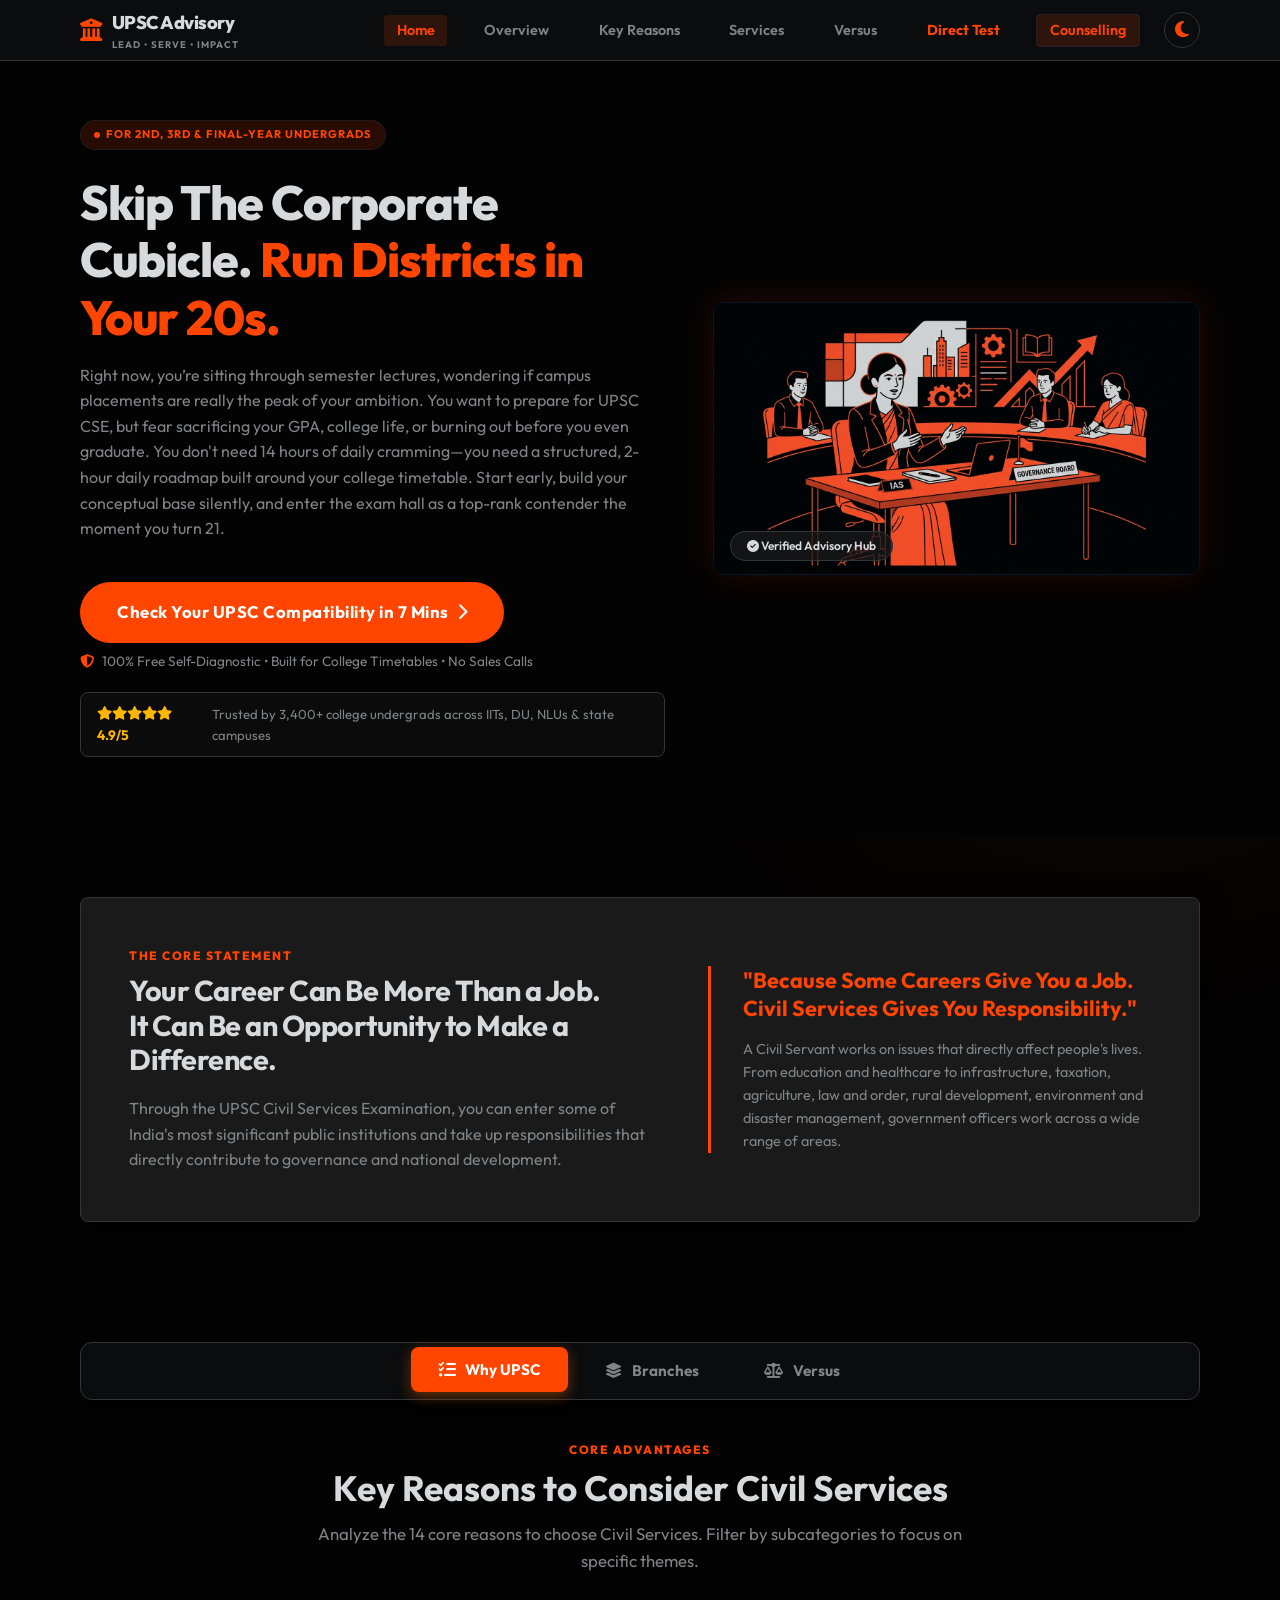
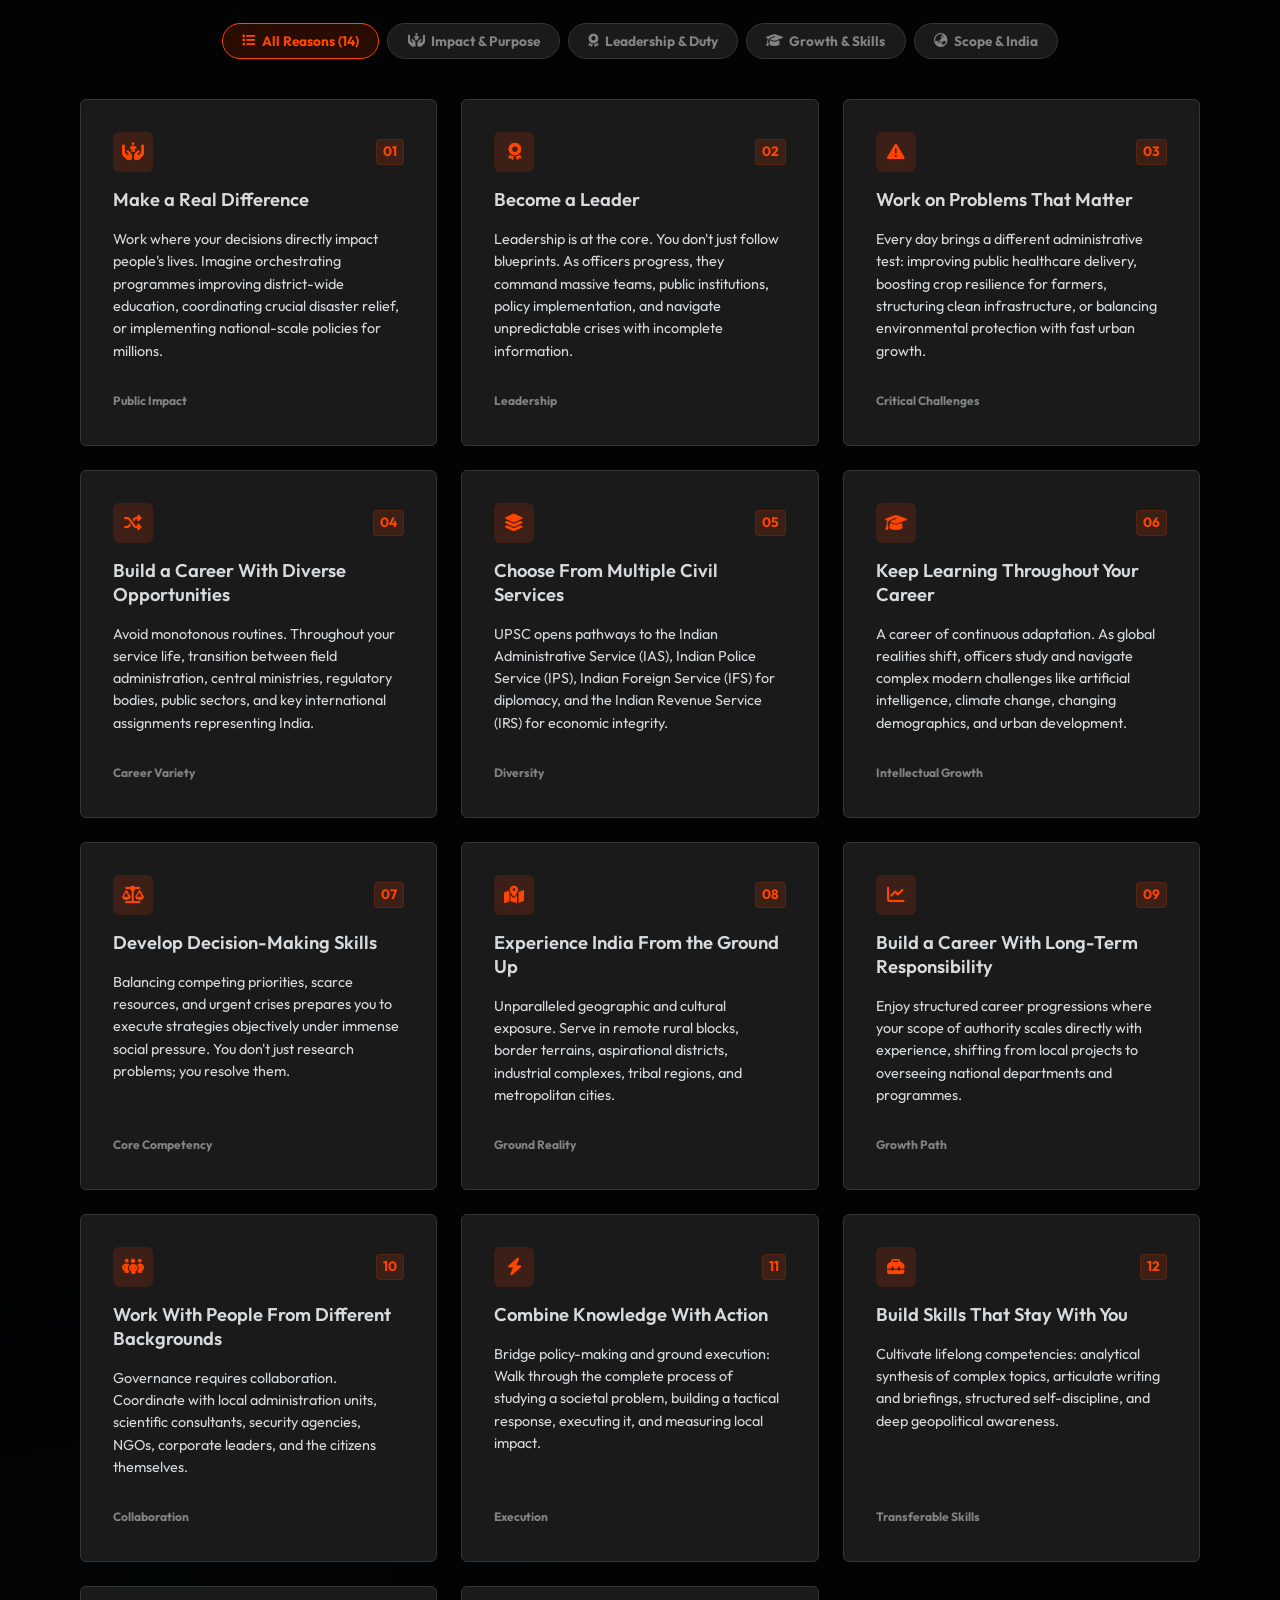
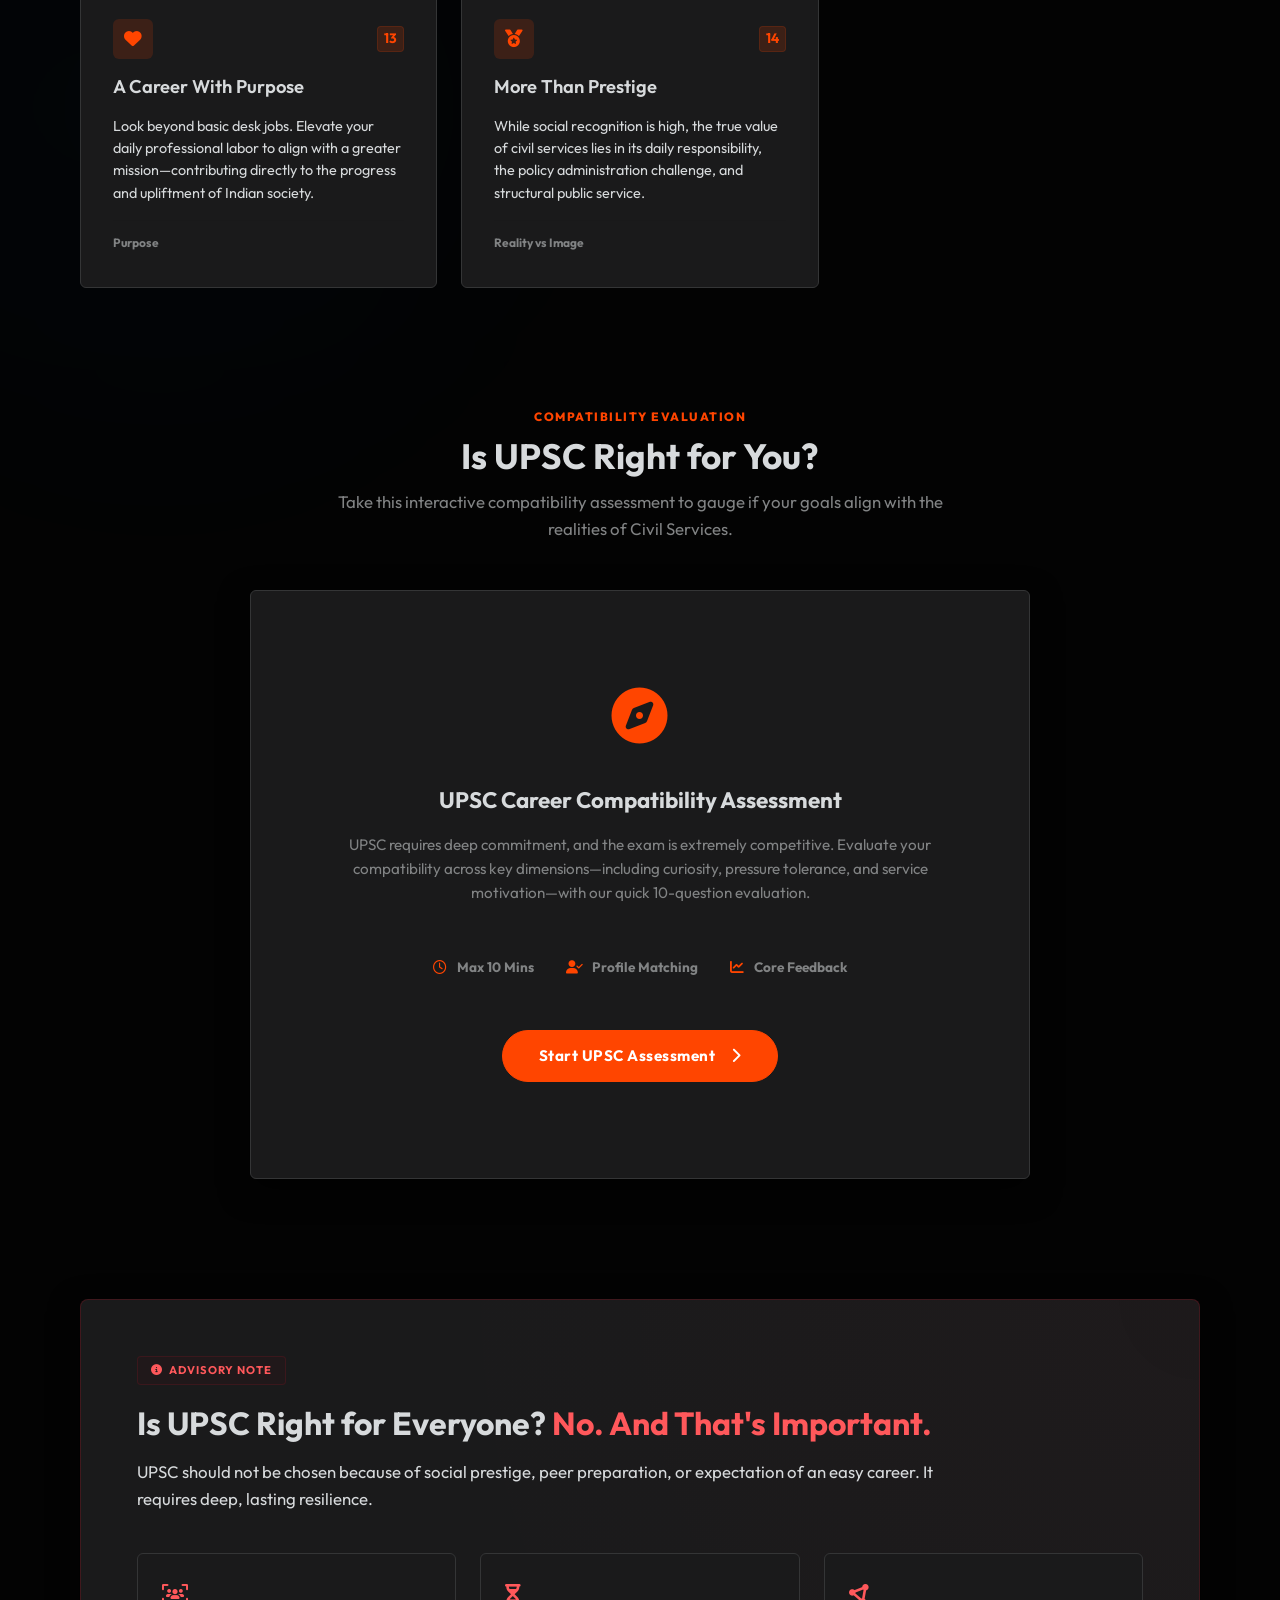
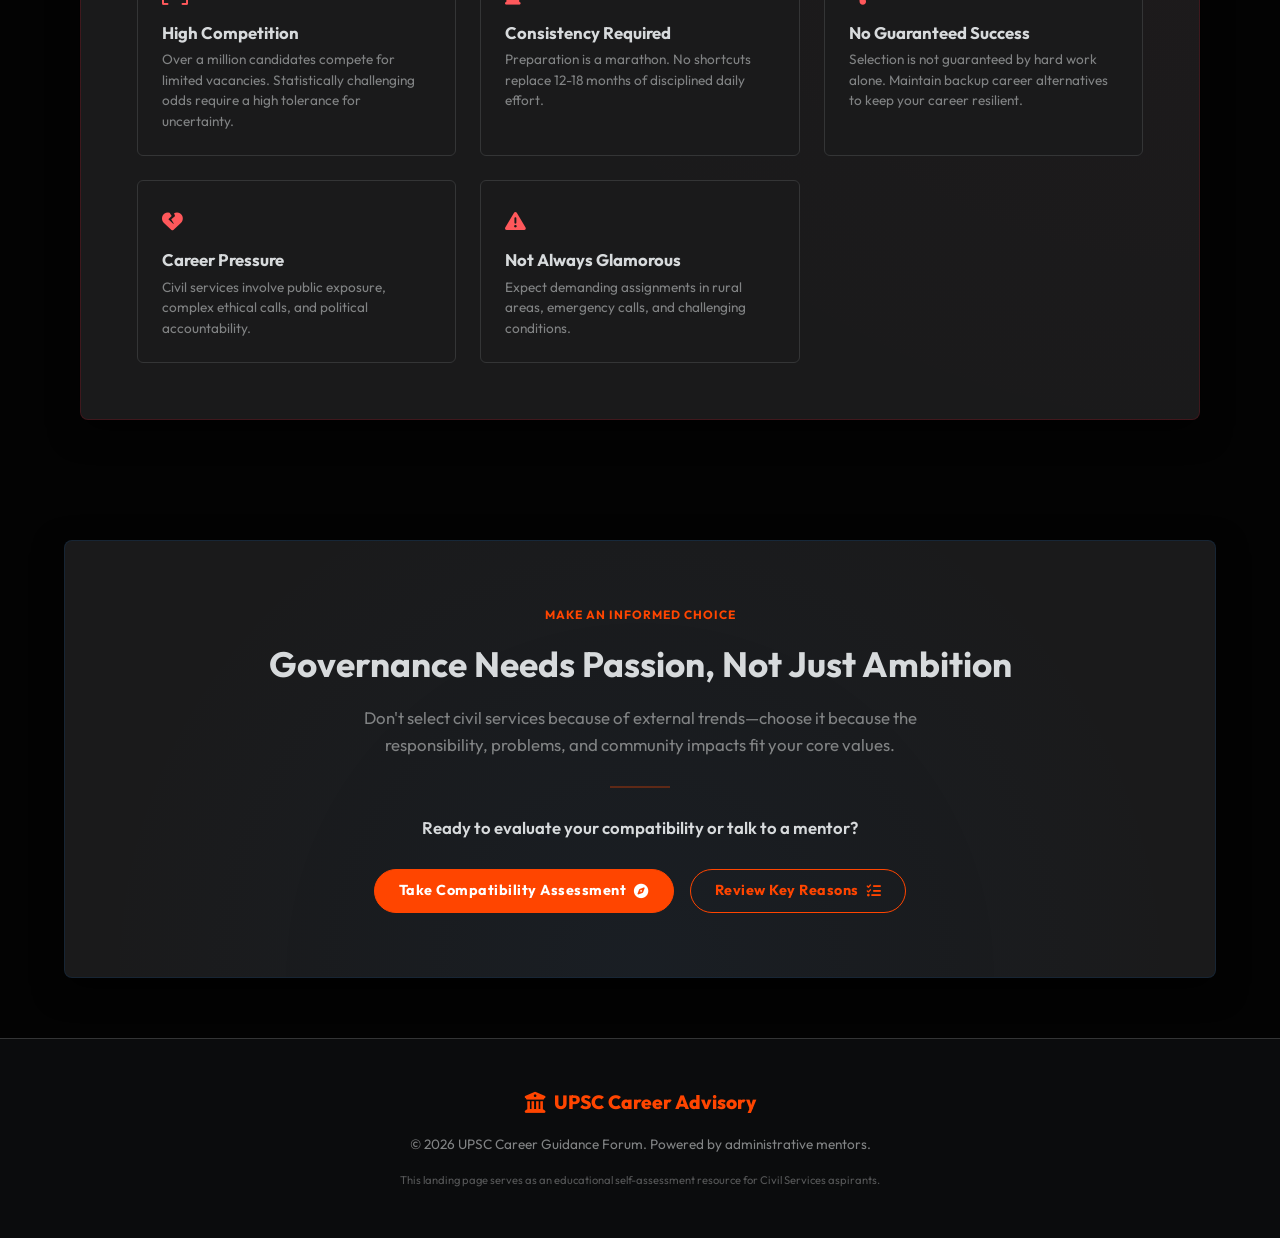
==== index.html @ 77af44c0 "Update Hero section title to Skip The Corporate Cubicle Run districts in your 20s" ====
<!DOCTYPE html>
<html lang="en">
<head>
  <meta charset="UTF-8">
  <meta name="viewport" content="width=device-width, initial-scale=1.0, maximum-scale=1.0, user-scalable=no">
  <title>Why Choose UPSC as a Career? | Civil Services Career Advisory</title>
  <meta name="description" content="Explore why the Indian Civil Services (UPSC) offers a distinctive career path combining leadership, public service, continuous learning, and long-term public impact.">
  
  <!-- Preconnect to Google Fonts -->
  <link rel="preconnect" href="https://fonts.googleapis.com">
  <link rel="preconnect" href="https://fonts.gstatic.com" crossorigin>
  <!-- Google Fonts: Outfit for clean text & headings -->
  <link href="https://fonts.googleapis.com/css2?family=Outfit:wght@300;400;500;600;700;800;900&display=swap" rel="stylesheet">
  
  <!-- FontAwesome Icons -->
  <link rel="stylesheet" href="https://cdnjs.cloudflare.com/ajax/libs/font-awesome/6.4.0/css/all.min.css">
  
  <!-- Custom Stylesheet -->
  <link rel="stylesheet" href="style.css">
</head>
<body>

  <!-- Background overlay particles/shapes -->
  <div class="decorations">
    <div class="glow-orb orb-1"></div>
    <div class="glow-orb orb-2"></div>
  </div>

  <!-- Header -->
  <header>
    <div class="container header-container">
      <div class="logo">
        <div class="portal-logo">
          <i class="fa-solid fa-building-columns"></i>
        </div>
        <div class="logo-text">
          <span class="logo-title">UPSC Advisory</span>
          <span class="logo-subtitle">LEAD • SERVE • IMPACT</span>
        </div>
      </div>
      
      <div class="header-right-actions">
        <nav class="desktop-nav">
          <ul>
            <li><a href="#hero" class="active">Home</a></li>
            <li><a href="#about">Overview</a></li>
            <li><a href="#reasons">Key Reasons</a></li>
            <li><a href="#services">Services</a></li>
            <li><a href="#comparison">Versus</a></li>
            <li><a href="assessment.html" style="color: var(--color-accent-orange); font-weight: 700;">Direct Test</a></li>
            <li><a href="quiz.html" class="nav-btn-highlight">Counselling</a></li>
          </ul>
        </nav>
        <a href="quiz.html" class="header-cta-btn">Counselling</a>
        <button id="theme-toggle" class="theme-toggle-btn" aria-label="Toggle Theme">
          <i class="fa-solid fa-moon"></i>
        </button>
      </div>
    </div>
  </header>

  <!-- Hero Section -->
  <section class="hero" id="hero">
    <div class="container hero-container">
      <div class="hero-split">
        <!-- Left: Text -->
        <div class="hero-text-side">
          <div class="hero-badge">
            <span class="badge-dot"></span> FOR 2ND, 3RD &amp; FINAL-YEAR UNDERGRADS
          </div>
          <h1>Skip The Corporate Cubicle. <span class="highlight">Run Districts in Your 20s.</span></h1>
          
          <p class="hero-desc">
            Right now, you’re sitting through semester lectures, wondering if campus placements are really the peak of your ambition. You want to prepare for UPSC CSE, but fear sacrificing your GPA, college life, or burning out before you even graduate. You don't need 14 hours of daily cramming—you need a structured, 2-hour daily roadmap built around your college timetable. Start early, build your conceptual base silently, and enter the exam hall as a top-rank contender the moment you turn 21.
          </p>

          <div class="hero-actions" style="margin-bottom: 0.5rem;">
            <a href="quiz.html" class="btn btn-primary btn-shimmer" style="padding: 1rem 2.25rem; font-size: 1.05rem; border-radius: 50px;">Check Your UPSC Compatibility in 7 Mins <i class="fa-solid fa-chevron-right"></i></a>
          </div>

          <!-- Friction Reducer -->
          <div class="hero-trust-line" style="font-size: 0.85rem; color: var(--color-text-secondary); display: flex; align-items: center; gap: 0.5rem; margin-bottom: 1.25rem;">
            <i class="fa-solid fa-shield-halved" style="color: var(--color-accent-orange);"></i> 100% Free Self-Diagnostic • Built for College Timetables • No Sales Calls
          </div>

          <!-- Social Proof Snippet -->
          <div class="hero-social-proof" style="display: inline-flex; align-items: center; gap: 0.75rem; background: rgba(255,255,255,0.03); border: var(--border-glass); padding: 0.6rem 1rem; border-radius: 8px;">
            <div style="color: #ffb703; font-size: 0.85rem;">
              <i class="fa-solid fa-star"></i><i class="fa-solid fa-star"></i><i class="fa-solid fa-star"></i><i class="fa-solid fa-star"></i><i class="fa-solid fa-star"></i> <strong>4.9/5</strong>
            </div>
            <span style="font-size: 0.82rem; color: var(--color-text-secondary);">Trusted by 3,400+ college undergrads across IITs, DU, NLUs &amp; state campuses</span>
          </div>
        </div>

        <!-- Right: Generated Image Banner -->
        <div class="hero-image-side">
          <div class="image-frame-glow">
            <img src="assets/upsc_hero.jpg" alt="Governance and Leadership in India" class="hero-main-img">
            <div class="image-overlay-info">
              <span class="img-badge"><i class="fa-solid fa-circle-check"></i> Verified Advisory Hub</span>
            </div>
          </div>
        </div>
      </div>
    </div>
    
    <!-- Wave separator -->
    <div class="hero-wave">
      <svg data-name="Layer 1" xmlns="http://www.w3.org/2000/svg" viewBox="0 0 1200 120" preserveAspectRatio="none">
        <path d="M321.39,56.44c58-10.79,114.16-30.13,172-41.86,82.39-16.72,168.19-17.73,250.45-.39C823.78,31,906.67,72,985.66,92.83c70.05,18.48,146.53,26.09,214.34,3V120H0V0C26.9,8.75,57.05,18.3,88.43,26.85,152.42,44.29,218.24,57.02,321.39,56.44Z" class="shape-fill"></path>
      </svg>
    </div>
  </section>

  <!-- Introduction Block -->
  <section class="intro" id="about">
    <div class="container">
      <div class="card-glass intro-card">
        <div class="intro-grid">
          <div class="intro-text">
            <span class="section-subtitle">THE CORE STATEMENT</span>
            <h2>Your Career Can Be More Than a Job.<br><span class="accent-text">It Can Be an Opportunity to Make a Difference.</span></h2>
            <p>
              Through the UPSC Civil Services Examination, you can enter some of India's most significant public institutions and take up responsibilities that directly contribute to governance and national development.
            </p>
          </div>
          <div class="intro-quote">
            <blockquote class="portal-quote">
              "Because Some Careers Give You a Job. Civil Services Gives You Responsibility."
            </blockquote>
            <p class="quote-explanation">
              A Civil Servant works on issues that directly affect people's lives. From education and healthcare to infrastructure, taxation, agriculture, law and order, rural development, environment and disaster management, government officers work across a wide range of areas.
            </p>
          </div>
        </div>
      </div>
    </div>
  </section>

  <!-- Fold 2: Master Explorer Section -->
  <section class="explorer-section" id="explorer">
    <div class="container">
      <div class="explorer-tabs-container card-glass">
        <button class="master-tab-btn active" data-target="reasons-pane">
          <i class="fa-solid fa-list-check"></i> <span>Why UPSC</span>
        </button>
        <button class="master-tab-btn" data-target="services-pane">
          <i class="fa-solid fa-layer-group"></i> <span>Branches</span>
        </button>
        <button class="master-tab-btn" data-target="comparison-pane">
          <i class="fa-solid fa-scale-balanced"></i> <span>Versus</span>
        </button>
      </div>
    </div>

    <!-- Explorer Panels -->
    <div class="explorer-content-wrapper">
      
      <!-- Panel 1: Reasons -->
      <div id="reasons-pane" class="explorer-panel active">
        <div class="reasons" id="reasons">
          <div class="container">
            <div class="section-header">
              <span class="section-subtitle">CORE ADVANTAGES</span>
              <h2>Key Reasons to Consider Civil Services</h2>
              <p>Analyze the 14 core reasons to choose Civil Services. Filter by subcategories to focus on specific themes.</p>
            </div>

            <!-- Categories Filter -->
            <div class="reasons-filter">
              <button class="filter-btn active" data-filter="all"><i class="fa-solid fa-list"></i> All Reasons (14)</button>
              <button class="filter-btn" data-filter="impact"><i class="fa-solid fa-hands-holding-child"></i> Impact &amp; Purpose</button>
              <button class="filter-btn" data-filter="leadership"><i class="fa-solid fa-award"></i> Leadership &amp; Duty</button>
              <button class="filter-btn" data-filter="learning"><i class="fa-solid fa-graduation-cap"></i> Growth &amp; Skills</button>
              <button class="filter-btn" data-filter="scope"><i class="fa-solid fa-earth-asia"></i> Scope &amp; India</button>
            </div>

            <!-- Clean Grid Layout -->
            <div class="reasons-grid">
              
              <!-- Card 01 -->
              <div class="reason-card" data-category="impact">
                <div class="reason-header-row">
                  <div class="reason-icon"><i class="fa-solid fa-hands-holding-child"></i></div>
                  <span class="reason-num">01</span>
                </div>
                <h3 class="reason-title">Make a Real Difference</h3>
                <p class="reason-body-text">Work where your decisions directly impact people's lives. Imagine orchestrating programmes improving district-wide education, coordinating crucial disaster relief, or implementing national-scale policies for millions.</p>
                <div class="reason-footer">
                  <span class="reason-tag">Public Impact</span>
                </div>
              </div>

              <!-- Card 02 -->
              <div class="reason-card" data-category="leadership">
                <div class="reason-header-row">
                  <div class="reason-icon"><i class="fa-solid fa-award"></i></div>
                  <span class="reason-num">02</span>
                </div>
                <h3 class="reason-title">Become a Leader</h3>
                <p class="reason-body-text">Leadership is at the core. You don't just follow blueprints. As officers progress, they command massive teams, public institutions, policy implementation, and navigate unpredictable crises with incomplete information.</p>
                <div class="reason-footer">
                  <span class="reason-tag">Leadership</span>
                </div>
              </div>

              <!-- Card 03 -->
              <div class="reason-card" data-category="impact">
                <div class="reason-header-row">
                  <div class="reason-icon"><i class="fa-solid fa-triangle-exclamation"></i></div>
                  <span class="reason-num">03</span>
                </div>
                <h3 class="reason-title">Work on Problems That Matter</h3>
                <p class="reason-body-text">Every day brings a different administrative test: improving public healthcare delivery, boosting crop resilience for farmers, structuring clean infrastructure, or balancing environmental protection with fast urban growth.</p>
                <div class="reason-footer">
                  <span class="reason-tag">Critical Challenges</span>
                </div>
              </div>

              <!-- Card 04 -->
              <div class="reason-card" data-category="scope">
                <div class="reason-header-row">
                  <div class="reason-icon"><i class="fa-solid fa-shuffle"></i></div>
                  <span class="reason-num">04</span>
                </div>
                <h3 class="reason-title">Build a Career With Diverse Opportunities</h3>
                <p class="reason-body-text">Avoid monotonous routines. Throughout your service life, transition between field administration, central ministries, regulatory bodies, public sectors, and key international assignments representing India.</p>
                <div class="reason-footer">
                  <span class="reason-tag">Career Variety</span>
                </div>
              </div>

              <!-- Card 05 -->
              <div class="reason-card" data-category="scope">
                <div class="reason-header-row">
                  <div class="reason-icon"><i class="fa-solid fa-layer-group"></i></div>
                  <span class="reason-num">05</span>
                </div>
                <h3 class="reason-title">Choose From Multiple Civil Services</h3>
                <p class="reason-body-text">UPSC opens pathways to the Indian Administrative Service (IAS), Indian Police Service (IPS), Indian Foreign Service (IFS) for diplomacy, and the Indian Revenue Service (IRS) for economic integrity.</p>
                <div class="reason-footer">
                  <span class="reason-tag">Diversity</span>
                </div>
              </div>

              <!-- Card 06 -->
              <div class="reason-card" data-category="learning">
                <div class="reason-header-row">
                  <div class="reason-icon"><i class="fa-solid fa-graduation-cap"></i></div>
                  <span class="reason-num">06</span>
                </div>
                <h3 class="reason-title">Keep Learning Throughout Your Career</h3>
                <p class="reason-body-text">A career of continuous adaptation. As global realities shift, officers study and navigate complex modern challenges like artificial intelligence, climate change, changing demographics, and urban development.</p>
                <div class="reason-footer">
                  <span class="reason-tag">Intellectual Growth</span>
                </div>
              </div>

              <!-- Card 07 -->
              <div class="reason-card" data-category="leadership">
                <div class="reason-header-row">
                  <div class="reason-icon"><i class="fa-solid fa-scale-balanced"></i></div>
                  <span class="reason-num">07</span>
                </div>
                <h3 class="reason-title">Develop Decision-Making Skills</h3>
                <p class="reason-body-text">Balancing competing priorities, scarce resources, and urgent crises prepares you to execute strategies objectively under immense social pressure. You don't just research problems; you resolve them.</p>
                <div class="reason-footer">
                  <span class="reason-tag">Core Competency</span>
                </div>
              </div>

              <!-- Card 08 -->
              <div class="reason-card" data-category="scope">
                <div class="reason-header-row">
                  <div class="reason-icon"><i class="fa-solid fa-map-location-dot"></i></div>
                  <span class="reason-num">08</span>
                </div>
                <h3 class="reason-title">Experience India From the Ground Up</h3>
                <p class="reason-body-text">Unparalleled geographic and cultural exposure. Serve in remote rural blocks, border terrains, aspirational districts, industrial complexes, tribal regions, and metropolitan cities.</p>
                <div class="reason-footer">
                  <span class="reason-tag">Ground Reality</span>
                </div>
              </div>

              <!-- Card 09 -->
              <div class="reason-card" data-category="leadership">
                <div class="reason-header-row">
                  <div class="reason-icon"><i class="fa-solid fa-chart-line"></i></div>
                  <span class="reason-num">09</span>
                </div>
                <h3 class="reason-title">Build a Career With Long-Term Responsibility</h3>
                <p class="reason-body-text">Enjoy structured career progressions where your scope of authority scales directly with experience, shifting from local projects to overseeing national departments and programmes.</p>
                <div class="reason-footer">
                  <span class="reason-tag">Growth Path</span>
                </div>
              </div>

              <!-- Card 10 -->
              <div class="reason-card" data-category="scope">
                <div class="reason-header-row">
                  <div class="reason-icon"><i class="fa-solid fa-people-group"></i></div>
                  <span class="reason-num">10</span>
                </div>
                <h3 class="reason-title">Work With People From Different Backgrounds</h3>
                <p class="reason-body-text">Governance requires collaboration. Coordinate with local administration units, scientific consultants, security agencies, NGOs, corporate leaders, and the citizens themselves.</p>
                <div class="reason-footer">
                  <span class="reason-tag">Collaboration</span>
                </div>
              </div>

              <!-- Card 11 -->
              <div class="reason-card" data-category="impact">
                <div class="reason-header-row">
                  <div class="reason-icon"><i class="fa-solid fa-bolt"></i></div>
                  <span class="reason-num">11</span>
                </div>
                <h3 class="reason-title">Combine Knowledge With Action</h3>
                <p class="reason-body-text">Bridge policy-making and ground execution: Walk through the complete process of studying a societal problem, building a tactical response, executing it, and measuring local impact.</p>
                <div class="reason-footer">
                  <span class="reason-tag">Execution</span>
                </div>
              </div>

              <!-- Card 12 -->
              <div class="reason-card" data-category="learning">
                <div class="reason-header-row">
                  <div class="reason-icon"><i class="fa-solid fa-toolbox"></i></div>
                  <span class="reason-num">12</span>
                </div>
                <h3 class="reason-title">Build Skills That Stay With You</h3>
                <p class="reason-body-text">Cultivate lifelong competencies: analytical synthesis of complex topics, articulate writing and briefings, structured self-discipline, and deep geopolitical awareness.</p>
                <div class="reason-footer">
                  <span class="reason-tag">Transferable Skills</span>
                </div>
              </div>

              <!-- Card 13 -->
              <div class="reason-card" data-category="impact">
                <div class="reason-header-row">
                  <div class="reason-icon"><i class="fa-solid fa-heart"></i></div>
                  <span class="reason-num">13</span>
                </div>
                <h3 class="reason-title">A Career With Purpose</h3>
                <p class="reason-body-text">Look beyond basic desk jobs. Elevate your daily professional labor to align with a greater mission—contributing directly to the progress and upliftment of Indian society.</p>
                <div class="reason-footer">
                  <span class="reason-tag">Purpose</span>
                </div>
              </div>

              <!-- Card 14 -->
              <div class="reason-card" data-category="leadership">
                <div class="reason-header-row">
                  <div class="reason-icon"><i class="fa-solid fa-medal"></i></div>
                  <span class="reason-num">14</span>
                </div>
                <h3 class="reason-title">More Than Prestige</h3>
                <p class="reason-body-text">While social recognition is high, the true value of civil services lies in its daily responsibility, the policy administration challenge, and structural public service.</p>
                <div class="reason-footer">
                  <span class="reason-tag">Reality vs Image</span>
                </div>
              </div>

            </div>
          </div>
        </div>
      </div>

      <!-- Panel 2: Services -->
      <div id="services-pane" class="explorer-panel">
        <div class="services" id="services">
          <div class="container">
            <div class="section-header">
              <span class="section-subtitle">SERVICES SHOWCASE</span>
              <h2>One Exam. Multiple Career Pathways.</h2>
              <p>Explore the major administrative service branches that you can enter through the UPSC CSE.</p>
            </div>

            <div class="services-container">
              <!-- Sidebar Navigation -->
              <div class="services-tabs">
                <button class="tab-link active" onclick="openService(event, 'ias')">
                  <span class="tab-abbr"><i class="fa-solid fa-building-columns"></i> IAS</span>
                  <span class="tab-full">Indian Administrative Service</span>
                </button>
                <button class="tab-link" onclick="openService(event, 'ips')">
                  <span class="tab-abbr"><i class="fa-solid fa-shield-halved"></i> IPS</span>
                  <span class="tab-full">Indian Police Service</span>
                </button>
                <button class="tab-link" onclick="openService(event, 'ifs')">
                  <span class="tab-abbr"><i class="fa-solid fa-globe"></i> IFS</span>
                  <span class="tab-full">Indian Foreign Service</span>
                </button>
                <button class="tab-link" onclick="openService(event, 'irs')">
                  <span class="tab-abbr"><i class="fa-solid fa-coins"></i> IRS</span>
                  <span class="tab-full">Indian Revenue Service</span>
                </button>
                <button class="tab-link" onclick="openService(event, 'central')">
                  <span class="tab-abbr"><i class="fa-solid fa-screwdriver-wrench"></i> Central</span>
                  <span class="tab-full">Group A Central Services</span>
                </button>
              </div>

              <!-- Details Pane -->
              <div class="services-content-wrapper">
                
                <!-- IAS Panel -->
                <div id="ias" class="tab-content active">
                  <div class="service-panel-grid">
                    <div class="service-info">
                      <h3>Indian Administrative Service (IAS)</h3>
                      <p class="service-focus-tag">Administration & Governance</p>
                      <p class="service-description">
                        The IAS is the premier administrative civil service of India. IAS officers manage local governance, direct central developmental projects, and draft policies.
                      </p>
                      <div class="service-responsibilities">
                        <h4>Core Areas of Responsibility</h4>
                        <ul>
                          <li><i class="fa-solid fa-circle-check"></i> Managing local administration and development policies in districts.</li>
                          <li><i class="fa-solid fa-circle-check"></i> Formulating policies and advising Ministers at State and Central levels.</li>
                          <li><i class="fa-solid fa-circle-check"></i> Implementing and monitoring government developmental programmes.</li>
                          <li><i class="fa-solid fa-circle-check"></i> Managing crises and responding to natural or man-made disasters.</li>
                        </ul>
                      </div>
                    </div>
                    <div class="service-visual">
                      <i class="fa-solid fa-building-columns service-huge-icon"></i>
                      <div class="visual-badge">Governance Leader</div>
                    </div>
                  </div>
                </div>

                <!-- IPS Panel -->
                <div id="ips" class="tab-content">
                  <div class="service-panel-grid">
                    <div class="service-info">
                      <h3>Indian Police Service (IPS)</h3>
                      <p class="service-focus-tag">Security, Law & Order</p>
                      <p class="service-description">
                        The IPS commands law enforcement, criminal investigation, intelligence structures, and internal security across India.
                      </p>
                      <div class="service-responsibilities">
                        <h4>Core Areas of Responsibility</h4>
                        <ul>
                          <li><i class="fa-solid fa-circle-check"></i> Maintaining law and order and preventing crime in districts and cities.</li>
                          <li><i class="fa-solid fa-circle-check"></i> Leading intelligence agencies, security commands, and counter-terrorism squads.</li>
                          <li><i class="fa-solid fa-circle-check"></i> Managing public safety, crowd control, and border security administration.</li>
                          <li><i class="fa-solid fa-circle-check"></i> Reforming police organizations and implementing modern law enforcement tech.</li>
                        </ul>
                      </div>
                    </div>
                    <div class="service-visual-ips">
                      <i class="fa-solid fa-shield-halved service-huge-icon"></i>
                      <div class="visual-badge">Law Enforcement</div>
                    </div>
                  </div>
                </div>

                <!-- IFS Panel -->
                <div id="ifs" class="tab-content">
                  <div class="service-panel-grid">
                    <div class="service-info">
                      <h3>Indian Foreign Service (IFS)</h3>
                      <p class="service-focus-tag">Diplomacy & Global Relations</p>
                      <p class="service-description">
                        IFS officers serve in Embassies, High Commissions, and the Ministry of External Affairs, managing global treaties and diplomacy.
                      </p>
                      <div class="service-responsibilities">
                        <h4>Core Areas of Responsibility</h4>
                        <ul>
                          <li><i class="fa-solid fa-circle-check"></i> Representing India in Embassies, High Commissions, and Consulates abroad.</li>
                          <li><i class="fa-solid fa-circle-check"></i> Negotiating bilateral and multilateral treaties on trade, defense, and climate.</li>
                          <li><i class="fa-solid fa-circle-check"></i> Protecting the interests of Indian citizens residing outside India.</li>
                          <li><i class="fa-solid fa-circle-check"></i> Promoting India's cultural and economic interests globally.</li>
                        </ul>
                      </div>
                    </div>
                    <div class="service-visual-ifs">
                      <i class="fa-solid fa-globe service-huge-icon"></i>
                      <div class="visual-badge">Global Diplomacy</div>
                    </div>
                  </div>
                </div>

                <!-- IRS Panel -->
                <div id="irs" class="tab-content">
                  <div class="service-panel-grid">
                    <div class="service-info">
                      <h3>Indian Revenue Service (IRS)</h3>
                      <p class="service-focus-tag">Financial Administration & Enforcement</p>
                      <p class="service-description">
                        IRS officers protect national treasury boundaries, collect taxes, reform fiscal frameworks, and investigate economic offenses.
                      </p>
                      <div class="service-responsibilities">
                        <h4>Core Areas of Responsibility</h4>
                        <ul>
                          <li><i class="fa-solid fa-circle-check"></i> Administering Income Tax, Customs, and Goods & Services Tax (GST).</li>
                          <li><i class="fa-solid fa-circle-check"></i> Investigating money laundering, tax evasion, and economic offenses.</li>
                          <li><i class="fa-solid fa-circle-check"></i> Designing fiscal policy and revenue collection systems.</li>
                          <li><i class="fa-solid fa-circle-check"></i> Facilitating trade compliance and border revenue enforcement.</li>
                        </ul>
                      </div>
                    </div>
                    <div class="service-visual-irs">
                      <i class="fa-solid fa-coins service-huge-icon"></i>
                      <div class="visual-badge">Economic Security</div>
                    </div>
                  </div>
                </div>

                <!-- Other Central Services Panel -->
                <div id="central" class="tab-content">
                  <div class="service-panel-grid">
                    <div class="service-info">
                      <h3>Other Central Services (Group A)</h3>
                      <p class="service-focus-tag">Specialized Administration</p>
                      <p class="service-description">
                        Recruits for key administrative portfolios including audit services, corporate law enforcement, and defense estate administration.
                      </p>
                      <div class="service-responsibilities">
                        <h4>Key Service Branches Include</h4>
                        <ul>
                          <li><i class="fa-solid fa-circle-check"></i> <strong>Indian Audit and Accounts Service (IA&AS)</strong>: Financial auditing.</li>
                          <li><i class="fa-solid fa-circle-check"></i> <strong>Indian Postal/Railway Services</strong>: National logistics & connectivity.</li>
                          <li><i class="fa-solid fa-circle-check"></i> <strong>Indian Defense Accounts/Estates Services</strong>: Defense estate administration.</li>
                          <li><i class="fa-solid fa-circle-check"></i> <strong>Indian Corporate Law Service (ICLS)</strong>: Corporate governance.</li>
                        </ul>
                      </div>
                    </div>
                    <div class="service-visual-central">
                      <i class="fa-solid fa-screwdriver-wrench service-huge-icon"></i>
                      <div class="visual-badge">Public Infrastructure</div>
                    </div>
                  </div>
                </div>

              </div>
            </div>
          </div>
        </div>
      </div>

      <!-- Panel 3: Comparison -->
      <div id="comparison-pane" class="explorer-panel">
        <div class="comparison" id="comparison">
          <div class="container">
            <div class="section-header">
              <span class="section-subtitle">HEAD-TO-HEAD</span>
              <h2>Civil Services vs. Conventional Career</h2>
              <p>Compare the core attributes of both paths to identify what matches your temperament.</p>
            </div>

            <div class="comparison-wrapper">
              <div class="card-glass comparison-card">
                <table>
                  <thead>
                    <tr>
                      <th>Aspect</th>
                      <th>Civil Services</th>
                      <th>Conventional Career</th>
                    </tr>
                  </thead>
                  <tbody>
                    <tr>
                      <td class="aspect-title">Focus</td>
                      <td class="upsc-col"><i class="fa-solid fa-people-group icon-bullet"></i> Public-facing responsibilities</td>
                      <td class="conv-col"><i class="fa-solid fa-building icon-bullet"></i> Often organisation-focused</td>
                    </tr>
                    <tr>
                      <td class="aspect-title">Scope</td>
                      <td class="upsc-col"><i class="fa-solid fa-diagram-project icon-bullet"></i> Work across multiple sectors</td>
                      <td class="conv-col"><i class="fa-solid fa-crosshairs icon-bullet"></i> Usually specialised</td>
                    </tr>
                    <tr>
                      <td class="aspect-title">Assignments</td>
                      <td class="upsc-col"><i class="fa-solid fa-location-dot icon-bullet"></i> Diverse postings and assignments</td>
                      <td class="conv-col"><i class="fa-solid fa-briefcase icon-bullet"></i> Structured around one industry</td>
                    </tr>
                    <tr>
                      <td class="aspect-title">Objectives</td>
                      <td class="upsc-col"><i class="fa-solid fa-chart-line icon-bullet"></i> Policy and implementation exposure</td>
                      <td class="conv-col"><i class="fa-solid fa-dollar-sign icon-bullet"></i> Usually business/functional objectives</td>
                    </tr>
                    <tr>
                      <td class="aspect-title">Impact</td>
                      <td class="upsc-col"><i class="fa-solid fa-hands-holding icon-bullet"></i> Public impact</td>
                      <td class="conv-col"><i class="fa-solid fa-user-tie icon-bullet"></i> Organisational/customer impact</td>
                    </tr>
                    <tr>
                      <td class="aspect-title">Leadership</td>
                      <td class="upsc-col"><i class="fa-solid fa-gavel icon-bullet"></i> Administrative leadership</td>
                      <td class="conv-col"><i class="fa-solid fa-network-wired icon-bullet"></i> Functional/organisational leadership</td>
                    </tr>
                    <tr>
                      <td class="aspect-title">Knowledge Base</td>
                      <td class="upsc-col"><i class="fa-solid fa-book-open-reader icon-bullet"></i> Broad knowledge requirements</td>
                      <td class="conv-col"><i class="fa-solid fa-arrow-up-right-dots icon-bullet"></i> Often deeper specialisation</td>
                    </tr>
                  </tbody>
                </table>
              </div>
            </div>
          </div>
        </div>
      </div>

    </div>
  </section>

  <!-- Interactive Quiz Teaser Section -->
  <section class="quiz-section" id="quiz">
    <div class="container">
      <div class="section-header">
        <span class="section-subtitle">COMPATIBILITY EVALUATION</span>
        <h2>Is UPSC Right for You?</h2>
        <p>Take this interactive compatibility assessment to gauge if your goals align with the realities of Civil Services.</p>
      </div>

      <div class="quiz-container card-glass">
        <div class="quiz-intro-content" style="padding: 3rem 1.5rem; display: flex; flex-direction: column; align-items: center; text-align: center;">
          <i class="fa-solid fa-compass quiz-hero-icon" style="font-size: 3.5rem; color: var(--color-accent-orange); margin-bottom: 1.5rem; animation: float 4s ease-in-out infinite;"></i>
          <h3>UPSC Career Compatibility Assessment</h3>
          <p style="max-width: 600px; margin-bottom: 2rem; font-size: 0.95rem; line-height: 1.6;">
            UPSC requires deep commitment, and the exam is extremely competitive. Evaluate your compatibility across key dimensions—including curiosity, pressure tolerance, and service motivation—with our quick 10-question evaluation.
          </p>
          
          <div class="teaser-features" style="display: flex; gap: 2rem; margin-bottom: 2rem; flex-wrap: wrap; justify-content: center; font-size: 0.85rem; font-weight: 700; color: var(--color-text-secondary);">
            <span><i class="fa-regular fa-clock" style="color: var(--color-accent-orange); margin-right: 0.4rem;"></i> Max 10 Mins</span>
            <span><i class="fa-solid fa-user-check" style="color: var(--color-accent-orange); margin-right: 0.4rem;"></i> Profile Matching</span>
            <span><i class="fa-solid fa-chart-line" style="color: var(--color-accent-orange); margin-right: 0.4rem;"></i> Core Feedback</span>
          </div>

          <a href="quiz.html" class="btn btn-primary btn-booking btn-shimmer" style="text-decoration: none; padding: 0.8rem 2.2rem; font-size: 0.95rem;">
            Start UPSC Assessment <i class="fa-solid fa-chevron-right" style="margin-left: 0.5rem;"></i>
          </a>
        </div>
      </div>
    </div>
  </section>

  <!-- Reality Check Section -->
  <section class="reality" id="reality-section">
    <div class="container">
      <div class="reality-card card-glass border-caution">
        <div class="reality-badge"><i class="fa-solid fa-circle-info"></i> ADVISORY NOTE</div>
        <h2>Is UPSC Right for Everyone? <span class="accent-red">No. And That's Important.</span></h2>
        
        <p class="reality-warning-text">
          UPSC should not be chosen because of social prestige, peer preparation, or expectation of an easy career. It requires deep, lasting resilience.
        </p>

        <div class="reality-grid-large">
          <div class="r-card">
            <div class="r-icon"><i class="fa-solid fa-users-viewfinder"></i></div>
            <h3>High Competition</h3>
            <p>Over a million candidates compete for limited vacancies. Statistically challenging odds require a high tolerance for uncertainty.</p>
          </div>
          <div class="r-card">
            <div class="r-icon"><i class="fa-solid fa-hourglass-half"></i></div>
            <h3>Consistency Required</h3>
            <p>Preparation is a marathon. No shortcuts replace 12-18 months of disciplined daily effort.</p>
          </div>
          <div class="r-card">
            <div class="r-icon"><i class="fa-solid fa-circle-nodes"></i></div>
            <h3>No Guaranteed Success</h3>
            <p>Selection is not guaranteed by hard work alone. Maintain backup career alternatives to keep your career resilient.</p>
          </div>
          <div class="r-card">
            <div class="r-icon"><i class="fa-solid fa-heart-crack"></i></div>
            <h3>Career Pressure</h3>
            <p>Civil services involve public exposure, complex ethical calls, and political accountability.</p>
          </div>
          <div class="r-card">
            <div class="r-icon"><i class="fa-solid fa-triangle-exclamation"></i></div>
            <h3>Not Always Glamorous</h3>
            <p>Expect demanding assignments in rural areas, emergency calls, and challenging conditions.</p>
          </div>
        </div>
      </div>
    </div>
  </section>

  <!-- Call to Action Section -->
  <section class="cta" id="cta">
    <div class="container cta-container card-glass">
      <span class="cta-subtitle">MAKE AN INFORMED CHOICE</span>
      <h2>Governance Needs Passion, Not Just Ambition</h2>
      <p>
        Don't select civil services because of external trends—choose it because the responsibility, problems, and community impacts fit your core values.
      </p>
      
      <div class="cta-divider"></div>
      
      <p class="cta-question">Ready to evaluate your compatibility or talk to a mentor?</p>
      <div class="cta-buttons">
        <a href="quiz.html" class="btn btn-primary">Take Compatibility Assessment <i class="fa-solid fa-compass"></i></a>
        <a href="#reasons" class="btn btn-secondary">Review Key Reasons <i class="fa-solid fa-list-check"></i></a>
      </div>
    </div>
  </section>

  <!-- Footer -->
  <footer>
    <div class="container footer-container">
      <div class="footer-brand">
        <i class="fa-solid fa-building-columns" style="font-size: 1.3rem;"></i>
        <span>UPSC Career Advisory</span>
      </div>
      <p>&copy; 2026 UPSC Career Guidance Forum. Powered by administrative mentors.</p>
      <p class="footer-note">This landing page serves as an educational self-assessment resource for Civil Services aspirants.</p>
    </div>
  </footer>

  <!-- App-like Mobile Bottom Navigation Bar -->
  <div class="mobile-bottom-nav">
    <a href="#hero" class="mobile-nav-link active"><i class="fa-solid fa-house"></i><span>Home</span></a>
    <a href="#reasons" class="mobile-nav-link"><i class="fa-solid fa-list-check"></i><span>Reasons</span></a>
    <a href="assessment.html" class="mobile-nav-link center-fab">
      <div class="fab-circle">
        <i class="fa-solid fa-compass"></i>
      </div>
      <span>Quiz</span>
    </a>
    <a href="#services" class="mobile-nav-link"><i class="fa-solid fa-layer-group"></i><span>Services</span></a>
    <a href="#comparison" class="mobile-nav-link"><i class="fa-solid fa-scale-balanced"></i><span>Versus</span></a>
  </div>

  <!-- Script tags -->
  <script src="script.js"></script>
</body>
</html>
---- style.css ----
/* ==========================================
   COLOR AND STYLE DESIGN SYSTEM (DARK BY DEFAULT)
   ========================================== */
:root {
  /* Colors - Obsidian Dark Palette & Orangered Highlights */
  --color-bg-base: #030303;          /* Base dark background */
  --color-bg-deep: #0b0c0d;          /* Header/Footer deep background */
  --color-bg-surface: #1a1a1b;       /* Card/Panel background */
  --color-bg-glass: rgba(26, 26, 27, 0.75);
  
  --color-text-primary: #d7dadc;     /* Clean light-grey text */
  --color-text-secondary: #818384;   /* Secondary slate text */
  --color-text-muted: #565758;
  
  --color-accent-orange: #ff4500;     /* Orange-red primary accent */
  --color-accent-orange-hover: #ff5722;
  --color-accent-orange-glow: rgba(255, 69, 0, 0.15);
  --color-accent-blue: #7193ff;       
  --color-accent-red: #ff585b;        /* Downvote/Caution red */
  --color-accent-green: #46d160;      /* Success green */
  
  --color-border-primary: #343536;    /* Standard card border */
  --color-border-hover: #474748;
  
  /* Fonts */
  --font-body: 'Outfit', sans-serif;
  
  /* Borders */
  --border-glass: 1px solid var(--color-border-primary);
  --border-radius-sm: 4px;
  --border-radius-md: 8px;
  --border-radius-lg: 12px;
  
  /* Shadows & Blurs */
  --shadow-sm: 0 2px 4px rgba(0, 0, 0, 0.5);
  --shadow-lg: 0 10px 30px rgba(0, 0, 0, 0.7);
  --shadow-orange: 0 0 15px rgba(255, 69, 0, 0.1);
  --blur-glass: blur(12px);
}

/* ==========================================
   LIGHT MODE ACCENTS (LINKEDIN INSPIRED)
   ========================================== */
body.light-theme {
  /* Colors - LinkedIn Light Mode Palette */
  --color-bg-base: #f3f2ef;          /* Base light-grey background */
  --color-bg-deep: #ffffff;          /* Header/Footer background */
  --color-bg-surface: #ffffff;       /* Card/Panel background */
  --color-bg-glass: rgba(255, 255, 255, 0.9);
  
  --color-text-primary: #191919;     /* Dark charcoal text */
  --color-text-secondary: #666666;   /* Secondary grey metadata */
  --color-text-muted: #8c8c8c;
  
  --color-accent-orange: #0a66c2;     /* LinkedIn Blue */
  --color-accent-orange-hover: #004182;  /* Hover dark blue */
  --color-accent-orange-glow: rgba(10, 102, 194, 0.08);
  --color-accent-blue: #3b82f6;       
  --color-accent-red: #d11124;        /* Caution red */
  --color-accent-green: #057642;      /* Success green */
  
  --color-border-primary: #e0e0e0;    /* Standard light border */
  --color-border-hover: #b3b3b3;
  
  /* Shadows */
  --shadow-sm: 0 1px 3px rgba(0, 0, 0, 0.05);
  --shadow-lg: 0 4px 12px rgba(0, 0, 0, 0.08);
  --shadow-orange: 0 0 15px rgba(10, 102, 194, 0.1);
}

/* ==========================================
   RESET & BASE STYLES
   ========================================== */
*, *::before, *::after {
  box-sizing: border-box;
  margin: 0;
  padding: 0;
}

html {
  scroll-behavior: smooth;
  font-size: 16px;
  -webkit-text-size-adjust: 100%;
}

body {
  font-family: var(--font-body);
  background-color: var(--color-bg-base);
  color: var(--color-text-primary);
  line-height: 1.6;
  overflow-x: hidden;
  position: relative;
  -webkit-tap-highlight-color: transparent;
  transition: background-color 0.3s ease, color 0.3s ease;
}

/* Smooth theme transition for structural elements */
body, header, footer, section, div, h1, h2, h3, h4, p, a, button, input, select, table, tr, td, th {
  transition: background-color 0.3s ease, border-color 0.3s ease, color 0.3s ease, box-shadow 0.3s ease;
}

/* Background Decorations */
.decorations {
  position: absolute;
  top: 0;
  left: 0;
  width: 100%;
  height: 100%;
  z-index: -1;
  pointer-events: none;
  overflow: hidden;
}

.glow-orb {
  position: absolute;
  border-radius: 50%;
  filter: blur(150px);
}

.orb-1 {
  top: 5%;
  right: -5%;
  width: 35vw;
  height: 35vw;
  background-color: var(--color-accent-orange-glow);
  opacity: 0.8;
}

.orb-2 {
  top: 50%;
  left: -10%;
  width: 45vw;
  height: 45vw;
  background-color: rgba(10, 102, 194, 0.04);
  opacity: 0.8;
}

/* Custom Scrollbar */
::-webkit-scrollbar {
  width: 12px;
}

::-webkit-scrollbar-track {
  background: var(--color-bg-base);
}

::-webkit-scrollbar-thumb {
  background: #343536;
  border-radius: 6px;
  border: 3px solid var(--color-bg-base);
}

body.light-theme ::-webkit-scrollbar-thumb {
  background: #c7c7c7;
}

::-webkit-scrollbar-thumb:hover {
  background: #474748;
}

body.light-theme ::-webkit-scrollbar-thumb:hover {
  background: #a6a6a6;
}

/* Typography elements */
h1, h2, h3, h4 {
  font-weight: 700;
  line-height: 1.2;
  color: var(--color-text-primary);
}

p {
  color: var(--color-text-secondary);
}

a {
  color: var(--color-accent-orange);
  text-decoration: none;
  transition: all 0.25s ease;
}

a:hover {
  color: var(--color-accent-orange-hover);
}

.container {
  width: 90%;
  max-width: 1200px;
  margin: 0 auto;
  padding: 0 1rem;
}

/* ==========================================
   REUSABLE UI COMPONENTS
   ========================================== */
.card-glass {
  background: var(--color-bg-surface);
  border: var(--border-glass);
  border-radius: var(--border-radius-md);
  box-shadow: var(--shadow-lg);
  transition: border-color 0.3s ease, box-shadow 0.3s ease;
}

.card-glass:hover {
  border-color: var(--color-border-hover);
}

.btn {
  display: inline-flex;
  align-items: center;
  gap: 0.5rem;
  padding: 0.6rem 1.5rem;
  font-family: var(--font-body);
  font-size: 0.9rem;
  font-weight: 700;
  border-radius: 9999px;
  cursor: pointer;
  transition: all 0.2s ease;
  text-transform: none;
  letter-spacing: 0.5px;
}

.btn-primary {
  background: var(--color-accent-orange);
  color: #ffffff;
  border: 1px solid var(--color-accent-orange);
}

.btn-primary:hover {
  background: var(--color-accent-orange-hover);
  border-color: var(--color-accent-orange-hover);
  transform: scale(1.02);
}

.btn-secondary {
  background: transparent;
  color: var(--color-accent-orange);
  border: 1px solid var(--color-accent-orange);
}

.btn-secondary:hover {
  background: var(--color-accent-orange-glow);
  transform: scale(1.02);
}

.btn-primary, .nav-btn-highlight, .header-cta-btn {
  position: relative;
  overflow: hidden;
}

.btn-primary::after, .nav-btn-highlight::after, .header-cta-btn::after {
  content: '';
  position: absolute;
  top: 0;
  left: -50%;
  width: 30%;
  height: 100%;
  background: linear-gradient(
    to right,
    rgba(255, 255, 255, 0) 0%,
    rgba(255, 255, 255, 0.45) 50%,
    rgba(255, 255, 255, 0) 100%
  );
  transform: skewX(-25deg);
  transition: 0.75s;
  opacity: 0;
}

.btn-primary:hover::after, .nav-btn-highlight:hover::after, .header-cta-btn:hover::after {
  left: 125%;
  opacity: 1;
}

body.light-theme .btn-primary {
  color: #ffffff !important;
}

.highlight {
  color: var(--color-accent-orange);
}

.section-subtitle {
  font-size: 0.75rem;
  font-weight: 800;
  letter-spacing: 1.5px;
  color: var(--color-accent-orange);
  text-transform: uppercase;
  display: block;
  margin-bottom: 0.5rem;
}

.section-header {
  text-align: center;
  margin-bottom: 3rem;
}

.section-header h2 {
  font-size: 2.2rem;
  margin-bottom: 0.75rem;
}

.section-header p {
  max-width: 650px;
  margin: 0 auto;
  font-size: 1.05rem;
}

/* ==========================================
   HEADER / NAVIGATION & THEME SWITCHER
   ========================================== */
header {
  position: fixed;
  top: 0;
  left: 0;
  width: 100%;
  z-index: 100;
  background: var(--color-bg-deep);
  border-bottom: var(--border-glass);
  transition: all 0.25s ease;
}

.header-container {
  display: flex;
  justify-content: space-between;
  align-items: center;
  height: 60px;
}

.logo {
  display: flex;
  align-items: center;
  gap: 0.6rem;
}

.portal-logo {
  font-size: 1.4rem;
  color: var(--color-accent-orange);
  display: flex;
  align-items: center;
}

.logo-text {
  display: flex;
  flex-direction: column;
}

.logo-title {
  font-size: 1.15rem;
  font-weight: 800;
  color: var(--color-text-primary);
  letter-spacing: -0.5px;
}

.logo-subtitle {
  font-size: 0.6rem;
  font-weight: 700;
  letter-spacing: 1px;
  color: var(--color-text-secondary);
}

.header-right-actions {
  display: flex;
  align-items: center;
  gap: 1.5rem;
}

.desktop-nav ul {
  display: flex;
  list-style: none;
  align-items: center;
  gap: 1.5rem;
}

.desktop-nav a {
  font-size: 0.9rem;
  font-weight: 600;
  color: var(--color-text-secondary);
  padding: 0.4rem 0.8rem;
  border-radius: 4px;
  transition: all 0.15s ease;
}

.desktop-nav a:hover, .desktop-nav a.active {
  background: var(--color-accent-orange-glow);
  color: var(--color-accent-orange);
  text-decoration: none;
}

.nav-btn-highlight {
  background: var(--color-accent-orange-glow);
  border: 1px solid rgba(10, 102, 194, 0.15);
  color: var(--color-accent-orange) !important;
}

.nav-btn-highlight:hover {
  background: var(--color-accent-orange) !important;
  color: #ffffff !important;
  border-color: var(--color-accent-orange);
}

/* Theme Switcher Button */
.theme-toggle-btn {
  background: transparent;
  border: 1px solid var(--color-border-primary);
  width: 36px;
  height: 36px;
  border-radius: 50%;
  color: var(--color-accent-orange);
  cursor: pointer;
  display: flex;
  align-items: center;
  justify-content: center;
  font-size: 1.15rem;
  transition: all 0.2s ease;
  outline: none;
}

.theme-toggle-btn:hover {
  background: var(--color-accent-orange-glow);
  border-color: var(--color-accent-orange);
  transform: scale(1.05);
}

.header-cta-btn {
  display: none;
}

/* ==========================================
   HERO SECTION
   ========================================== */
.hero {
  position: relative;
  padding: 120px 0 80px 0;
  background-color: var(--color-bg-base);
  min-height: 80vh;
  display: flex;
  align-items: center;
}

.hero-split {
  display: grid;
  grid-template-columns: 1.2fr 1fr;
  gap: 3rem;
  align-items: center;
}

.hero-badge {
  display: inline-flex;
  align-items: center;
  gap: 0.4rem;
  padding: 0.3rem 0.8rem;
  background: var(--color-accent-orange-glow);
  border: 1px solid rgba(10, 102, 194, 0.15);
  border-radius: 9999px;
  font-size: 0.7rem;
  letter-spacing: 1px;
  font-weight: 700;
  color: var(--color-accent-orange);
  margin-bottom: 1.5rem;
}

.badge-dot {
  width: 6px;
  height: 6px;
  background-color: var(--color-accent-orange);
  border-radius: 50%;
  animation: pulse 2s infinite;
}

.hero h1 {
  font-size: 3rem;
  font-weight: 800;
  color: var(--color-text-primary);
  letter-spacing: -1px;
  margin-bottom: 1rem;
}

.hero-tagline {
  font-size: 1.35rem;
  color: var(--color-accent-orange);
  margin-bottom: 1.5rem;
  font-weight: 600;
}

.hero-desc {
  font-size: 1rem;
  line-height: 1.6;
  margin-bottom: 2.5rem;
  color: var(--color-text-secondary);
}

.hero-actions {
  display: flex;
  gap: 1rem;
}

.hero-image-side {
  display: flex;
  justify-content: center;
}

.image-frame-glow {
  position: relative;
  border-radius: var(--border-radius-lg);
  overflow: hidden;
  box-shadow: 0 10px 20px rgba(0, 0, 0, 0.05), 0 0 35px var(--color-accent-orange-glow);
  border: 1px solid rgba(10, 102, 194, 0.2);
  transition: transform 0.3s ease;
}

.image-frame-glow:hover {
  transform: translateY(-5px);
}

.hero-main-img {
  width: 100%;
  height: auto;
  display: block;
  object-fit: cover;
}

.image-overlay-info {
  position: absolute;
  bottom: 1rem;
  left: 1rem;
  z-index: 5;
}

.img-badge {
  background: var(--color-bg-glass);
  backdrop-filter: var(--blur-glass);
  border: 1px solid var(--color-border-primary);
  padding: 0.4rem 1rem;
  border-radius: 9999px;
  font-size: 0.75rem;
  font-weight: 600;
  color: var(--color-text-primary);
}

.hero-wave {
  position: absolute;
  bottom: 0;
  left: 0;
  width: 100%;
  line-height: 0;
}

.hero-wave svg {
  position: relative;
  display: block;
  width: calc(100% + 1.3px);
  height: 40px;
}

.hero-wave .shape-fill {
  fill: var(--color-bg-base);
}

@keyframes pulse {
  0% { transform: scale(0.9); box-shadow: 0 0 0 0 rgba(10, 102, 194, 0.7); }
  70% { transform: scale(1); box-shadow: 0 0 0 6px rgba(10, 102, 194, 0); }
  100% { transform: scale(0.9); box-shadow: 0 0 0 0 rgba(10, 102, 194, 0); }
}

/* ==========================================
   INTRODUCTION SECTION
   ========================================== */
.intro {
  padding: 60px 0;
}

.intro-card {
  padding: 3rem;
  background-color: var(--color-bg-surface);
  border: var(--border-glass);
}

.intro-grid {
  display: grid;
  grid-template-columns: 1.2fr 1fr;
  gap: 3rem;
  align-items: center;
}

.intro-text h2 {
  font-size: 1.8rem;
  margin-bottom: 1.2rem;
  letter-spacing: -0.5px;
}

.accent-text {
  color: var(--color-text-primary);
}

.intro-text p {
  font-size: 1rem;
  color: var(--color-text-secondary);
}

.intro-quote {
  border-left: 3px solid var(--color-accent-orange);
  padding-left: 2rem;
  display: flex;
  flex-direction: column;
  gap: 1rem;
}

.portal-quote {
  font-size: 1.35rem;
  color: var(--color-accent-orange);
  font-weight: 700;
  line-height: 1.3;
}

.quote-explanation {
  font-size: 0.9rem;
  line-height: 1.6;
}

/* ==========================================
   MASTER EXPLORER SECTION (FOLD 2)
   ========================================== */
.explorer-section {
  padding: 60px 0;
}

.explorer-tabs-container {
  display: flex;
  justify-content: center;
  gap: 0.5rem;
  padding: 0.35rem;
  background: var(--color-bg-deep);
  border: var(--border-glass);
  border-radius: var(--border-radius-lg);
  margin-bottom: 2.5rem;
}

.master-tab-btn {
  background: transparent;
  border: none;
  color: var(--color-text-secondary);
  padding: 0.8rem 1.8rem;
  font-family: var(--font-body);
  font-size: 0.95rem;
  font-weight: 700;
  border-radius: var(--border-radius-md);
  cursor: pointer;
  display: inline-flex;
  align-items: center;
  gap: 0.6rem;
  transition: all 0.25s cubic-bezier(0.4, 0, 0.2, 1);
}

.master-tab-btn i {
  transition: transform 0.2s ease;
}

.master-tab-btn:hover {
  color: var(--color-accent-orange);
  background: var(--color-accent-orange-glow);
}

.master-tab-btn.active {
  color: #ffffff !important;
  background: var(--color-accent-orange);
  box-shadow: 0 4px 14px rgba(255, 107, 0, 0.4);
  transform: translateY(-1px);
}

.master-tab-btn.active i {
  transform: scale(1.15);
}

body.light-theme .master-tab-btn.active {
  color: #ffffff !important;
  box-shadow: 0 4px 12px rgba(255, 107, 0, 0.25);
}

.explorer-panel {
  display: none;
}

.explorer-panel.active {
  display: block;
  animation: fadeIn 0.35s ease forwards;
}

.explorer-panel .reasons,
.explorer-panel .services,
.explorer-panel .comparison {
  padding: 0;
  border: none;
}

/* ==========================================
   KEY REASONS SECTION
   ========================================== */
.reasons {
  padding: 60px 0;
}

.reasons-filter {
  display: flex;
  justify-content: center;
  gap: 0.5rem;
  flex-wrap: wrap;
  margin-bottom: 2.5rem;
}

.filter-btn {
  background: var(--color-bg-surface);
  border: var(--border-glass);
  color: var(--color-text-secondary);
  padding: 0.5rem 1.2rem;
  border-radius: 9999px;
  font-family: var(--font-body);
  font-weight: 700;
  font-size: 0.85rem;
  cursor: pointer;
  transition: all 0.2s ease;
  display: flex;
  align-items: center;
  gap: 0.4rem;
}

.filter-btn:hover, .filter-btn.active {
  background: var(--color-accent-orange-glow);
  color: var(--color-accent-orange);
  border-color: var(--color-accent-orange);
}

.reasons-grid {
  display: grid;
  grid-template-columns: repeat(auto-fill, minmax(340px, 1fr));
  gap: 1.5rem;
}

.reason-card {
  background: var(--color-bg-surface);
  border: var(--border-glass);
  padding: 2rem;
  border-radius: 6px;
  display: flex;
  flex-direction: column;
  gap: 1rem;
  height: 100%;
  transition: transform 0.3s cubic-bezier(0.2, 0.8, 0.2, 1), 
              box-shadow 0.3s ease, 
              border-color 0.3s ease, 
              background-color 0.3s ease;
}

.reason-card:hover {
  transform: translateY(-4px) scale(1.02);
  border-color: var(--color-accent-orange);
  box-shadow: 0 12px 24px rgba(0, 0, 0, 0.15), var(--shadow-orange);
}

.reason-card:hover .reason-icon i {
  animation: float 2s ease-in-out infinite;
}

.reason-card.hidden {
  display: none;
}

.reason-header-row {
  display: flex;
  align-items: center;
  justify-content: space-between;
}

.reason-icon {
  width: 40px;
  height: 40px;
  background: var(--color-accent-orange-glow);
  border-radius: 6px;
  display: flex;
  align-items: center;
  justify-content: center;
  color: var(--color-accent-orange);
  font-size: 1.1rem;
}

.reason-num {
  font-size: 0.85rem;
  font-weight: 700;
  color: var(--color-accent-orange);
  border: 1px solid var(--color-accent-orange-glow);
  background: var(--color-accent-orange-glow);
  padding: 1px 6px;
  border-radius: 4px;
}

.reason-title {
  font-size: 1.15rem;
  font-weight: 600;
  color: var(--color-text-primary);
  line-height: 1.3;
}

.reason-body-text {
  font-size: 0.9rem;
  color: var(--color-text-primary);
  line-height: 1.55;
}

.reason-footer {
  margin-top: auto;
  padding-top: 8px;
  border-top: 1px solid rgba(0, 0, 0, 0.04);
}

.reason-tag {
  font-size: 0.75rem;
  font-weight: 700;
  color: var(--color-text-secondary);
}

/* ==========================================
   SERVICES SHOWCASE SECTION
   ========================================== */
.services {
  padding: 60px 0;
  background: var(--color-bg-base);
  border-top: var(--border-glass);
  border-bottom: var(--border-glass);
}

.services-container {
  display: grid;
  grid-template-columns: 280px 1fr;
  gap: 2rem;
  margin-top: 1.5rem;
}

.services-tabs {
  display: flex;
  flex-direction: column;
  gap: 0.5rem;
}

.tab-link {
  background: var(--color-bg-surface);
  border: var(--border-glass);
  padding: 1rem;
  border-radius: var(--border-radius-sm);
  color: var(--color-text-secondary);
  font-family: var(--font-body);
  text-align: left;
  cursor: pointer;
  transition: all 0.2s ease;
  display: flex;
  flex-direction: column;
  gap: 0.15rem;
}

.tab-link:hover {
  background: var(--color-accent-orange-glow);
  border-color: var(--color-border-hover);
}

.tab-link.active {
  background: var(--color-bg-surface);
  border-color: var(--color-accent-orange);
  color: var(--color-accent-orange);
}

.tab-abbr {
  font-size: 1.05rem;
  font-weight: 700;
  display: flex;
  align-items: center;
  gap: 0.5rem;
}

.tab-full {
  font-size: 0.7rem;
  color: var(--color-text-muted);
}

.tab-link.active .tab-abbr {
  color: var(--color-accent-orange);
}

.tab-link.active .tab-full {
  color: var(--color-text-secondary);
}

.services-content-wrapper {
  background: var(--color-bg-surface);
  border: var(--border-glass);
  border-radius: 6px;
  padding: 2.5rem;
  box-shadow: var(--shadow-sm);
}

.tab-content {
  display: none;
  animation: fadeIn 0.3s ease forwards;
}

.tab-content.active {
  display: block;
}

.service-panel-grid {
  display: grid;
  grid-template-columns: 1.5fr 1fr;
  gap: 2.5rem;
  align-items: center;
}

.service-info h3 {
  font-size: 1.6rem;
  color: var(--color-text-primary);
  margin-bottom: 0.4rem;
}

.service-focus-tag {
  display: inline-block;
  font-size: 0.75rem;
  color: var(--color-accent-orange);
  text-transform: uppercase;
  letter-spacing: 1px;
  font-weight: 700;
  margin-bottom: 1.2rem;
}

.service-description {
  font-size: 0.95rem;
  line-height: 1.6;
  margin-bottom: 1.5rem;
}

.service-responsibilities h4 {
  font-size: 0.9rem;
  font-weight: 700;
  color: var(--color-text-primary);
  margin-bottom: 0.75rem;
  text-transform: uppercase;
}

.service-responsibilities ul {
  list-style: none;
  display: flex;
  flex-direction: column;
  gap: 0.6rem;
}

.service-responsibilities li {
  font-size: 0.9rem;
  color: var(--color-text-secondary);
  display: flex;
  gap: 0.6rem;
  align-items: flex-start;
}

.service-responsibilities li i {
  color: var(--color-accent-orange);
  margin-top: 0.2rem;
  font-size: 0.85rem;
}

.service-visual, .service-visual-ips, .service-visual-ifs, .service-visual-irs, .service-visual-central {
  display: flex;
  flex-direction: column;
  align-items: center;
  justify-content: center;
  background: var(--color-bg-base);
  height: 200px;
  border-radius: var(--border-radius-sm);
  border: var(--border-glass);
  position: relative;
  color: var(--color-accent-orange);
}

.service-huge-icon {
  font-size: 4rem;
  opacity: 0.85;
  transition: transform 0.3s ease;
  animation: float 4s ease-in-out infinite;
}

.service-visual:hover .service-huge-icon {
  transform: scale(1.1) rotate(5deg);
}

.visual-badge {
  position: absolute;
  bottom: 1rem;
  padding: 0.3rem 0.8rem;
  background: var(--color-bg-surface);
  border: var(--border-glass);
  border-radius: 4px;
  font-size: 0.7rem;
  color: var(--color-text-primary);
  font-weight: 600;
}

@keyframes fadeIn {
  from {
    opacity: 0;
    transform: translateY(12px) scale(0.97);
  }
  to {
    opacity: 1;
    transform: translateY(0) scale(1);
  }
}

@keyframes float {
  0% { transform: translateY(0px); }
  50% { transform: translateY(-6px); }
  100% { transform: translateY(0px); }
}

@keyframes border-pulse-caution {
  0% {
    border-color: rgba(209, 17, 36, 0.2);
    box-shadow: 0 8px 32px rgba(0, 0, 0, 0.08), 0 0 0 0 rgba(209, 17, 36, 0.1);
  }
  50% {
    border-color: rgba(209, 17, 36, 0.45);
    box-shadow: 0 8px 32px rgba(0, 0, 0, 0.08), 0 0 16px 6px rgba(209, 17, 36, 0.15);
  }
  100% {
    border-color: rgba(209, 17, 36, 0.2);
    box-shadow: 0 8px 32px rgba(0, 0, 0, 0.08), 0 0 0 0 rgba(209, 17, 36, 0.1);
  }
}

/* ==========================================
   COMPARISON TABLE SECTION
   ========================================== */
.comparison {
  padding: 60px 0;
}

.comparison-wrapper {
  margin-top: 1rem;
}

.comparison-card {
  padding: 1.5rem;
  background-color: var(--color-bg-surface);
  border-radius: 6px;
}

table {
  width: 100%;
  border-collapse: collapse;
  text-align: left;
}

th {
  font-size: 1rem;
  font-weight: 700;
  color: var(--color-text-primary);
  padding: 1.2rem;
  border-bottom: 2px solid var(--color-border-primary);
}

th:first-child {
  color: var(--color-text-secondary);
}

td {
  padding: 1.2rem;
  border-bottom: 1px solid var(--color-border-primary);
  font-size: 0.9rem;
  vertical-align: middle;
}

tr:last-child td {
  border-bottom: none;
}

.aspect-title {
  font-weight: 700;
  color: var(--color-text-primary);
  width: 18%;
}

.upsc-col {
  color: var(--color-text-primary);
  width: 41%;
}

.conv-col {
  color: var(--color-text-secondary);
  width: 41%;
}

.icon-bullet {
  color: var(--color-accent-orange);
  margin-right: 0.4rem;
  font-size: 0.8rem;
}

.conv-col .icon-bullet {
  color: var(--color-text-muted);
}

tr:hover td {
  background: var(--color-accent-orange-glow);
}

/* ==========================================
   INTERACTIVE QUIZ SECTION
   ========================================== */
.quiz-section {
  padding: 60px 0;
}

.quiz-container {
  max-width: 780px;
  margin: 0 auto;
  min-height: 380px;
  padding: 3rem;
  border-radius: 6px;
  background-color: var(--color-bg-surface);
}

.quiz-step {
  display: none;
  height: 100%;
  animation: fadeIn 0.3s ease forwards;
}

.quiz-step.active {
  display: flex;
  flex-direction: column;
  justify-content: center;
}

.quiz-intro-content {
  text-align: center;
  display: flex;
  flex-direction: column;
  align-items: center;
  gap: 1.2rem;
}

.quiz-hero-icon {
  font-size: 3.5rem;
  margin-bottom: 0.5rem;
  color: var(--color-accent-orange);
}

.quiz-intro-content h3 {
  font-size: 1.4rem;
  color: var(--color-text-primary);
}

.quiz-intro-content p {
  max-width: 550px;
  margin-bottom: 1rem;
  font-size: 0.95rem;
}

/* Question Active Styles */
.quiz-progress-bar {
  width: 100%;
  height: 4px;
  background: var(--color-border-primary);
  border-radius: 2px;
  margin-bottom: 1.5rem;
  overflow: hidden;
}

.quiz-progress-fill {
  height: 100%;
  width: 15%;
  background: var(--color-accent-orange);
  transition: width 0.3s cubic-bezier(0.16, 1, 0.3, 1);
}

.question-counter {
  font-size: 0.75rem;
  letter-spacing: 1px;
  font-weight: 700;
  color: var(--color-accent-orange);
  text-transform: uppercase;
  margin-bottom: 0.5rem;
}

.question-text {
  font-size: 1.25rem;
  color: var(--color-text-primary);
  margin-bottom: 2rem;
  line-height: 1.4;
}

.quiz-options {
  display: flex;
  flex-direction: column;
  gap: 0.75rem;
}

.option-btn {
  background: var(--color-bg-base);
  border: var(--border-glass);
  border-radius: 6px;
  padding: 1rem 1.5rem;
  color: var(--color-text-primary);
  font-family: var(--font-body);
  font-size: 0.95rem;
  text-align: left;
  cursor: pointer;
  display: flex;
  align-items: center;
  gap: 1rem;
  transition: transform 0.2s cubic-bezier(0.175, 0.885, 0.32, 1.275), 
              background-color 0.2s ease, 
              border-color 0.2s ease, 
              box-shadow 0.2s ease;
}

.option-btn:hover {
  background: var(--color-accent-orange-glow);
  border-color: var(--color-accent-orange);
  transform: translateX(4px);
}

.option-btn:active {
  transform: scale(0.97) translateX(4px);
}

.opt-indicator {
  width: 24px;
  height: 24px;
  border-radius: 50%;
  background: var(--color-bg-surface);
  border: var(--border-glass);
  display: flex;
  align-items: center;
  justify-content: center;
  font-weight: 700;
  font-size: 0.75rem;
  color: var(--color-text-secondary);
}

.option-btn:hover .opt-indicator {
  background: var(--color-accent-orange);
  color: #ffffff;
  border-color: var(--color-accent-orange);
}

.opt-label {
  font-weight: 500;
}

/* Results State */
.result-header {
  text-align: center;
  display: flex;
  flex-direction: column;
  align-items: center;
  gap: 0.75rem;
  margin-bottom: 1.5rem;
}

.result-icon {
  font-size: 3rem;
  color: var(--color-accent-orange);
}

.result-header h3 {
  font-size: 1.4rem;
}

.score-badge {
  display: flex;
  flex-direction: column;
  align-items: center;
}

.score-text {
  font-size: 3rem;
  font-weight: 800;
  color: var(--color-accent-orange);
  line-height: 1;
}

.score-label {
  font-size: 0.7rem;
  text-transform: uppercase;
  letter-spacing: 1px;
  color: var(--color-text-secondary);
}

.result-feedback {
  font-size: 0.95rem;
  text-align: center;
  line-height: 1.6;
  max-width: 600px;
  margin: 0 auto 2rem auto;
}

.reality-highlights {
  background: var(--color-bg-base);
  border: var(--border-glass);
  border-radius: 6px;
  padding: 1.5rem;
  margin-bottom: 2rem;
}

.reality-highlights h4 {
  font-size: 0.9rem;
  font-weight: 700;
  color: var(--color-accent-red);
  margin-bottom: 1rem;
  display: flex;
  align-items: center;
  gap: 0.4rem;
}

.reality-grid {
  display: grid;
  grid-template-columns: 1fr 1fr;
  gap: 1.2rem;
}

.real-item h5 {
  color: var(--color-text-primary);
  font-size: 0.9rem;
  margin-bottom: 0.2rem;
}

.real-item p {
  font-size: 0.8rem;
  line-height: 1.4;
}

/* ==========================================
   COUNSELLING BOOKING FORM
   ========================================== */
.counselling-booking-box {
  background: var(--color-accent-orange-glow);
  border: 1px solid rgba(10, 102, 194, 0.25);
  border-radius: 6px;
  padding: 2rem;
  margin-bottom: 2.5rem;
  box-shadow: var(--shadow-sm);
}

.counselling-header {
  display: flex;
  align-items: center;
  gap: 1rem;
  margin-bottom: 1.5rem;
}

.counselling-avatar {
  font-size: 2.5rem;
  color: var(--color-accent-orange);
}

.counselling-meta h4 {
  font-size: 1.1rem;
  color: var(--color-text-primary);
  margin-bottom: 0.2rem;
}

.counselling-meta p {
  font-size: 0.85rem;
  color: var(--color-text-secondary);
}

.counselling-form {
  display: flex;
  flex-direction: column;
  gap: 1.2rem;
}

.form-grid {
  display: grid;
  grid-template-columns: 1fr 1fr;
  gap: 1rem;
}

.form-group {
  display: flex;
  flex-direction: column;
  gap: 0.4rem;
}

.form-group label {
  font-size: 0.75rem;
  font-weight: 700;
  text-transform: uppercase;
  color: var(--color-text-secondary);
}

.form-group input, .form-group select {
  width: 100%;
  background: var(--color-bg-surface);
  border: 1px solid var(--color-border-primary);
  padding: 0.7rem 1rem;
  border-radius: 4px;
  color: var(--color-text-primary);
  font-family: var(--font-body);
  font-size: 0.9rem;
  outline: none;
  transition: border-color 0.2s ease;
}

.form-group input::placeholder {
  color: var(--color-text-muted);
}

.form-group input:focus, .form-group select:focus {
  border-color: var(--color-accent-orange);
}

.btn-booking {
  justify-content: center;
  padding: 0.75rem 2rem;
}

/* Booking success message state */
.booking-success-message {
  display: none;
  align-items: flex-start;
  gap: 1rem;
  background: rgba(5, 118, 66, 0.08);
  border: 1px solid rgba(5, 118, 66, 0.25);
  border-radius: 6px;
  padding: 1.5rem;
  margin-top: 1rem;
}

.booking-success-message i {
  color: var(--color-accent-green);
  font-size: 1.8rem;
  margin-top: 0.1rem;
}

.booking-success-message h5 {
  color: var(--color-text-primary);
  font-size: 1.05rem;
  margin-bottom: 0.25rem;
}

.booking-success-message p {
  color: var(--color-text-primary);
  font-size: 0.85rem;
  line-height: 1.5;
}

.result-actions {
  display: flex;
  justify-content: center;
  gap: 1rem;
}

/* ==========================================
   REALITY CHECK SECTION
   ========================================== */
.reality {
  padding: 60px 0;
}

.reality-card {
  padding: 3.5rem;
}

.border-caution {
  border: 1px solid rgba(209, 17, 36, 0.2);
  background: radial-gradient(circle at top right, rgba(209, 17, 36, 0.02), transparent 60%), var(--color-bg-surface);
  animation: border-pulse-caution 3.5s infinite ease-in-out;
}

.reality-badge {
  display: inline-flex;
  align-items: center;
  gap: 0.4rem;
  padding: 0.3rem 0.8rem;
  background: rgba(209, 17, 36, 0.04);
  border: 1px solid rgba(209, 17, 36, 0.15);
  border-radius: 4px;
  font-size: 0.7rem;
  letter-spacing: 1px;
  font-weight: 700;
  color: var(--color-accent-red);
  margin-bottom: 1.2rem;
}

.reality-card h2 {
  font-size: 2rem;
  margin-bottom: 1rem;
}

.accent-red {
  color: var(--color-accent-red);
}

.reality-warning-text {
  font-size: 1.05rem;
  line-height: 1.6;
  max-width: 850px;
  margin-bottom: 2.5rem;
  color: var(--color-text-primary);
}

.reality-grid-large {
  display: grid;
  grid-template-columns: repeat(auto-fill, minmax(280px, 1fr));
  gap: 1.5rem;
}

.r-card {
  background: var(--color-bg-surface);
  border: var(--border-glass);
  padding: 1.5rem;
  border-radius: 6px;
  display: flex;
  flex-direction: column;
  height: 100%;
  transition: transform 0.3s cubic-bezier(0.2, 0.8, 0.2, 1), 
              box-shadow 0.3s ease, 
              border-color 0.3s ease, 
              background-color 0.3s ease;
}

.r-card:hover {
  transform: translateY(-4px) scale(1.02);
  border-color: var(--color-accent-red);
  box-shadow: 0 12px 24px rgba(0, 0, 0, 0.15), 0 0 15px rgba(209, 17, 36, 0.15);
}

.r-card:hover .r-icon i {
  animation: float 2s ease-in-out infinite;
}

.r-icon {
  font-size: 1.3rem;
  color: var(--color-accent-red);
  margin-bottom: 0.75rem;
}

.r-card h3 {
  font-size: 1.05rem;
  color: var(--color-text-primary);
  margin-bottom: 0.4rem;
}

.r-card p {
  font-size: 0.85rem;
  line-height: 1.5;
}

/* ==========================================
   CALL TO ACTION SECTION
   ========================================== */
.cta {
  padding: 60px 0;
}

.cta-container {
  padding: 4rem;
  text-align: center;
  display: flex;
  flex-direction: column;
  align-items: center;
  gap: 1.2rem;
  border: 1px solid rgba(10, 102, 194, 0.15);
  background: radial-gradient(circle at bottom center, rgba(10, 102, 194, 0.05), transparent 75%), var(--color-bg-surface);
}

.cta-subtitle {
  font-size: 0.75rem;
  font-weight: 700;
  letter-spacing: 1px;
  color: var(--color-accent-orange);
}

.cta-container h2 {
  font-size: 2.2rem;
  color: var(--color-text-primary);
}

.cta-container p {
  font-size: 1.05rem;
  max-width: 650px;
  line-height: 1.6;
}

.cta-divider {
  width: 60px;
  height: 2px;
  background: var(--color-accent-orange);
  margin: 0.5rem 0;
  opacity: 0.3;
}

.cta-question {
  font-weight: 600;
  color: var(--color-text-primary) !important;
}

.cta-buttons {
  display: flex;
  gap: 1rem;
  margin-top: 0.5rem;
}

/* ==========================================
   FOOTER
   ========================================== */
footer {
  padding: 3rem 0;
  background: var(--color-bg-deep);
  border-top: var(--border-glass);
}

.footer-container {
  display: flex;
  flex-direction: column;
  align-items: center;
  text-align: center;
  gap: 1rem;
}

.footer-brand {
  display: flex;
  align-items: center;
  gap: 0.5rem;
  font-size: 1.2rem;
  font-weight: 800;
  color: var(--color-accent-orange);
}

footer p {
  font-size: 0.85rem;
  color: var(--color-text-secondary);
}

.footer-note {
  font-size: 0.7rem !important;
  color: var(--color-text-muted) !important;
}

.mobile-bottom-nav {
  display: none;
}

/* ==========================================
   RESPONSIVE DESIGN (MEDIA QUERIES) & MOBILE APP STYLING
   ========================================== */

@media (max-width: 1024px) {
  .intro-card {
    padding: 2.5rem;
  }
  .intro-grid {
    gap: 2rem;
  }
  .reasons-grid {
    grid-template-columns: repeat(auto-fill, minmax(280px, 1fr));
  }
}

@media (max-width: 768px) {
  body {
    padding-bottom: 70px; /* Safe space to prevent fixed bottom nav from covering content */
  }

  /* Desktop Header Changes on Mobile */
  .desktop-nav {
    display: none !important; /* Hide header text navigation completely */
  }

  .header-container {
    justify-content: space-between;
    width: 100%;
    padding: 0 1rem;
  }

  .header-cta-btn {
    display: inline-flex;
    align-items: center;
    background: var(--color-accent-orange);
    color: #ffffff !important;
    padding: 0.45rem 1rem;
    font-size: 0.75rem;
    font-weight: 800;
    border-radius: 9999px;
    margin-right: 0.5rem;
    transition: all 0.25s ease;
  }

  .header-cta-btn:hover {
    background: var(--color-accent-orange-hover);
    transform: scale(1.03);
  }

  .header-right-actions {
    display: flex;
    align-items: center;
    gap: 0.5rem;
  }

  .container {
    width: 96%;
    padding: 0 0.5rem;
  }

  .reasons-filter {
    gap: 0.35rem;
    margin-bottom: 1.5rem;
  }

  .reasons-grid {
    grid-template-columns: 1fr 1fr;
    gap: 0.6rem;
  }

  .reason-card {
    padding: 0.85rem;
    gap: 0.5rem;
  }

  .reason-icon {
    width: 32px;
    height: 32px;
    font-size: 0.9rem;
  }

  .reason-title {
    font-size: 0.85rem;
  }

  .reason-body-text {
    font-size: 0.75rem;
    line-height: 1.4;
  }

  .reason-tag {
    font-size: 0.65rem;
  }

  .reason-footer {
    padding-top: 4px;
  }

  .hero {
    padding: 80px 0 40px 0;
  }

  .intro, .reasons, .services, .comparison, .quiz-section, .reality, .cta {
    padding: 40px 0;
  }

  .explorer-section {
    padding: 40px 0;
  }

  .explorer-tabs-container {
    flex-direction: row;
    justify-content: space-between;
    gap: 0.25rem;
    padding: 0.25rem;
    margin-bottom: 1.5rem;
    border-radius: var(--border-radius-md);
  }

  .master-tab-btn {
    flex: 1;
    width: auto;
    flex-direction: column;
    justify-content: center;
    align-items: center;
    padding: 0.55rem 0.35rem;
    font-size: 0.72rem;
    gap: 0.25rem;
    border-radius: 8px;
  }

  .master-tab-btn i {
    font-size: 1.05rem;
  }

  .explorer-panel .reasons,
  .explorer-panel .services,
  .explorer-panel .comparison {
    padding: 0;
  }

  /* Mobile App Bottom Tab Bar */
  .mobile-bottom-nav {
    display: flex;
    position: fixed;
    bottom: 0;
    left: 0;
    width: 100%;
    height: 56px;
    background: var(--color-bg-deep);
    border-top: var(--border-glass);
    justify-content: space-around;
    align-items: center;
    z-index: 1000;
    padding-bottom: env(safe-area-inset-bottom);
    box-shadow: 0 -2px 10px rgba(0, 0, 0, 0.05);
  }

  .mobile-nav-link {
    display: flex;
    flex-direction: column;
    align-items: center;
    justify-content: center;
    color: var(--color-text-secondary);
    font-size: 0.65rem;
    font-weight: 700;
    text-decoration: none;
    width: 60px;
    height: 100%;
    gap: 2px;
    transition: color 0.15s ease;
  }

  .mobile-nav-link i {
    font-size: 1.1rem;
  }

  .mobile-nav-link.active {
    color: var(--color-accent-orange);
  }

  /* Center Floating Action Button (FAB) styled quiz trigger */
  .mobile-nav-link.center-fab {
    position: relative;
    top: -12px;
    height: auto;
  }

  .mobile-nav-link.center-fab span {
    margin-top: 4px;
  }

  .fab-circle {
    width: 44px;
    height: 44px;
    border-radius: 50%;
    background-color: var(--color-accent-orange);
    color: #ffffff;
    display: flex;
    align-items: center;
    justify-content: center;
    box-shadow: 0 4px 12px rgba(10, 102, 194, 0.3);
    border: 3px solid var(--color-bg-base);
    transition: transform 0.2s ease;
  }

  .mobile-nav-link.active .fab-circle {
    transform: scale(1.05);
    box-shadow: 0 4px 16px rgba(10, 102, 194, 0.5);
  }

  .fab-circle i {
    font-size: 1.15rem;
  }

  /* Services Showcase: Scrollable Horizontal Pills */
  .services-container {
    grid-template-columns: 1fr;
    gap: 1.25rem;
    margin-top: 1rem;
  }

  .services-tabs {
    flex-direction: row;
    overflow-x: auto;
    -webkit-overflow-scrolling: touch;
    gap: 0.5rem;
    padding-bottom: 0.5rem;
    scrollbar-width: none; /* Hide firefox scrollbar */
  }

  .services-tabs::-webkit-scrollbar {
    display: none; /* Hide webkit scrollbars */
  }

  .tab-link {
    flex: 0 0 auto;
    padding: 0.6rem 1.2rem;
    border-radius: 20px;
    text-align: center;
  }

  .tab-full {
    display: none; /* Hide long subtitles in horizontal pills */
  }

  .tab-abbr {
    font-size: 0.85rem;
    display: inline-flex;
    align-items: center;
    gap: 0.35rem;
  }

  /* Hero adjustments for snug screens */
  .hero {
    padding: 70px 0 30px 0;
  }

  .hero-badge {
    margin-bottom: 0.75rem;
  }

  .hero-split {
    grid-template-columns: 1fr;
    gap: 1.5rem;
  }

  .hero h1 {
    font-size: 2.0rem;
    margin-bottom: 0.5rem;
    line-height: 1.3;
  }
  
  .hero-tagline {
    font-size: 1.05rem;
    margin-bottom: 1rem;
  }

  .cta-buttons {
    gap: 0.5rem;
    margin-top: 0.25rem;
  }

  .hero-image-side {
    order: -1;
    display: block;
    max-width: 340px;
    margin: 0 auto 1.25rem auto;
  }

  .section-header h2, .reality-card h2, .cta-container h2 {
    font-size: 1.6rem;
  }

  .intro-grid {
    grid-template-columns: 1fr;
    gap: 1.5rem;
  }

  .intro-card {
    padding: 1.5rem;
  }

  .intro-quote {
    padding-left: 1.2rem;
  }

  .service-panel-grid {
    grid-template-columns: 1fr;
    gap: 1.5rem;
  }

  .services-content-wrapper {
    padding: 1.5rem;
  }

  .service-visual, .service-visual-ips, .service-visual-ifs, .service-visual-irs, .service-visual-central {
    height: 150px;
    order: -1;
  }

  .quiz-container {
    padding: 1.5rem;
  }

  .counselling-booking-box {
    padding: 1.25rem;
  }

  .reality-grid {
    grid-template-columns: 1fr;
  }

  .reality-card {
    padding: 1.5rem;
  }

  .reality-grid-large {
    grid-template-columns: 1fr 1fr;
    gap: 0.6rem;
  }

  .r-card {
    padding: 0.85rem;
  }

  .r-card:last-child {
    grid-column: span 2;
  }

  .r-icon {
    font-size: 1.1rem;
    margin-bottom: 0.4rem;
  }

  .r-card h3 {
    font-size: 0.85rem;
    margin-bottom: 0.25rem;
  }

  .r-card p {
    font-size: 0.75rem;
    line-height: 1.4;
  }

  .cta-container {
    padding: 2.5rem 1.2rem;
  }

  .hero-actions, .cta-buttons, .result-actions {
    flex-direction: column;
    width: 100%;
    gap: 0.75rem;
  }

  .form-grid {
    display: grid;
    grid-template-columns: 1fr;
    gap: 1rem;
    width: 100%;
  }

  .btn {
    justify-content: center;
    width: 100%;
  }

  /* Responsive comparison table cards style */
  table, thead, tbody, th, td, tr {
    display: block;
  }

  thead tr {
    position: absolute;
    top: -9999px;
    left: -9999px;
  }

  tr {
    border-bottom: 1px solid var(--color-border-primary);
    padding: 0.8rem 0;
  }

  td {
    border: none;
    padding: 0.4rem 0;
    width: 100% !important;
  }

  .upsc-col::before {
    content: "Civil Services: ";
    font-weight: 700;
  }

  .conv-col::before {
    content: "Conventional: ";
    font-weight: 700;
    color: var(--color-text-secondary);
  }
}

@media (max-width: 480px) {
  .logo-title {
    font-size: 1rem;
  }
  .logo-subtitle {
    display: none;
  }
  .master-tab-btn i {
    display: none;
  }
  .master-tab-btn {
    font-size: 0.72rem;
    padding: 0.5rem 0.2rem;
  }
  .header-cta-btn {
    padding: 0.4rem 0.65rem;
    font-size: 0.7rem;
    margin-right: 0.25rem;
  }
}

/* ==========================================
   DYNAMIC QUIZ UPGRADES: TIMER & DIAL
   ========================================== */
.quiz-header-row {
  display: flex;
  justify-content: space-between;
  align-items: center;
  margin-bottom: 1.5rem;
  padding-bottom: 0.75rem;
  border-bottom: 1px solid var(--color-border-primary);
}

/* Dedicated Quiz Page Padding from Sticky Header */
.page-quiz-section {
  padding-top: 140px;
  padding-bottom: 80px;
}

.timer-capsule {
  display: inline-flex;
  align-items: center;
  gap: 0.6rem;
  background: rgba(255, 107, 0, 0.1);
  border: 2px solid var(--color-accent-orange);
  padding: 0.6rem 1.4rem;
  border-radius: 50px;
  font-size: 1.3rem;
  font-weight: 800;
  color: var(--color-accent-orange);
  font-family: var(--font-body);
  box-shadow: 0 4px 15px rgba(255, 107, 0, 0.15);
  transition: all 0.3s ease;
}

.timer-capsule i {
  font-size: 1.35rem;
  animation: rotateClock 4s linear infinite;
}

@keyframes rotateClock {
  0% { transform: rotate(0deg); }
  100% { transform: rotate(360deg); }
}

.timer-capsule.timer-low {
  background: rgba(239, 68, 68, 0.15);
  border-color: var(--color-accent-red);
  color: var(--color-accent-red);
  box-shadow: 0 4px 15px rgba(239, 68, 68, 0.25);
  animation: pulseRed 1s infinite alternate;
}

@keyframes pulseRed {
  from { box-shadow: 0 0 5px rgba(239, 68, 68, 0.1); }
  to { box-shadow: 0 0 15px rgba(239, 68, 68, 0.4); }
}

/* SVG Score progress dial styling */
.score-dial-container {
  position: relative;
  width: 160px;
  height: 160px;
  margin: 1.5rem auto;
}

.score-svg {
  width: 100%;
  height: 100%;
  transform: rotate(-90deg);
}

.score-bg-circle {
  fill: none;
  stroke: var(--color-border-primary);
  stroke-width: 8;
}

.score-fill-circle {
  fill: none;
  stroke: var(--color-accent-orange);
  stroke-width: 8;
  stroke-linecap: round;
  stroke-dasharray: 314.16;
  stroke-dashoffset: 314.16;
  transition: stroke-dashoffset 1.5s cubic-bezier(0.2, 0.8, 0.2, 1), stroke 1.5s ease;
}

.score-dial-content {
  position: absolute;
  top: 50%;
  left: 50%;
  transform: translate(-50%, -50%);
  display: flex;
  flex-direction: column;
  align-items: center;
  justify-content: center;
  text-align: center;
  width: 100%;
}

.score-dial-content .score-text {
  font-size: 2.2rem;
  font-weight: 800;
  color: var(--color-text-primary);
  line-height: 1.1;
  margin-bottom: 0.1rem;
  font-family: var(--font-heading);
}

.score-dial-content .score-label {
  font-size: 0.52rem;
  text-transform: uppercase;
  font-weight: 800;
  letter-spacing: 0.5px;
  color: var(--color-text-secondary);
  white-space: nowrap;
}

@media (max-width: 768px) {
  .page-quiz-section {
    padding-top: 100px;
    padding-bottom: 40px;
  }
  
  .timer-capsule {
    position: static;
    margin: 0 auto 1.25rem auto;
    font-size: 1.1rem;
    padding: 0.5rem 1.1rem;
    display: flex;
    justify-content: center;
    width: fit-content;
  }
  
  .quiz-header-row {
    flex-direction: column-reverse;
    gap: 0.75rem;
    border-bottom: none;
    margin-bottom: 0.75rem;
    padding-bottom: 0;
  }
}

/* Phone Number Input with Fixed Country Code */
.phone-input-wrapper {
  display: flex;
  align-items: center;
  width: 100%;
  background: var(--color-bg-surface);
  border: 1px solid var(--color-border-primary);
  border-radius: 4px;
  transition: border-color 0.2s ease;
}

.phone-input-wrapper:focus-within {
  border-color: var(--color-accent-orange);
}

.phone-prefix {
  font-size: 0.9rem;
  font-weight: 700;
  color: var(--color-text-secondary);
  padding-left: 1rem;
  padding-right: 0.5rem;
  border-right: 1px solid var(--color-border-primary);
  user-select: none;
}

.phone-input-wrapper input {
  border: none !important;
  background: transparent !important;
  padding: 0.7rem 1rem 0.7rem 0.5rem !important;
  outline: none !important;
  width: 100%;
  font-size: 0.9rem;
  color: var(--color-text-primary);
}

/* Anti-Rush Warning Box */
.rushed-warning-box {
  display: none;
  background: rgba(255, 107, 0, 0.03);
  border: 1px dashed var(--color-accent-orange);
  border-radius: 6px;
  padding: 1.25rem;
  margin: 1.25rem 0;
  text-align: left;
  animation: fadeIn 0.4s ease forwards;
}

.rushed-warning-box h5 {
  font-size: 0.9rem;
  color: var(--color-accent-orange);
  font-weight: 700;
  margin-top: 0;
  margin-bottom: 0.5rem;
  display: flex;
  align-items: center;
  gap: 0.5rem;
}

.rushed-warning-box p {
  font-size: 0.85rem;
  line-height: 1.5;
  color: var(--color-text-primary);
  margin-bottom: 0.75rem;
}

.rushed-quote {
  font-style: italic;
  color: var(--color-text-secondary);
  border-left: 2px solid var(--color-accent-orange);
  padding-left: 0.75rem;
  font-size: 0.8rem;
  line-height: 1.4;
  margin-top: 0.75rem;
}

/* Submit Button Disabled State */
.btn-booking:disabled {
  opacity: 0.5;
  cursor: not-allowed;
  background: var(--color-border-primary) !important;
  border-color: var(--color-border-primary) !important;
  color: var(--color-text-muted) !important;
  box-shadow: none !important;
}

/* Result Feedback Card Styling [NEW] */
.result-feedback-card {
  background: rgba(255, 255, 255, 0.015);
  border: var(--border-glass);
  border-left: 4px solid var(--color-accent-orange);
  border-radius: 8px;
  padding: 1.5rem;
  margin: 1.5rem 0;
  text-align: left;
  transition: all 0.3s ease;
}

.result-feedback-card.match-high {
  border-left-color: var(--color-accent-green);
  background: rgba(46, 204, 113, 0.015);
}

.result-feedback-card.match-moderate {
  border-left-color: var(--color-accent-orange);
  background: rgba(255, 107, 0, 0.015);
}

.result-feedback-card.match-low {
  border-left-color: var(--color-accent-red);
  background: rgba(231, 76, 60, 0.015);
}

.result-feedback-card strong {
  color: var(--color-text-primary);
  font-size: 1.1rem;
  display: block;
  margin-bottom: 0.75rem;
  font-family: var(--font-heading);
}

.result-feedback-card p, .result-feedback-card {
  font-size: 0.95rem;
  line-height: 1.6;
  color: var(--color-text-secondary);
}
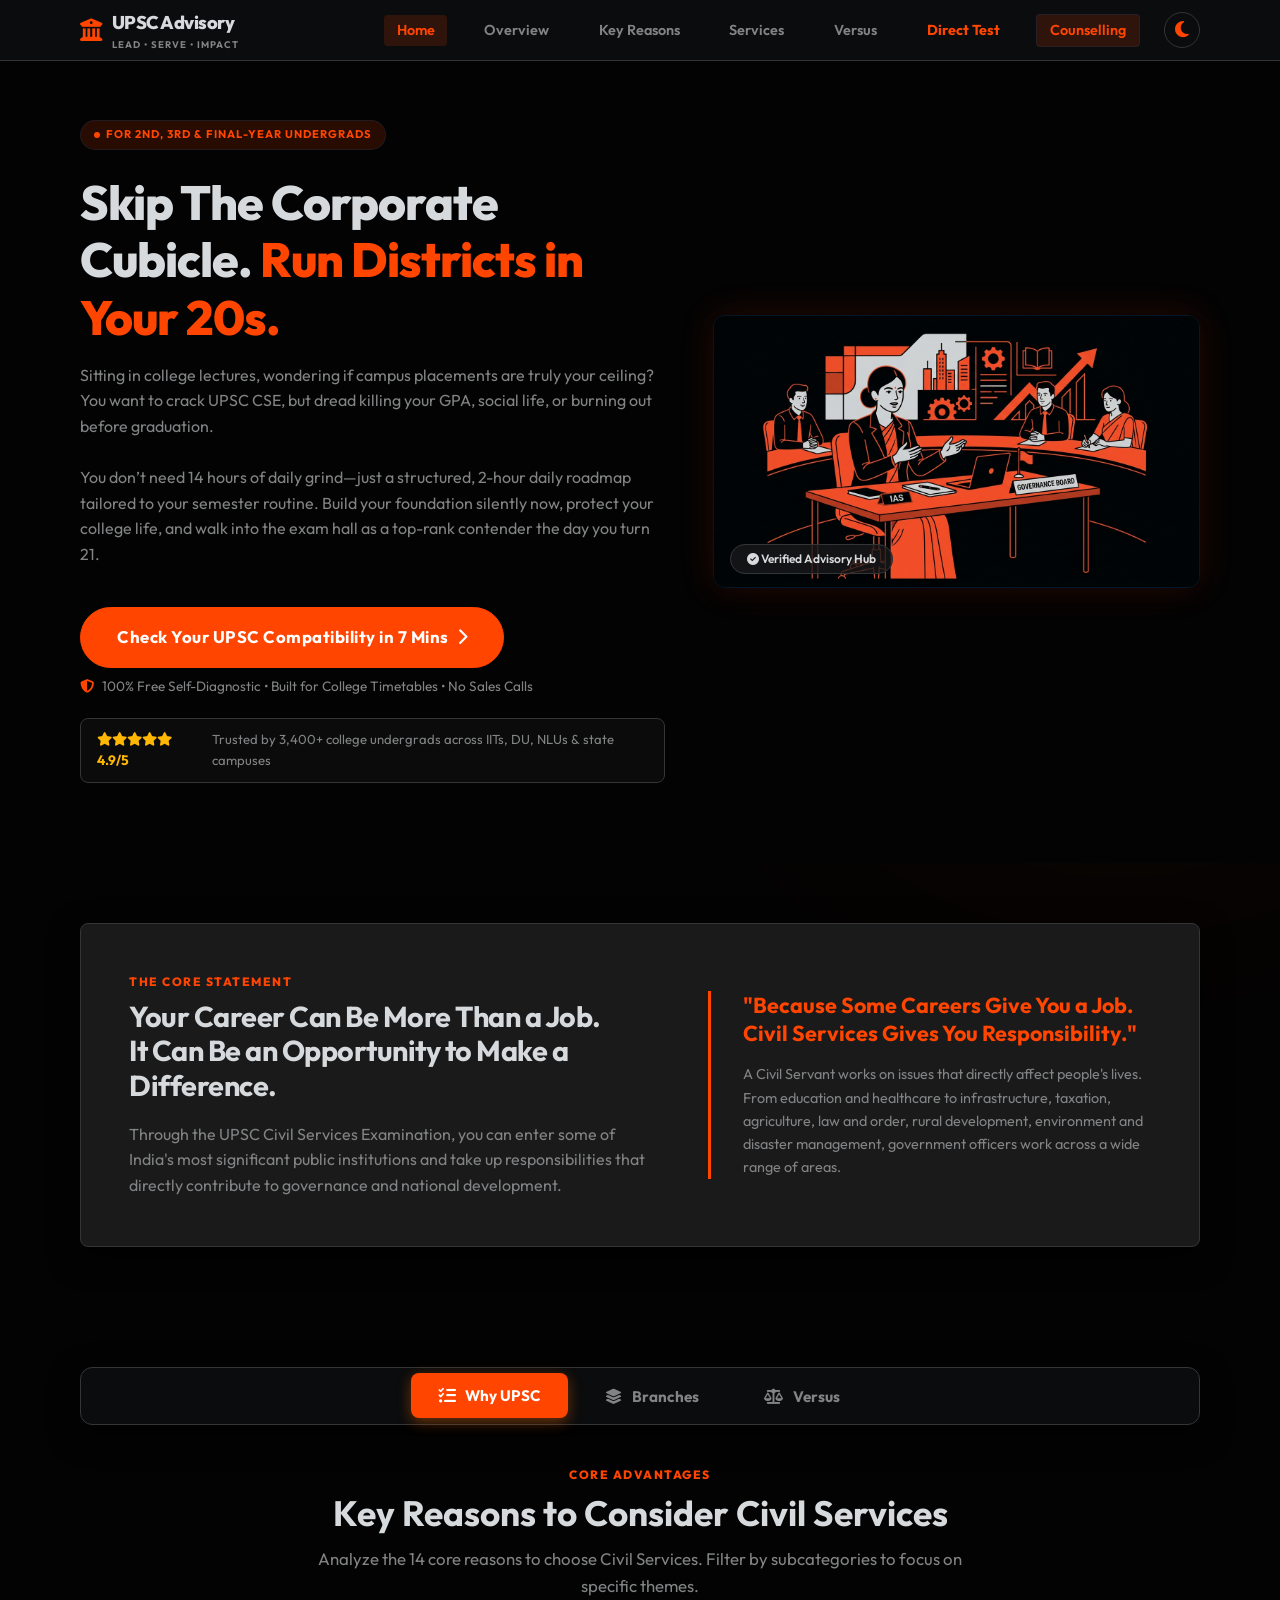
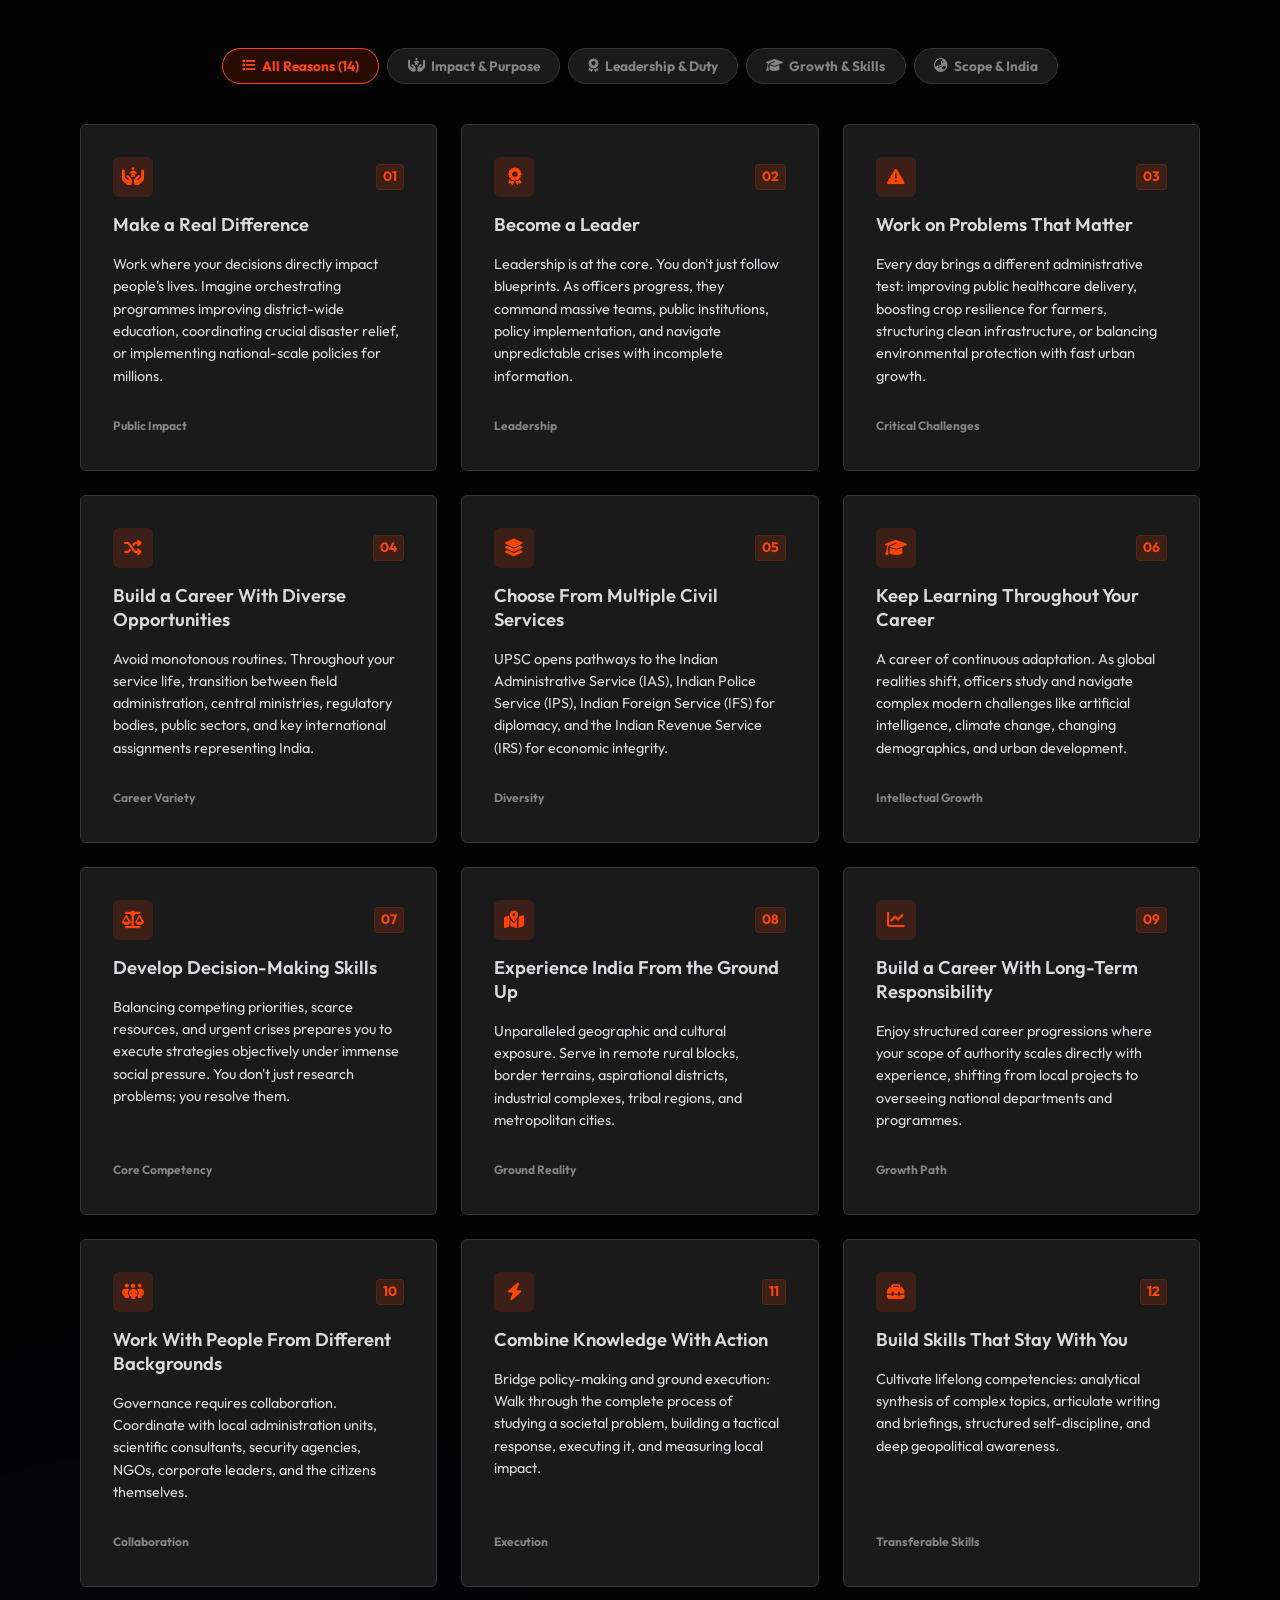
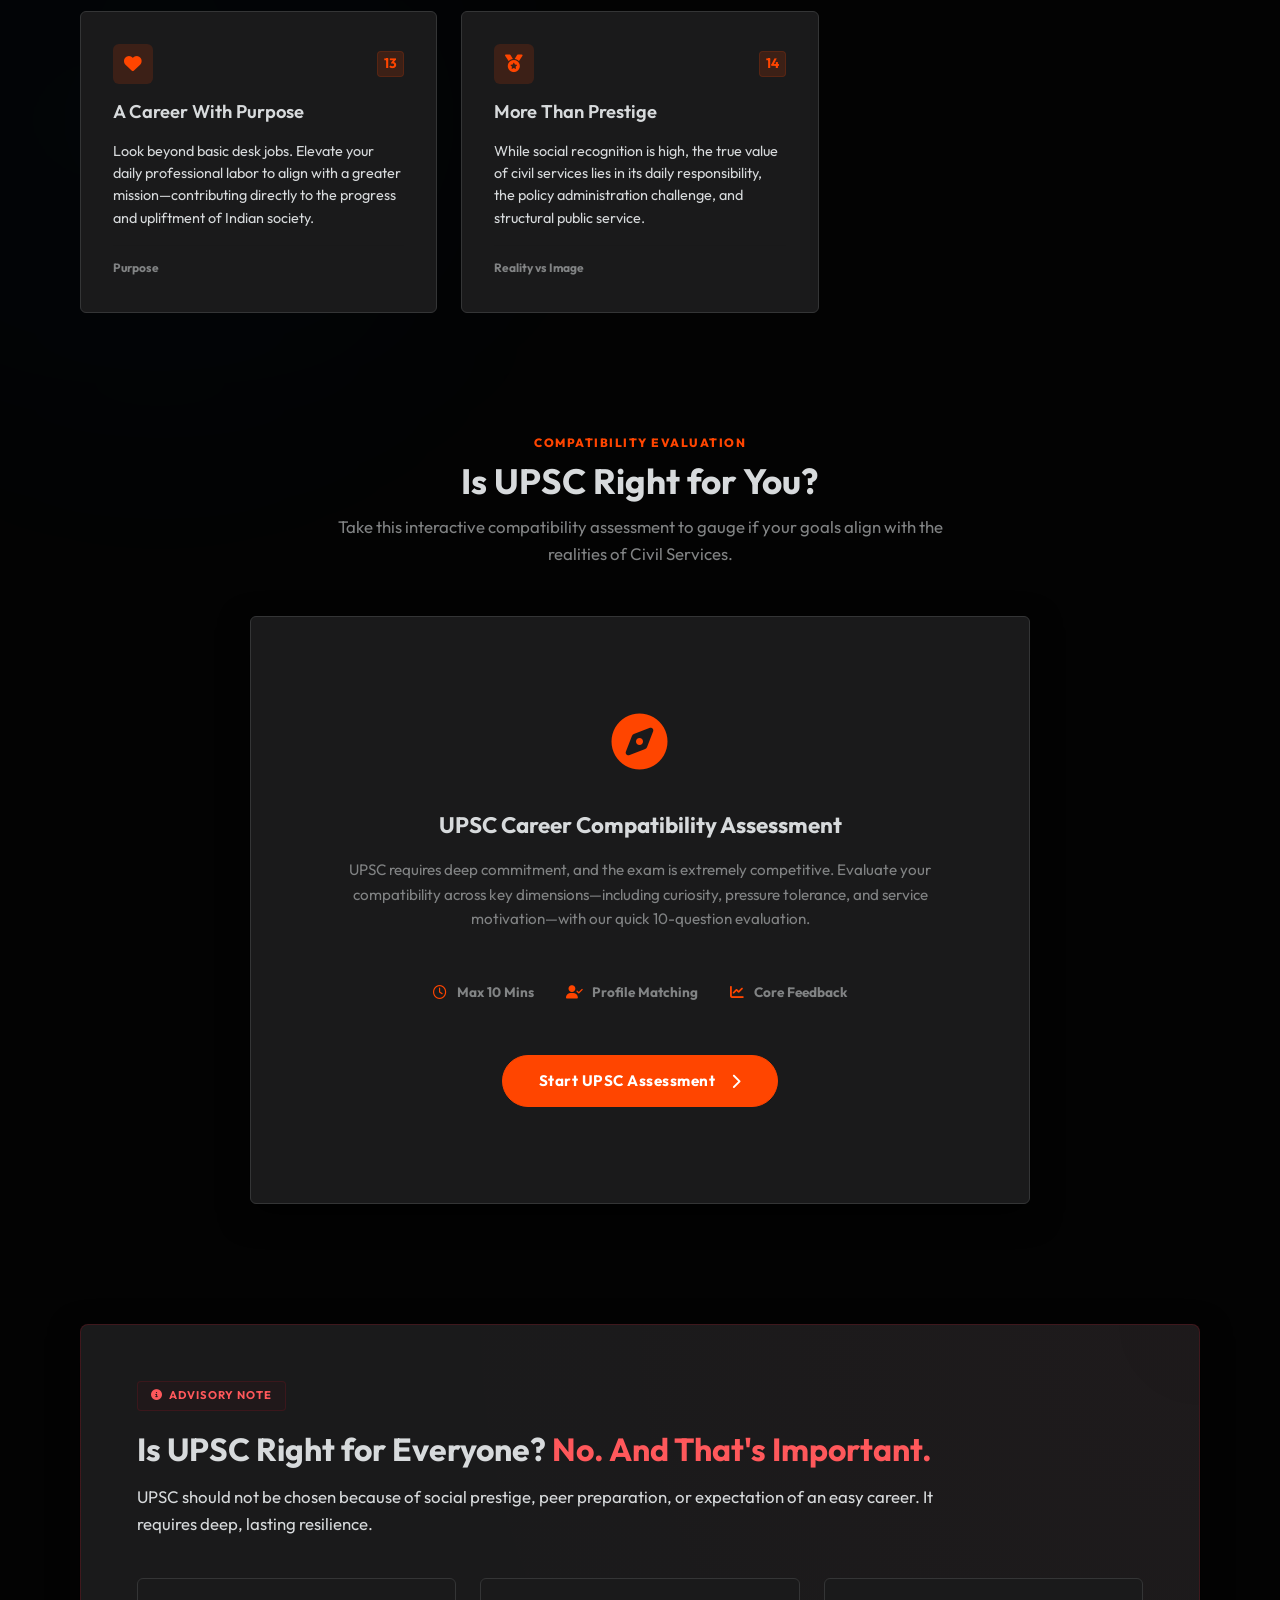
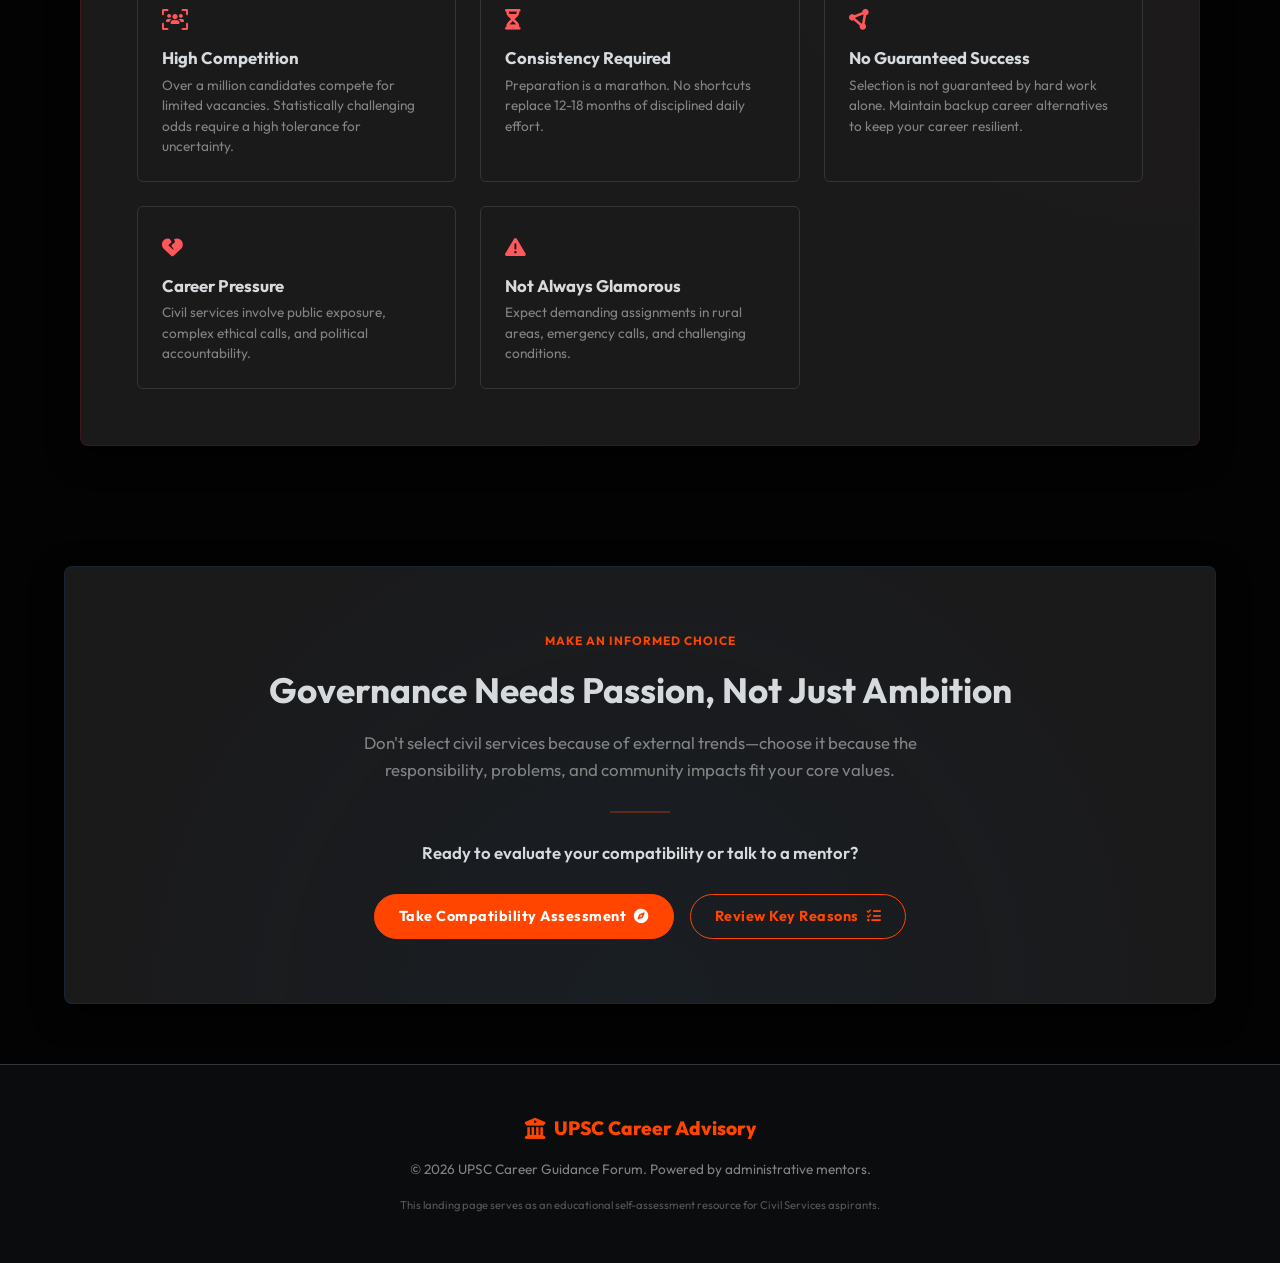
==== commit 9a6d2e4f: "Update Hero section narrative body copy" ====
--- a/index.html
+++ b/index.html
@@ -71,7 +71,8 @@
           <h1>Skip The Corporate Cubicle. <span class="highlight">Run Districts in Your 20s.</span></h1>
           
           <p class="hero-desc">
-            Right now, you’re sitting through semester lectures, wondering if campus placements are really the peak of your ambition. You want to prepare for UPSC CSE, but fear sacrificing your GPA, college life, or burning out before you even graduate. You don't need 14 hours of daily cramming—you need a structured, 2-hour daily roadmap built around your college timetable. Start early, build your conceptual base silently, and enter the exam hall as a top-rank contender the moment you turn 21.
+            Sitting in college lectures, wondering if campus placements are truly your ceiling? You want to crack UPSC CSE, but dread killing your GPA, social life, or burning out before graduation.<br><br>
+            You don’t need 14 hours of daily grind—just a structured, 2-hour daily roadmap tailored to your semester routine. Build your foundation silently now, protect your college life, and walk into the exam hall as a top-rank contender the day you turn 21.
           </p>
 
           <div class="hero-actions" style="margin-bottom: 0.5rem;">
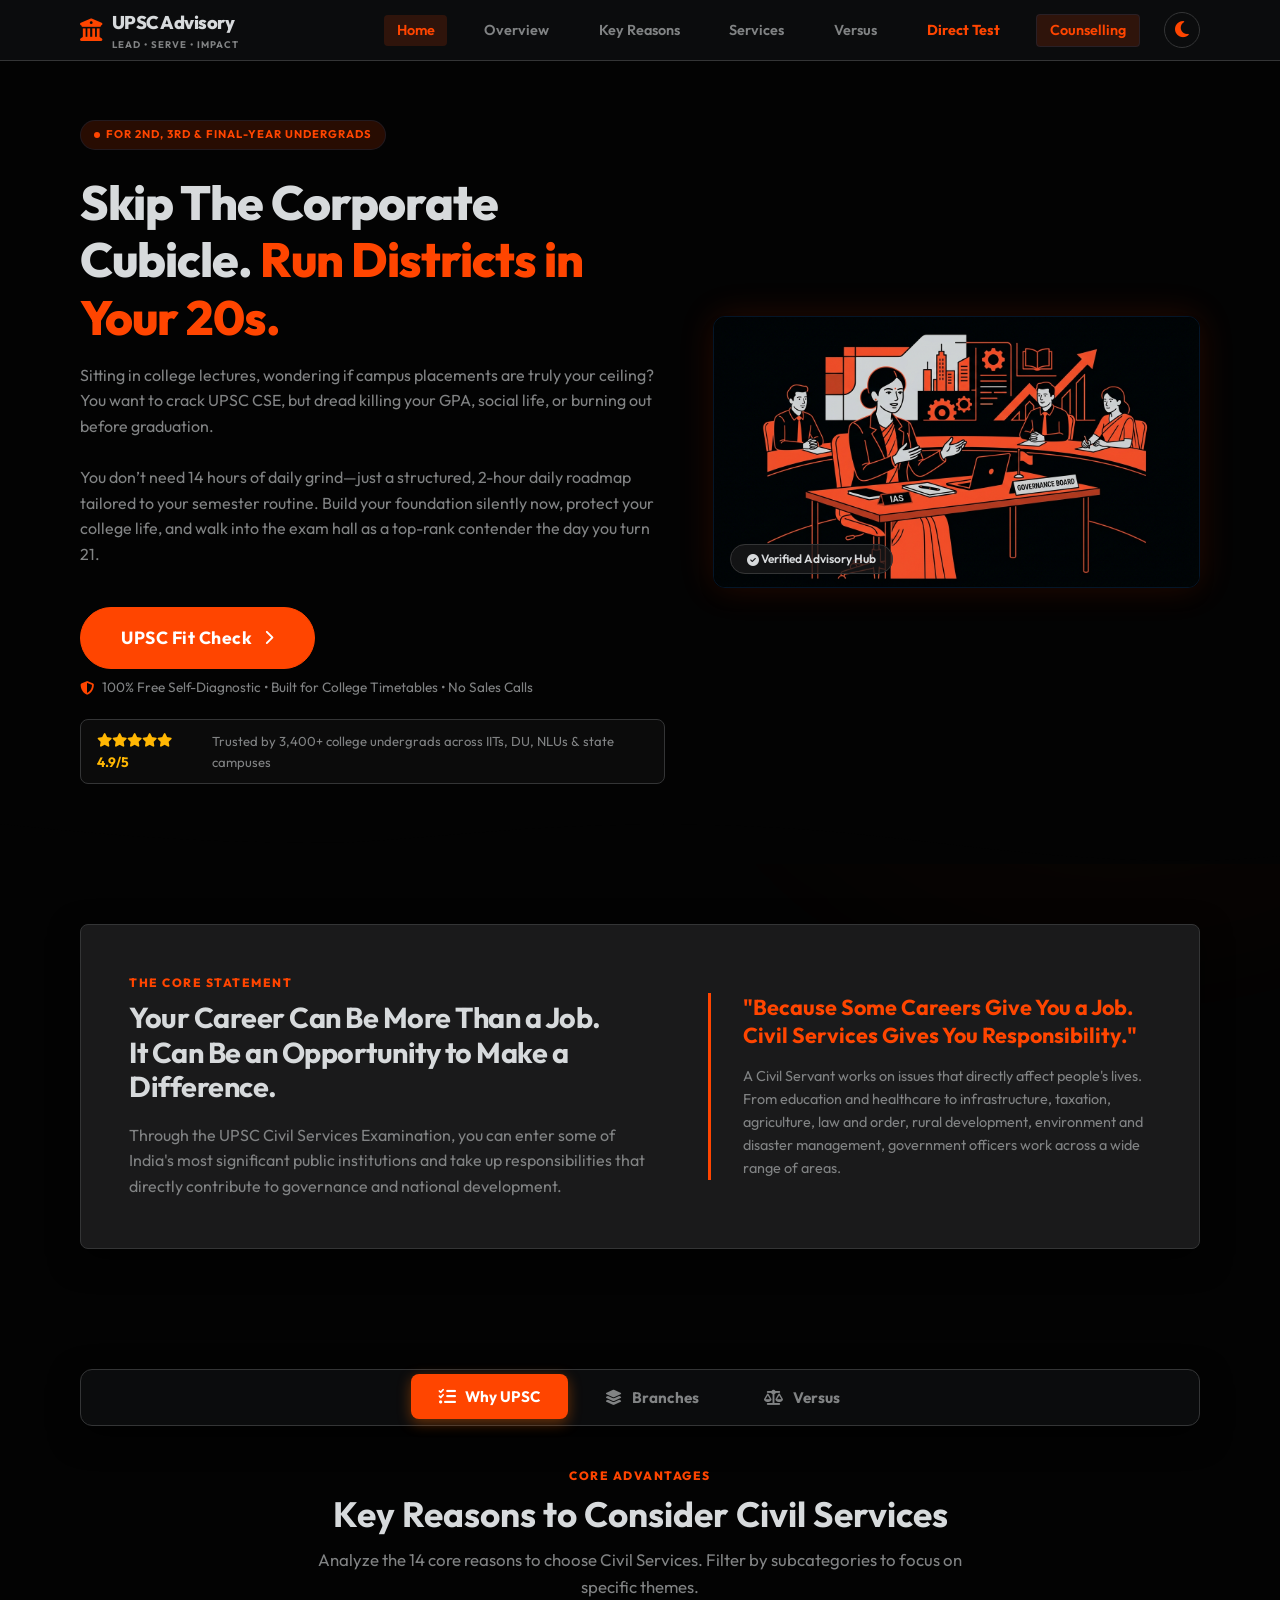
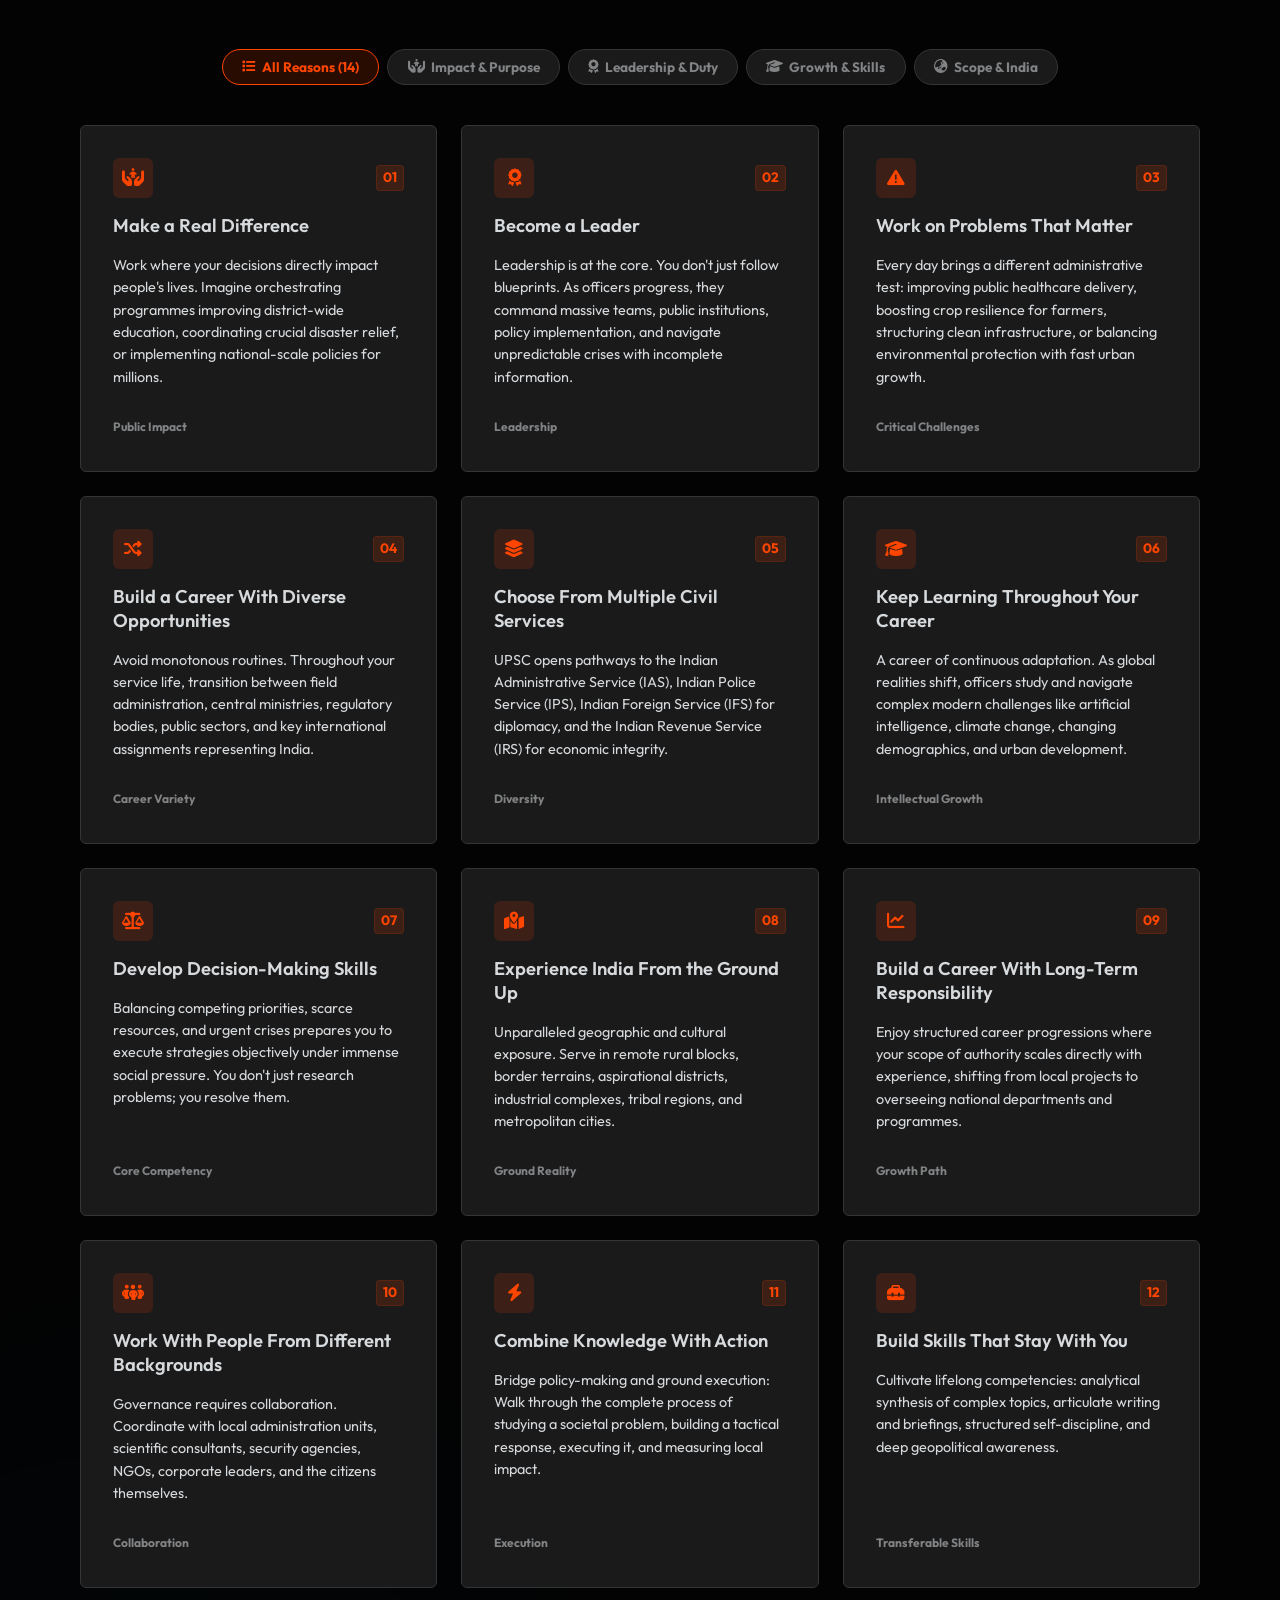
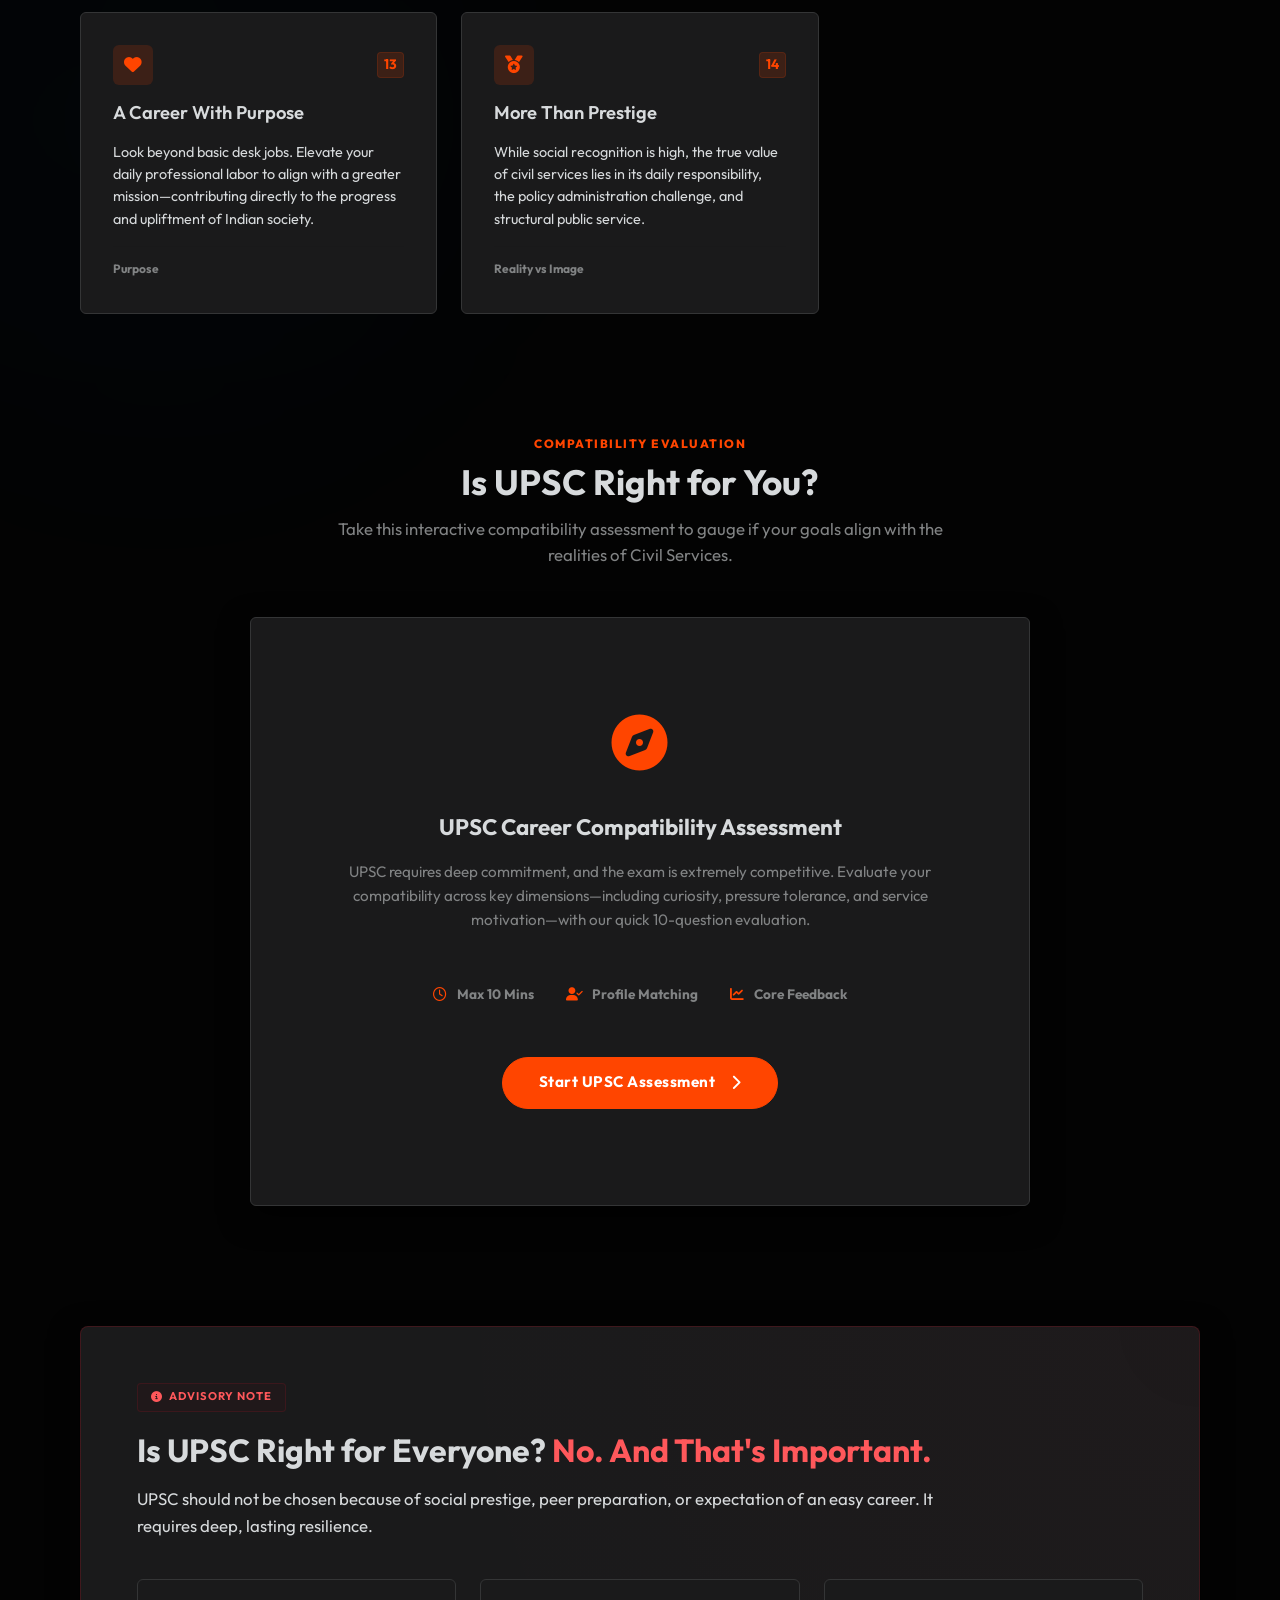
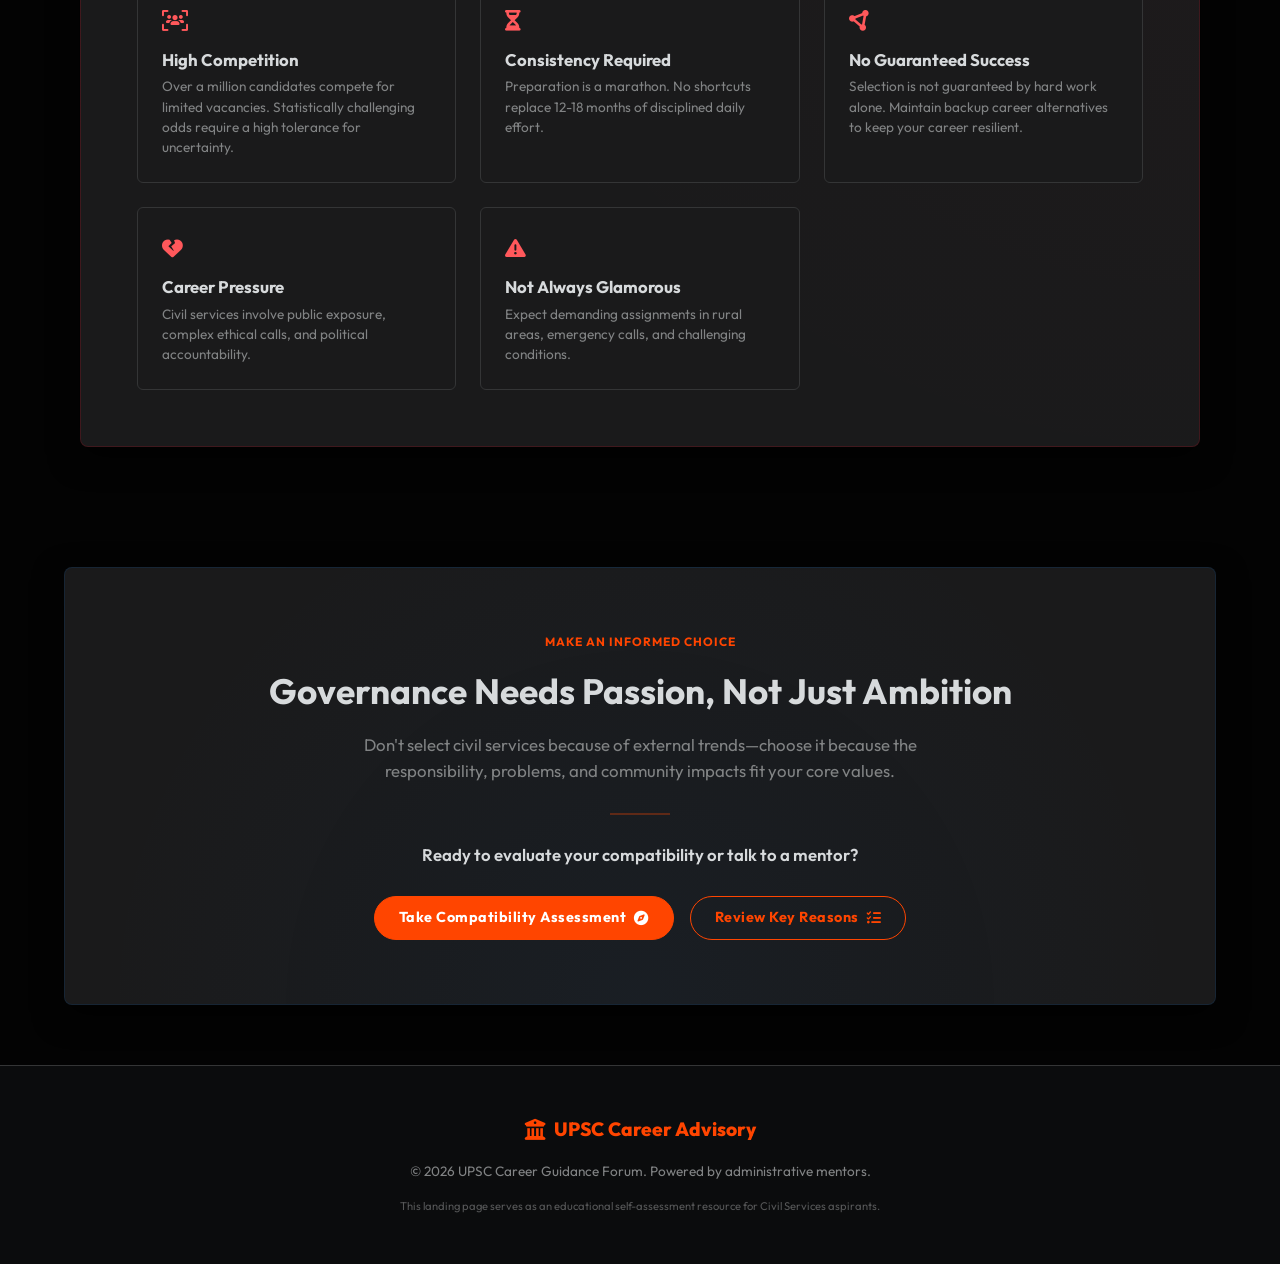
==== commit 0c8b1b74: "Update CTA button text to UPSC Fit Check >" ====
--- a/index.html
+++ b/index.html
@@ -76,7 +76,7 @@
           </p>
 
           <div class="hero-actions" style="margin-bottom: 0.5rem;">
-            <a href="quiz.html" class="btn btn-primary btn-shimmer" style="padding: 1rem 2.25rem; font-size: 1.05rem; border-radius: 50px;">Check Your UPSC Compatibility in 7 Mins <i class="fa-solid fa-chevron-right"></i></a>
+            <a href="quiz.html" class="btn btn-primary btn-shimmer" style="padding: 1rem 2.5rem; font-size: 1.1rem; border-radius: 50px; font-weight: 700;">UPSC Fit Check <i class="fa-solid fa-chevron-right" style="font-size: 0.85em; margin-left: 4px;"></i></a>
           </div>
 
           <!-- Friction Reducer -->
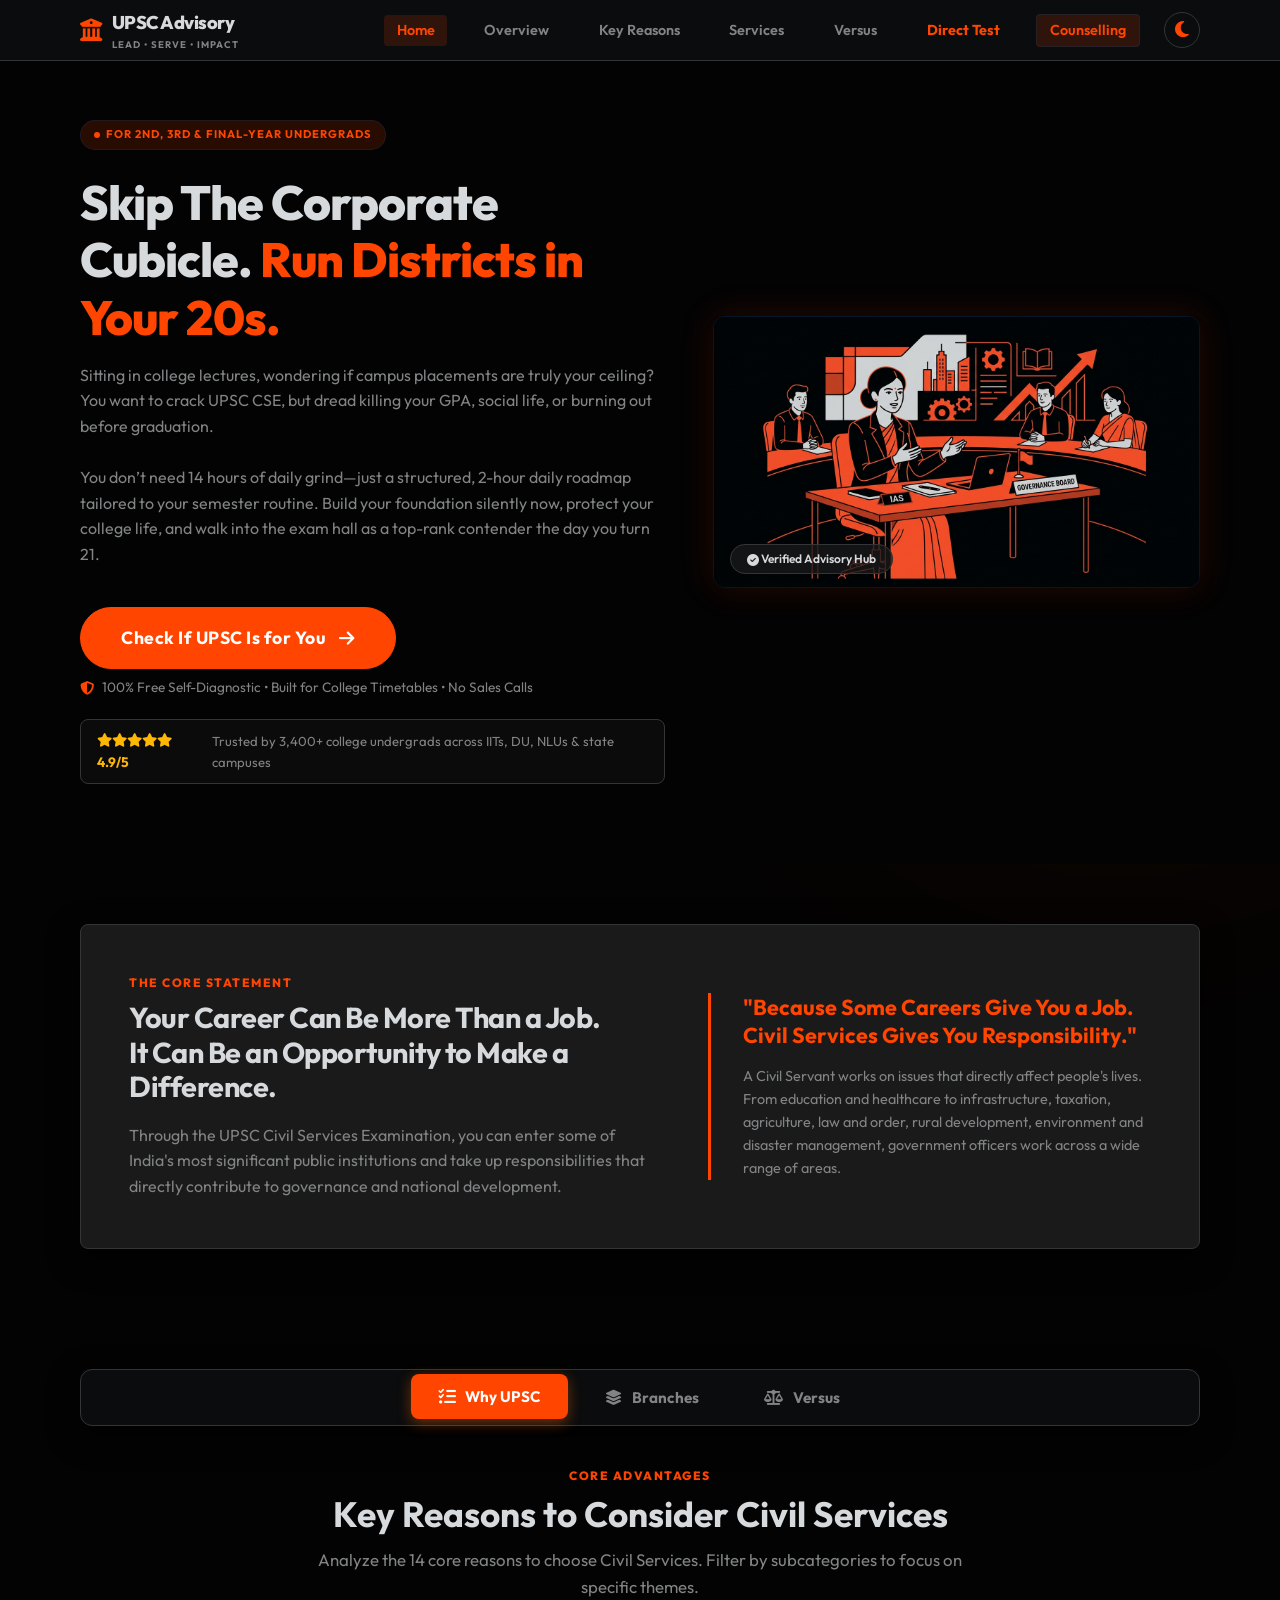
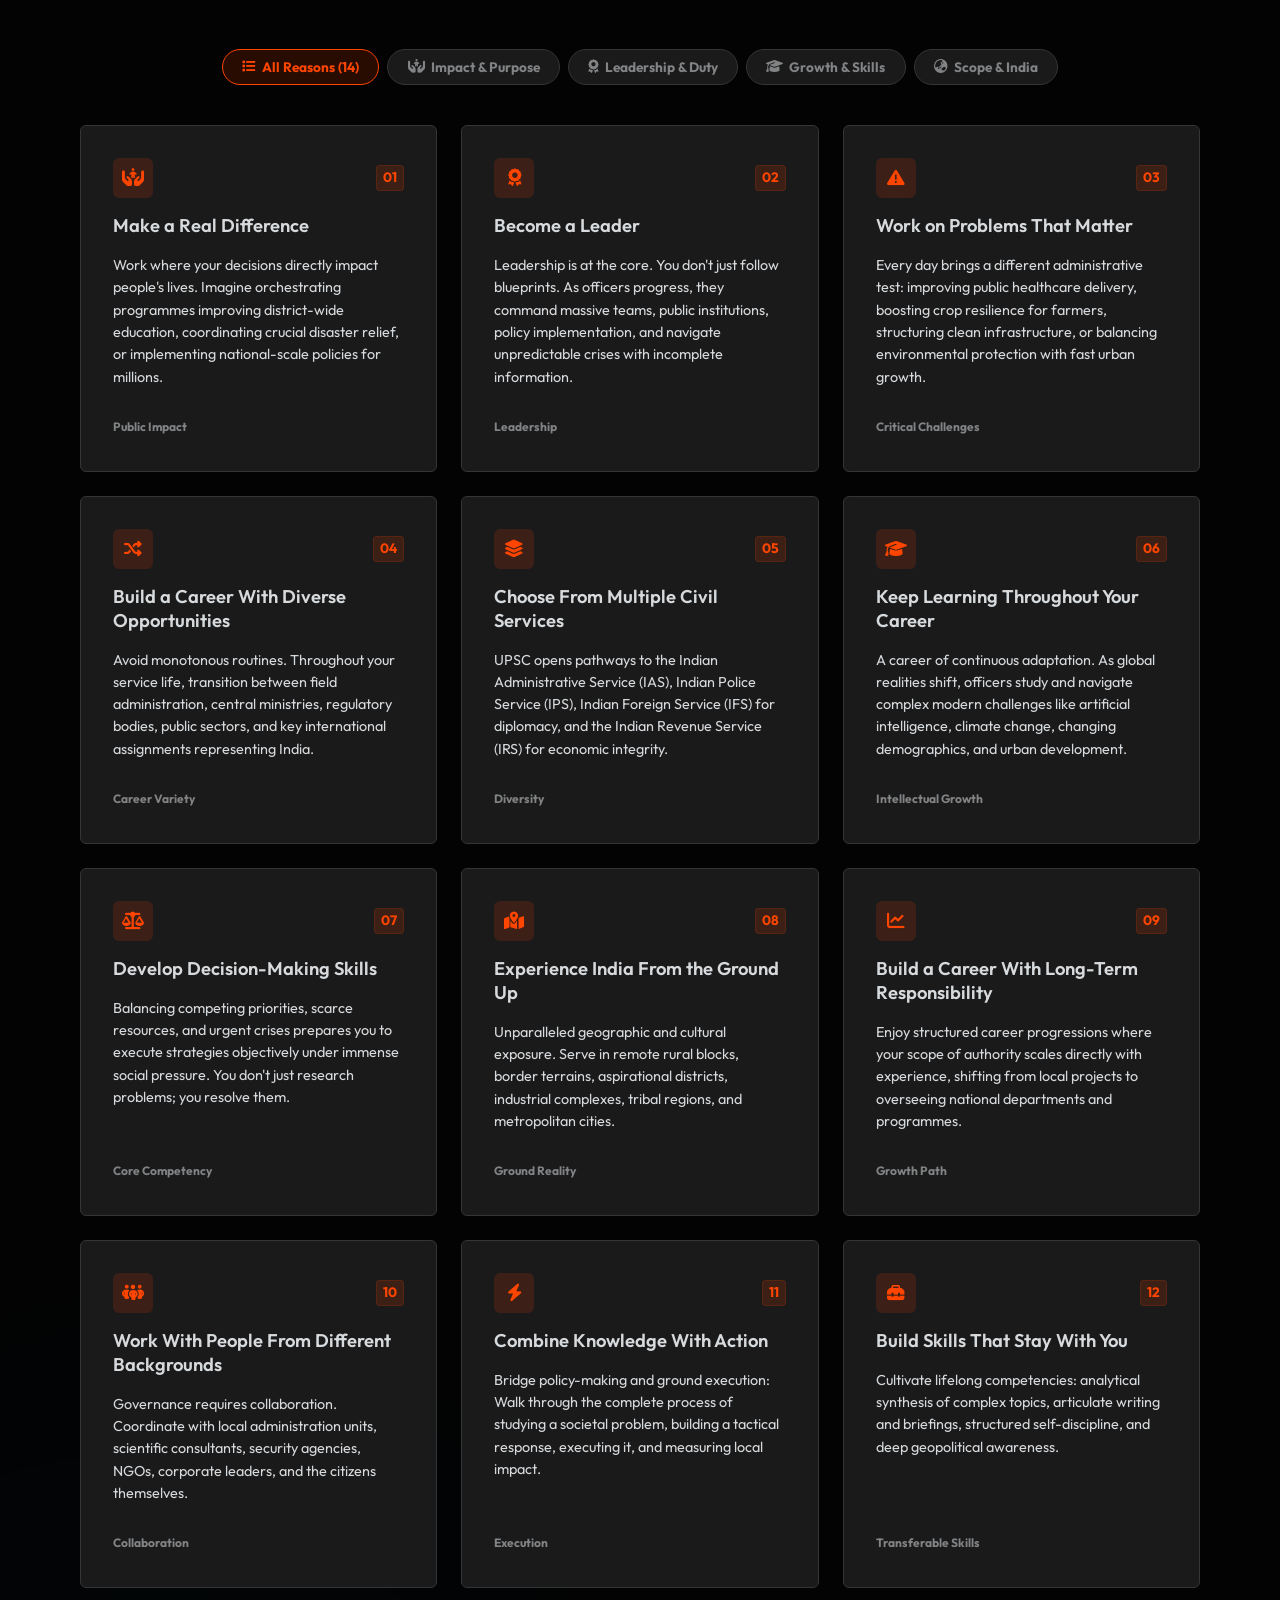
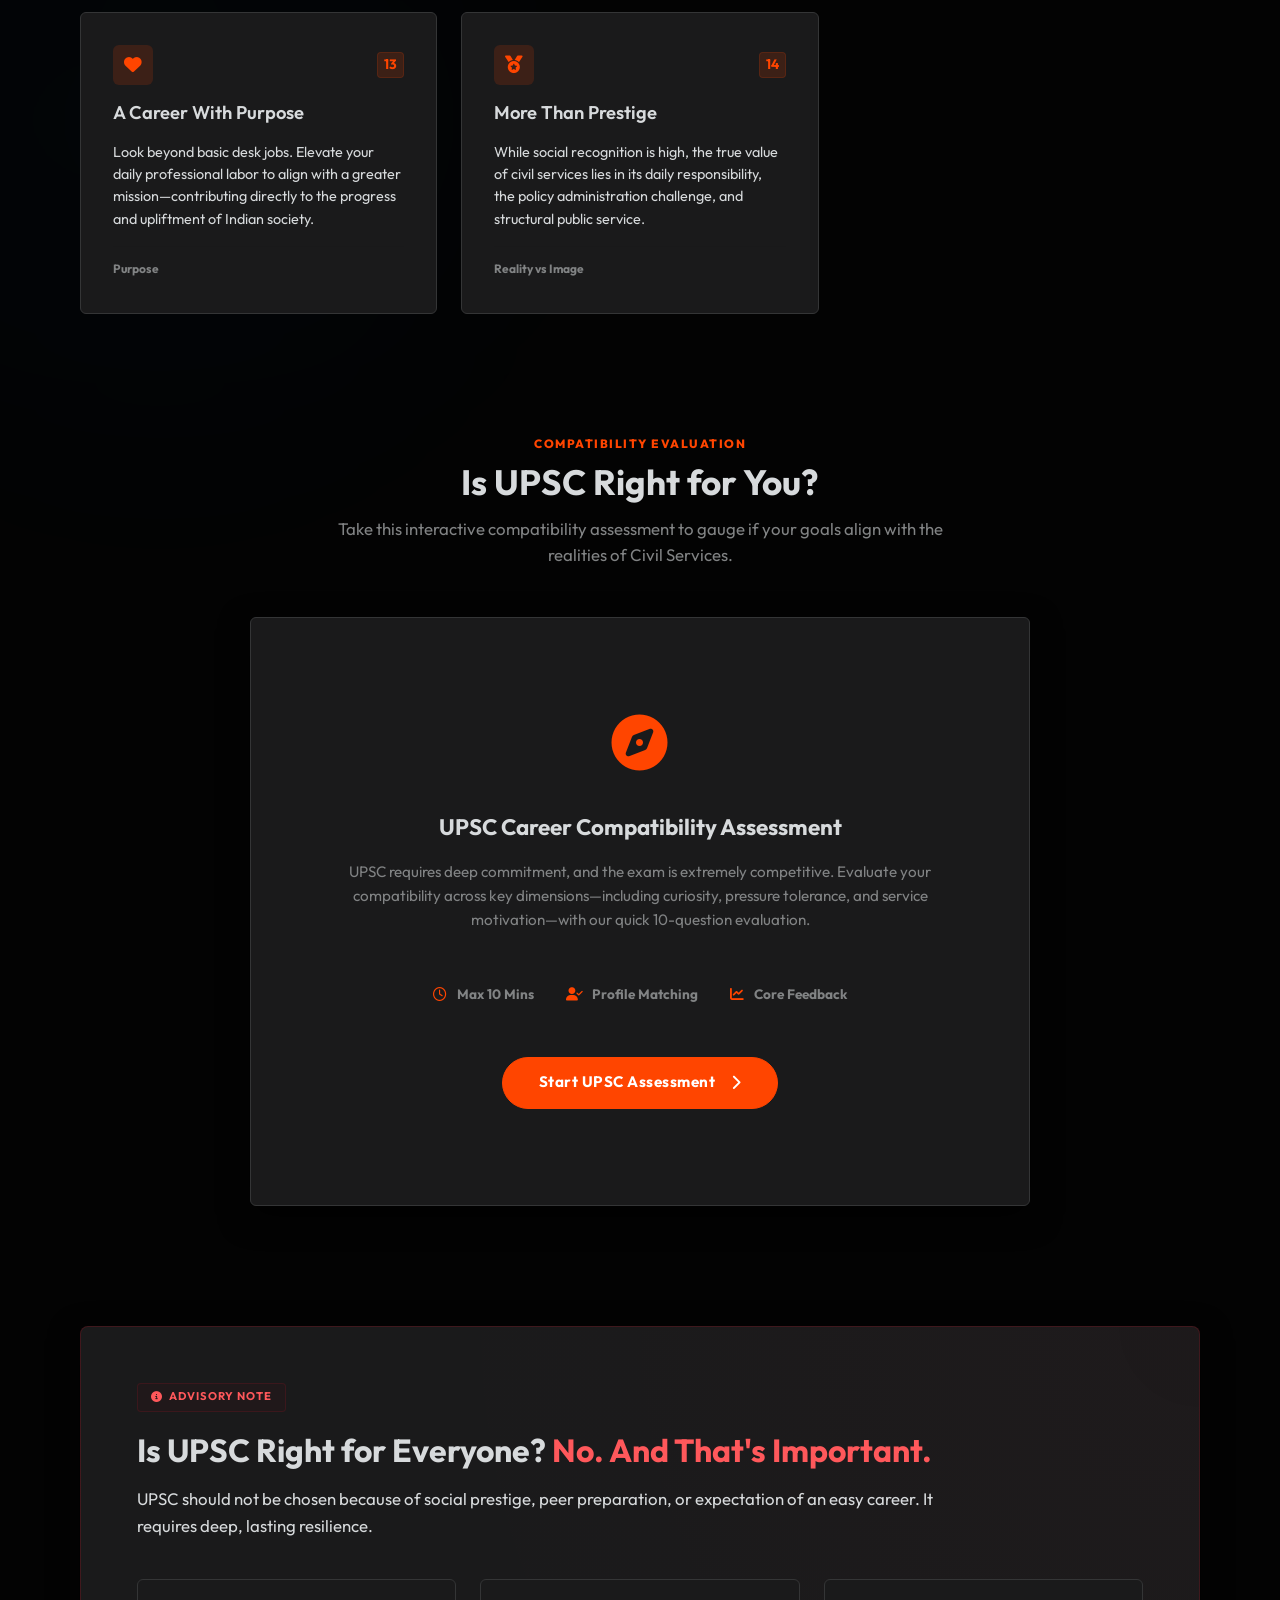
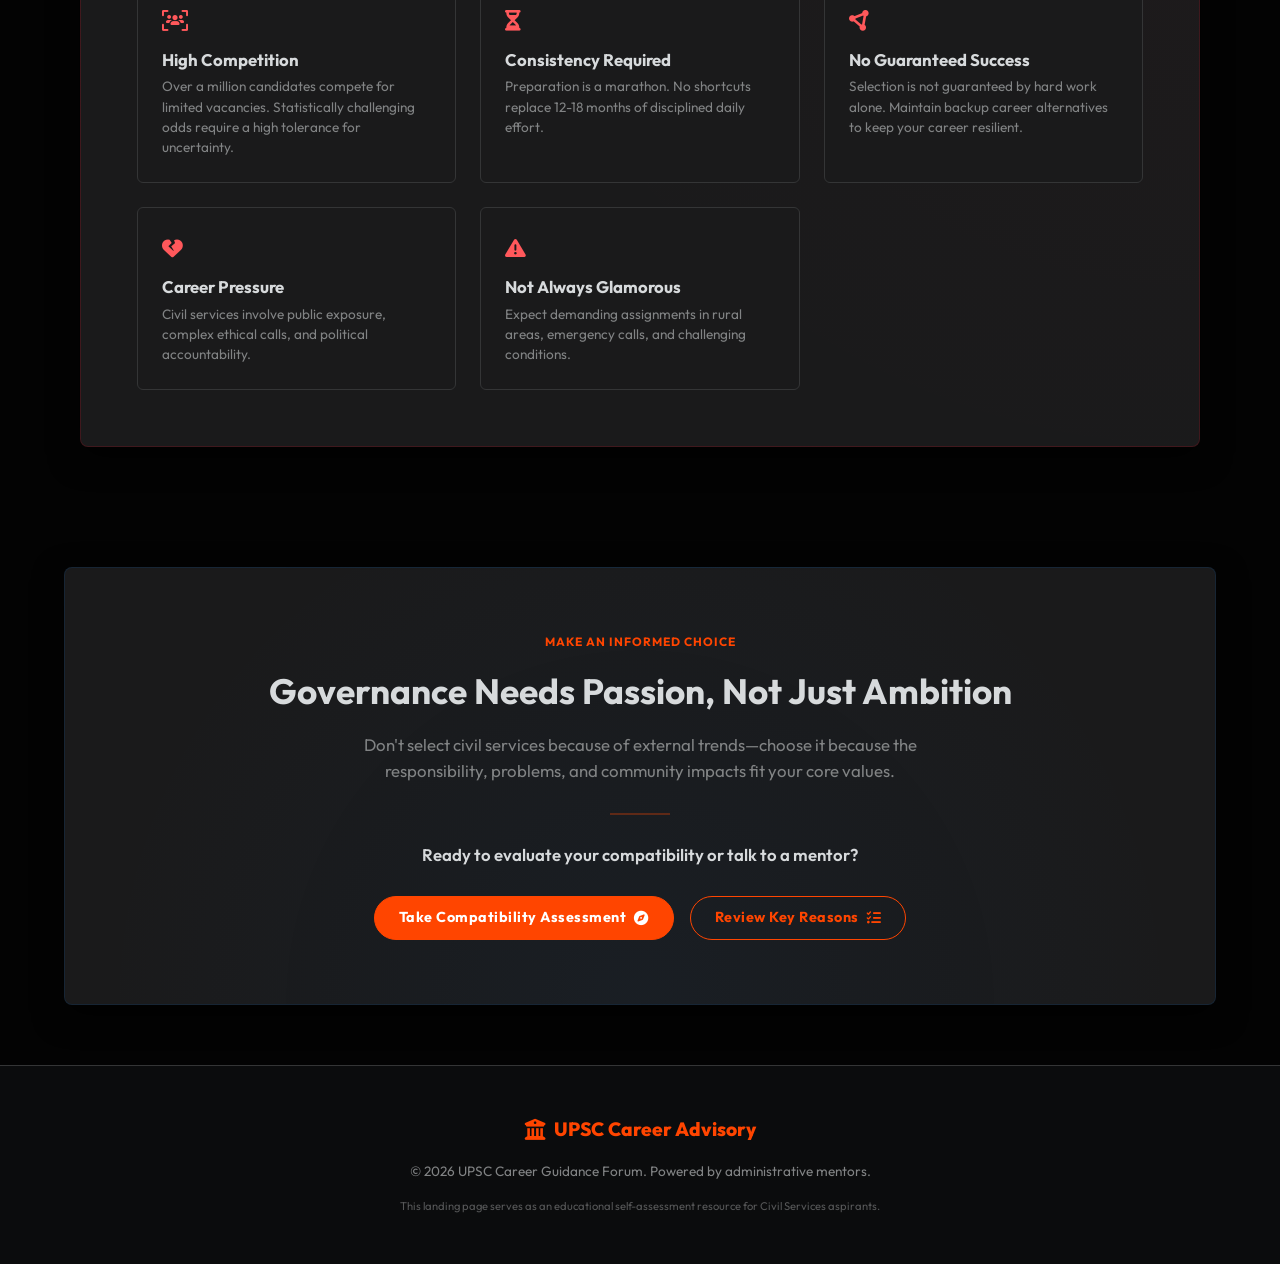
==== commit a61db6fc: "Update CTA text to Check If UPSC Is for You" ====
--- a/index.html
+++ b/index.html
@@ -76,7 +76,7 @@
           </p>
 
           <div class="hero-actions" style="margin-bottom: 0.5rem;">
-            <a href="quiz.html" class="btn btn-primary btn-shimmer" style="padding: 1rem 2.5rem; font-size: 1.1rem; border-radius: 50px; font-weight: 700;">UPSC Fit Check <i class="fa-solid fa-chevron-right" style="font-size: 0.85em; margin-left: 4px;"></i></a>
+            <a href="quiz.html" class="btn btn-primary btn-shimmer" style="padding: 1rem 2.5rem; font-size: 1.1rem; border-radius: 50px; font-weight: 700;">Check If UPSC Is for You <i class="fa-solid fa-arrow-right" style="margin-left: 6px;"></i></a>
           </div>
 
           <!-- Friction Reducer -->
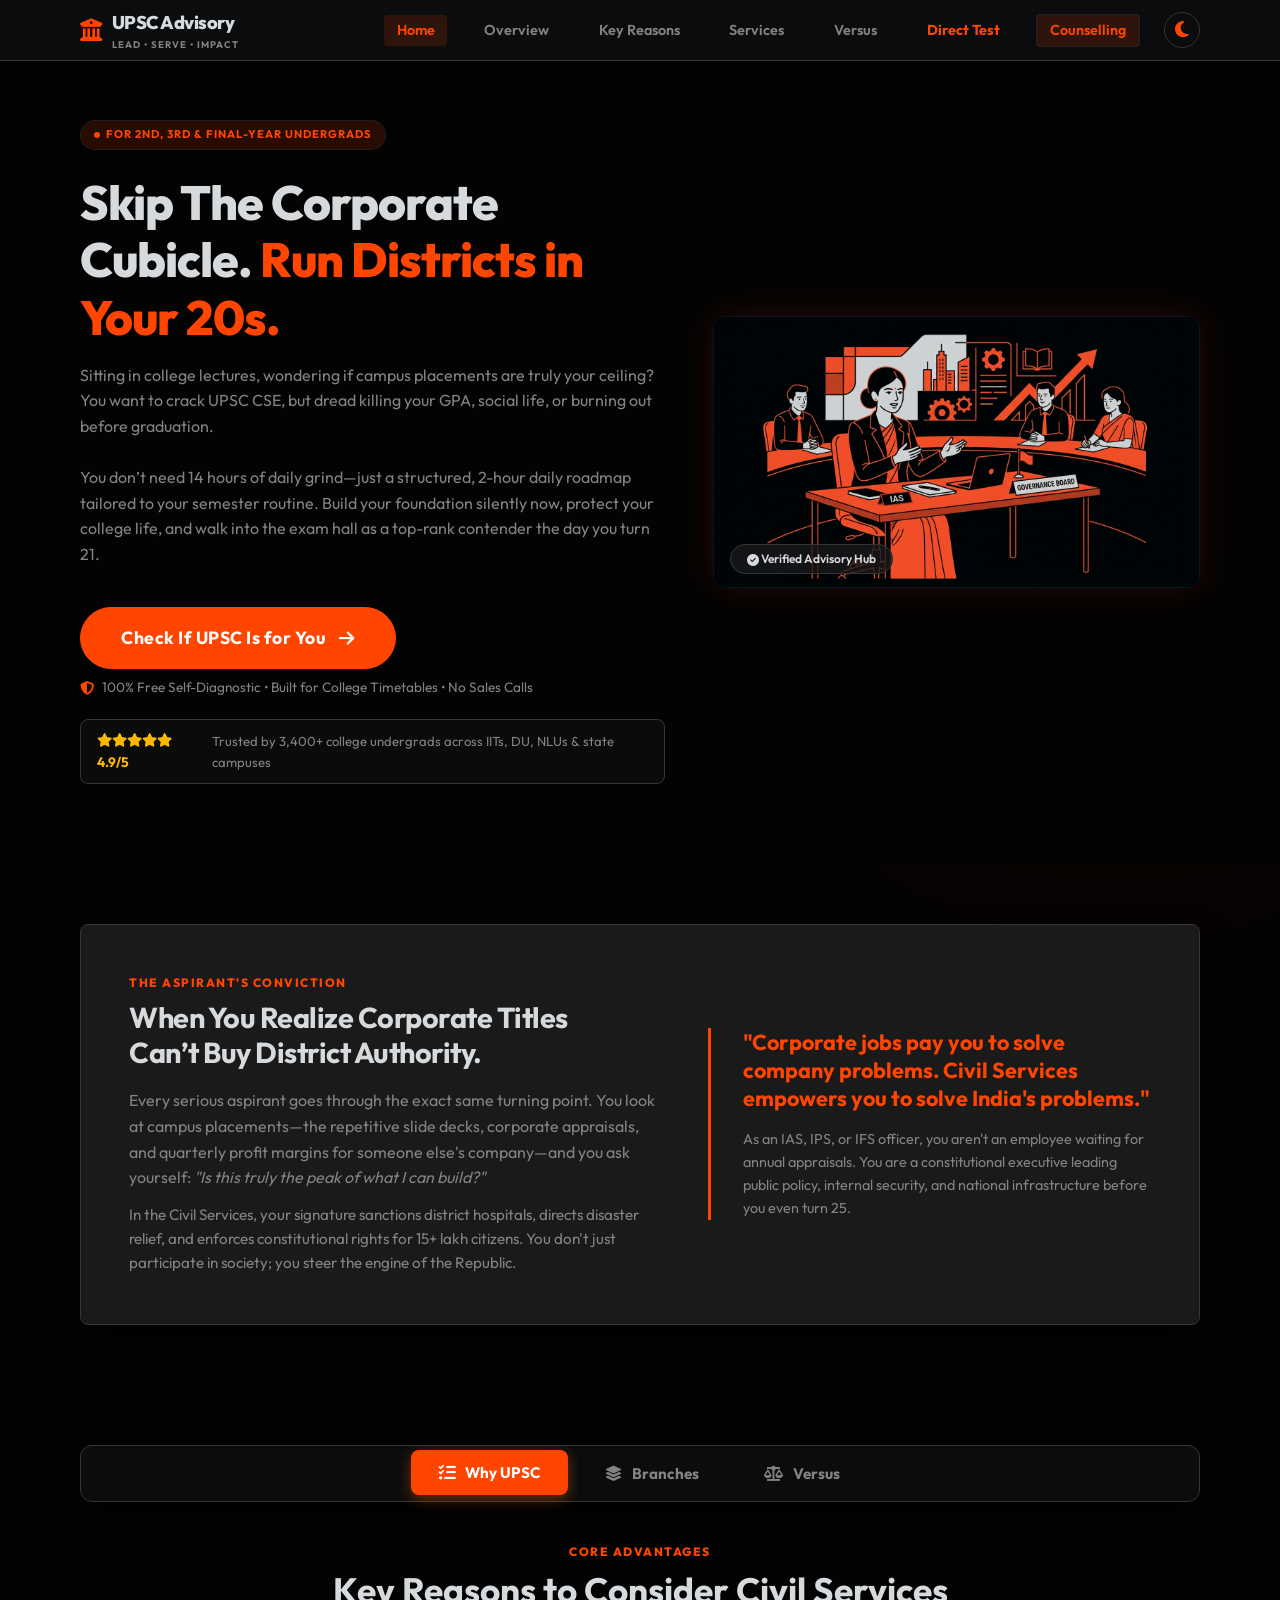
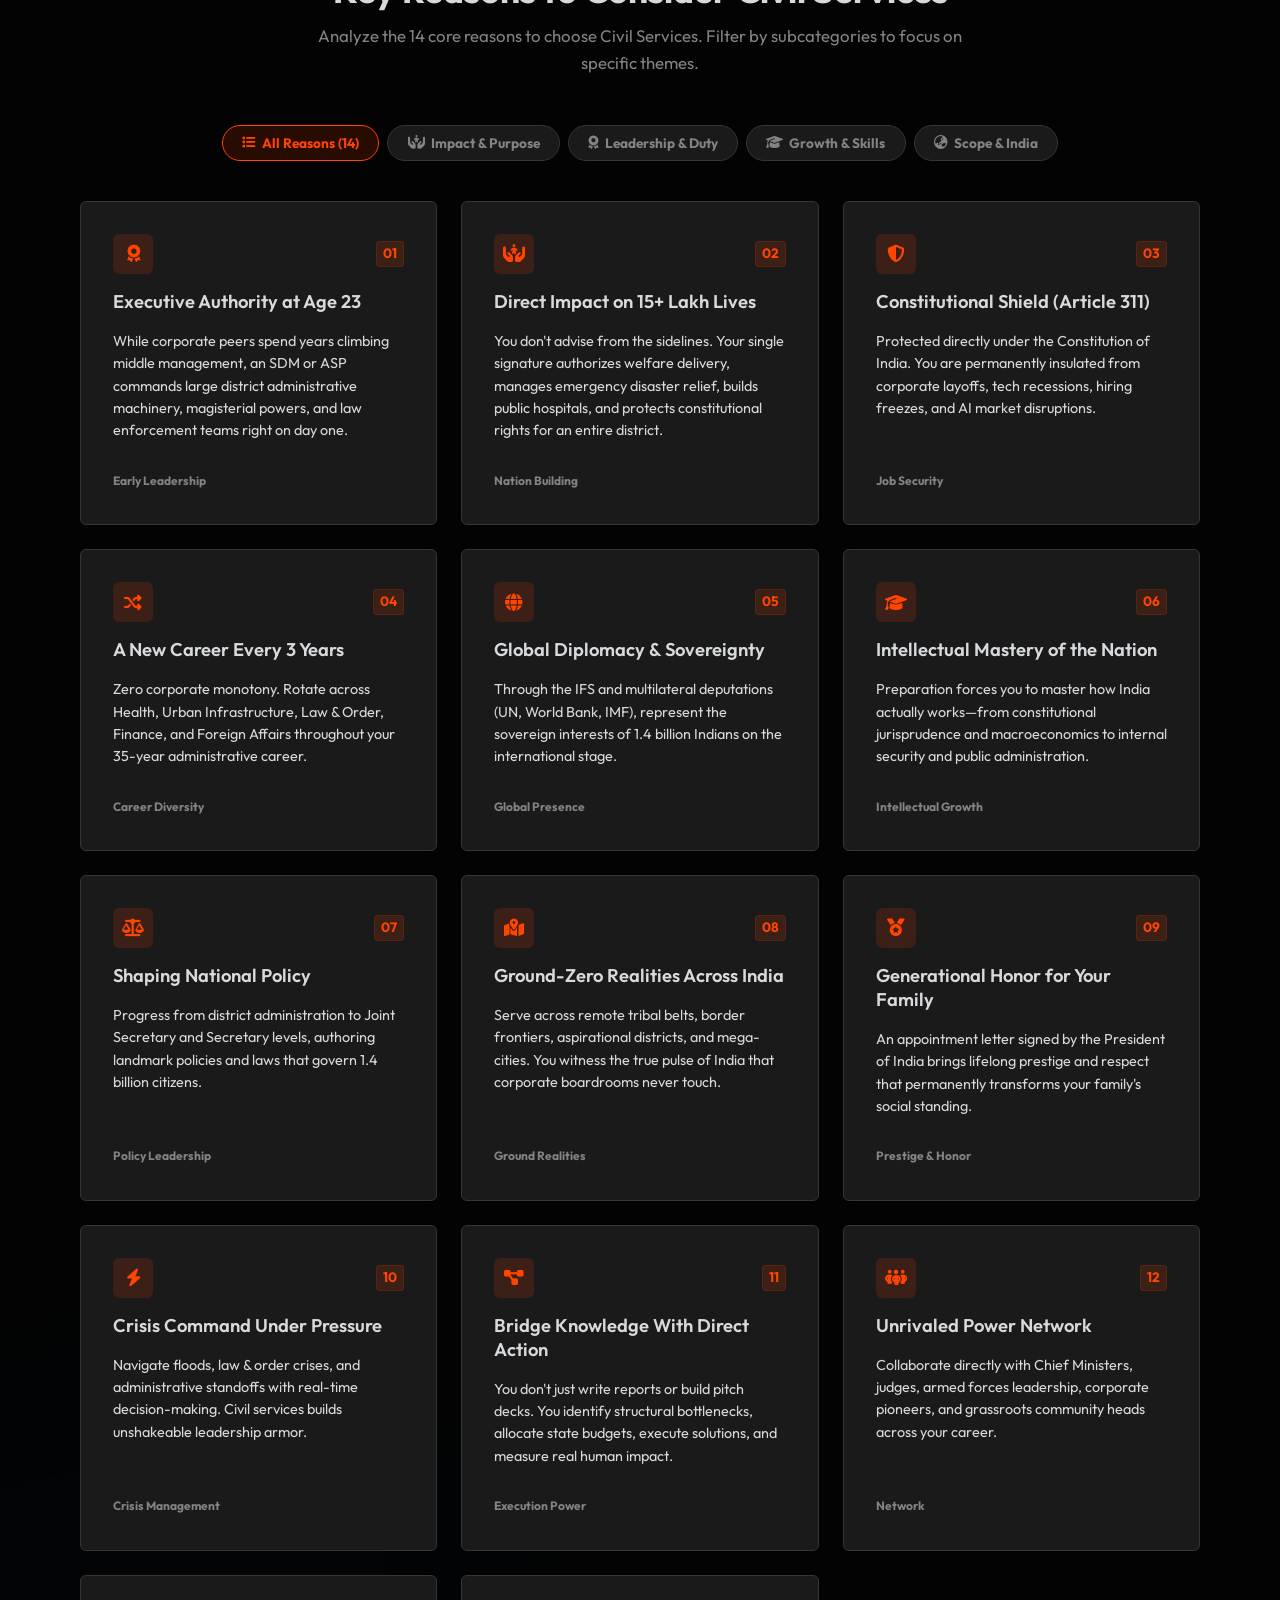
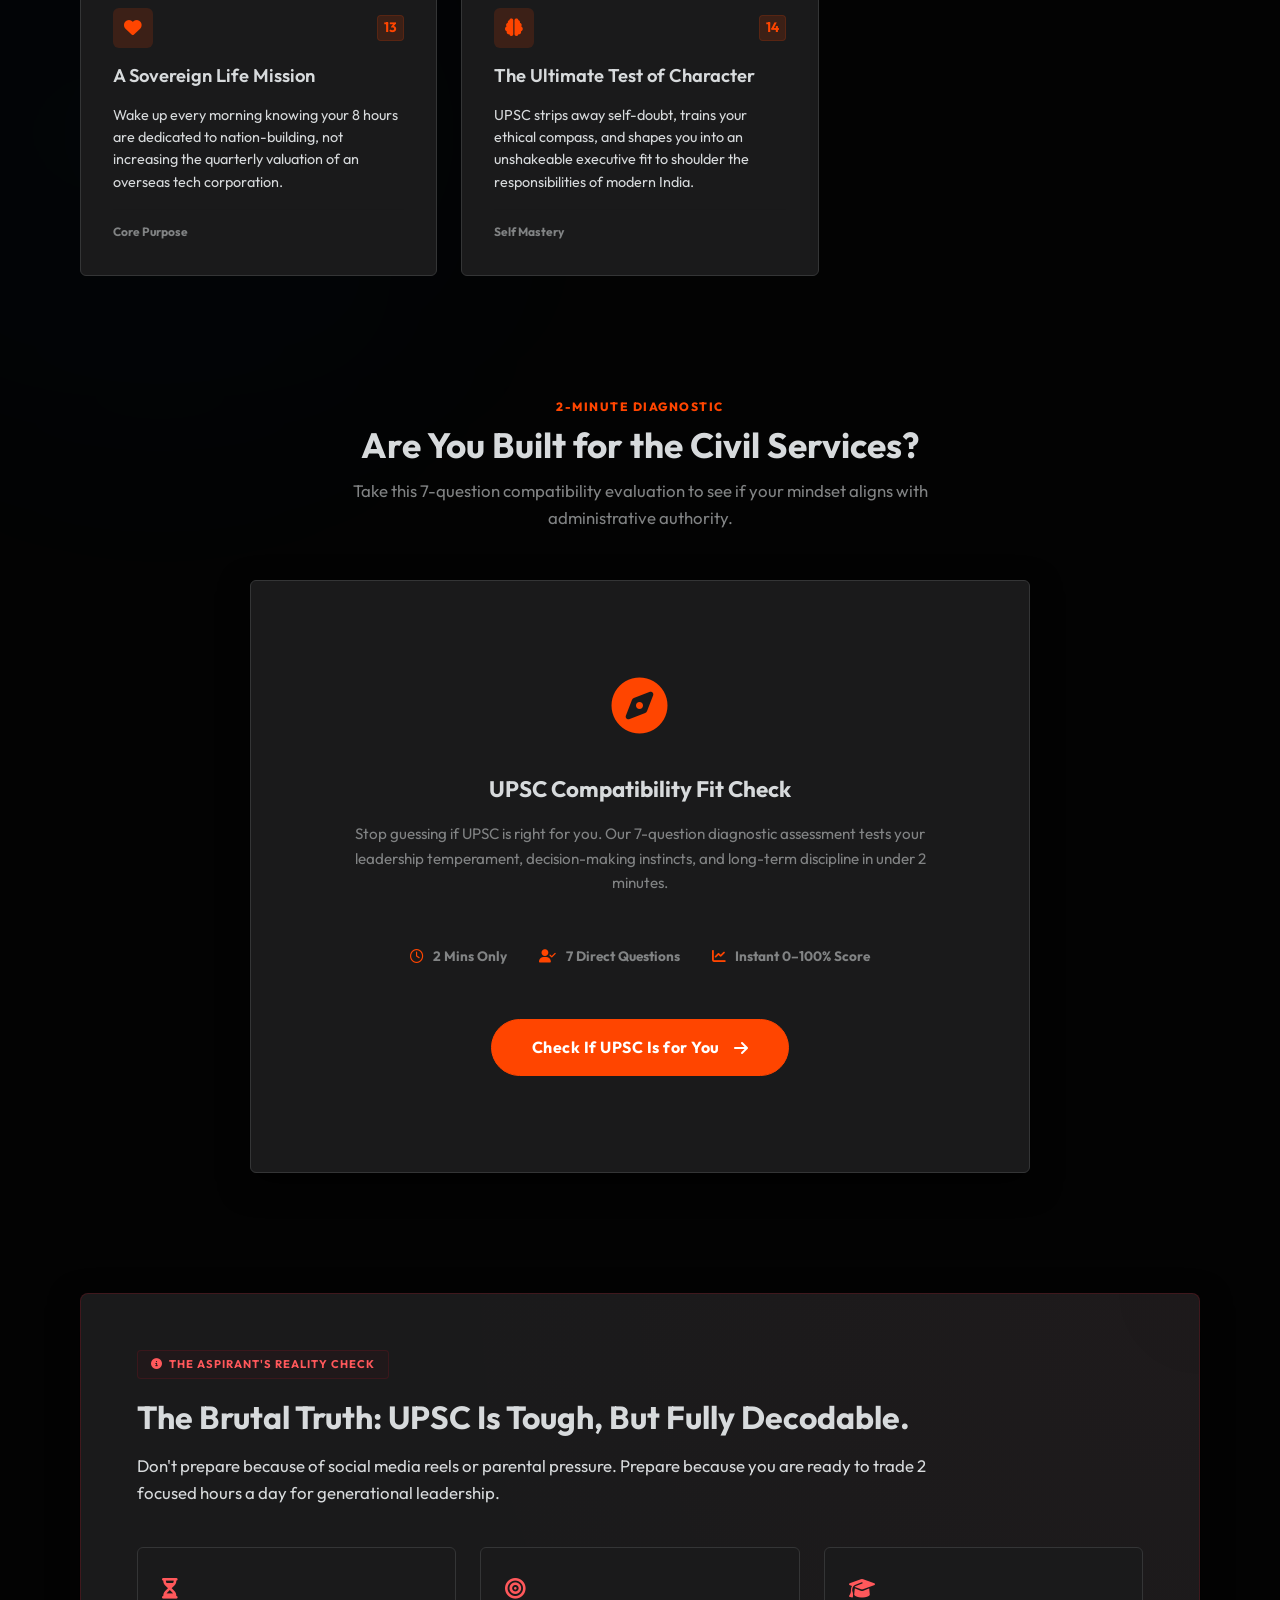
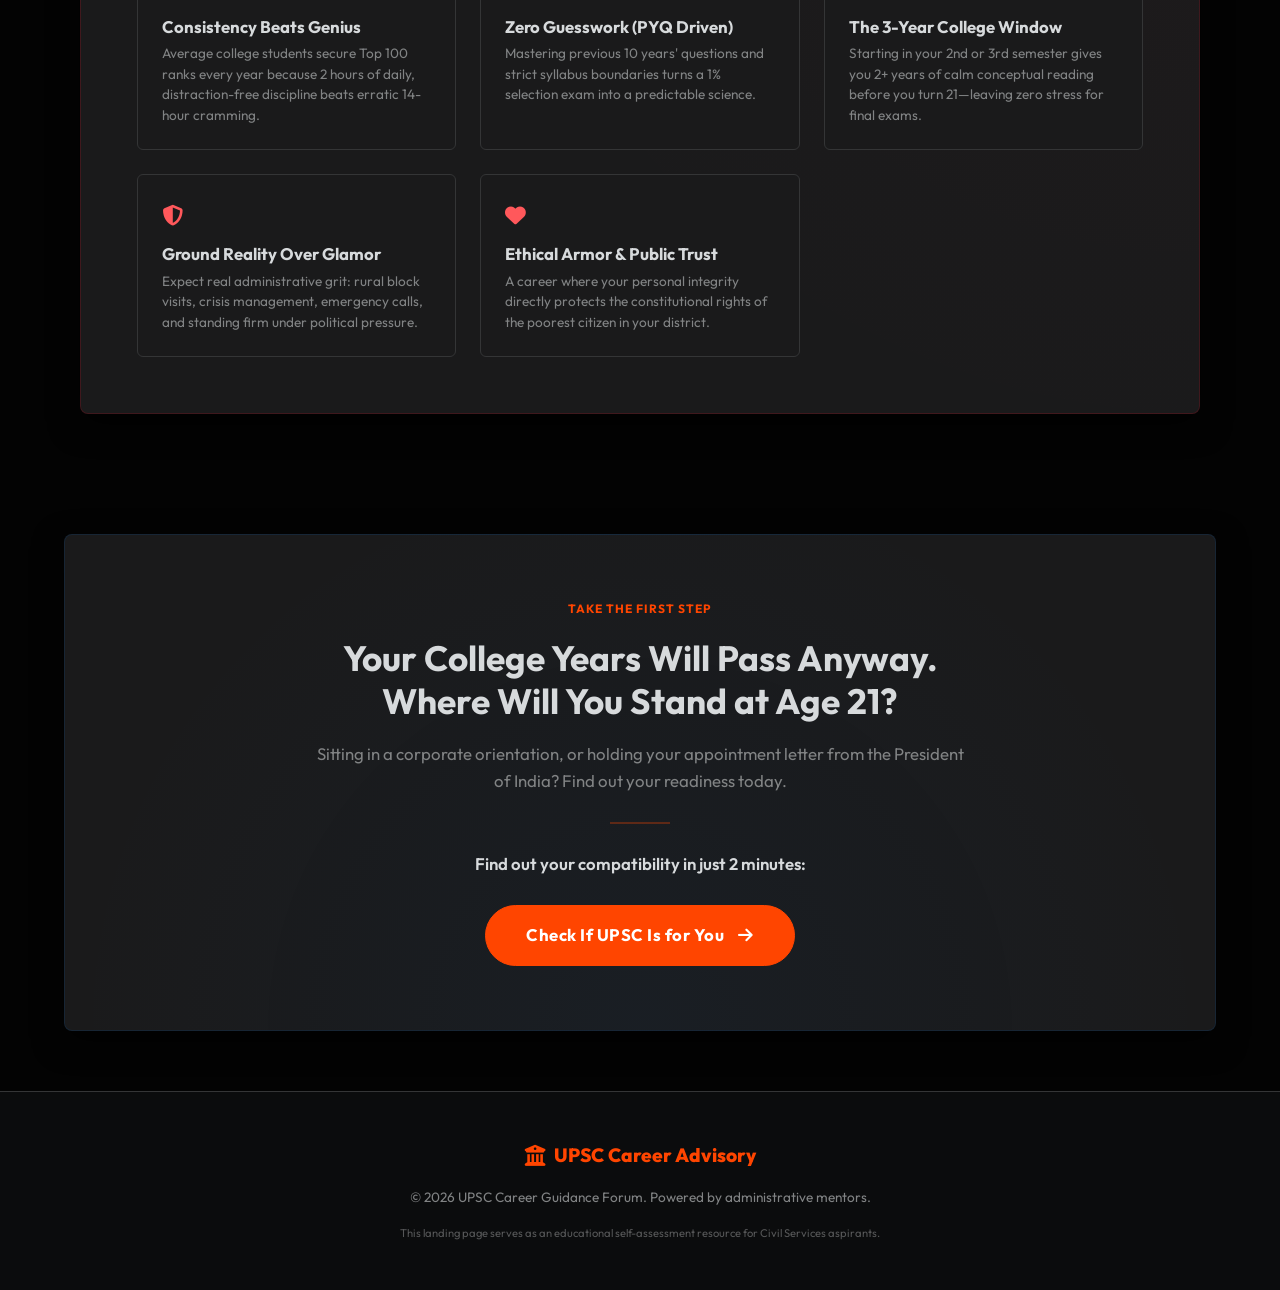
==== commit 6295a904: "Revamp copy with authentic aspirant marketing angle and updated CTAs" ====
--- a/index.html
+++ b/index.html
@@ -119,18 +119,21 @@
       <div class="card-glass intro-card">
         <div class="intro-grid">
           <div class="intro-text">
-            <span class="section-subtitle">THE CORE STATEMENT</span>
-            <h2>Your Career Can Be More Than a Job.<br><span class="accent-text">It Can Be an Opportunity to Make a Difference.</span></h2>
+            <span class="section-subtitle">THE ASPIRANT'S CONVICTION</span>
+            <h2>When You Realize Corporate Titles<br><span class="accent-text">Can’t Buy District Authority.</span></h2>
             <p>
-              Through the UPSC Civil Services Examination, you can enter some of India's most significant public institutions and take up responsibilities that directly contribute to governance and national development.
+              Every serious aspirant goes through the exact same turning point. You look at campus placements—the repetitive slide decks, corporate appraisals, and quarterly profit margins for someone else's company—and you ask yourself: <em>"Is this truly the peak of what I can build?"</em>
+            </p>
+            <p style="margin-top: 0.75rem; color: var(--color-text-secondary); font-size: 0.95rem;">
+              In the Civil Services, your signature sanctions district hospitals, directs disaster relief, and enforces constitutional rights for 15+ lakh citizens. You don't just participate in society; you steer the engine of the Republic.
             </p>
           </div>
           <div class="intro-quote">
             <blockquote class="portal-quote">
-              "Because Some Careers Give You a Job. Civil Services Gives You Responsibility."
+              "Corporate jobs pay you to solve company problems. Civil Services empowers you to solve India's problems."
             </blockquote>
             <p class="quote-explanation">
-              A Civil Servant works on issues that directly affect people's lives. From education and healthcare to infrastructure, taxation, agriculture, law and order, rural development, environment and disaster management, government officers work across a wide range of areas.
+              As an IAS, IPS, or IFS officer, you aren't an employee waiting for annual appraisals. You are a constitutional executive leading public policy, internal security, and national infrastructure before you even turn 25.
             </p>
           </div>
         </div>
@@ -180,41 +183,41 @@
             <div class="reasons-grid">
               
               <!-- Card 01 -->
+              <div class="reason-card" data-category="leadership">
+                <div class="reason-header-row">
+                  <div class="reason-icon"><i class="fa-solid fa-award"></i></div>
+                  <span class="reason-num">01</span>
+                </div>
+                <h3 class="reason-title">Executive Authority at Age 23</h3>
+                <p class="reason-body-text">While corporate peers spend years climbing middle management, an SDM or ASP commands large district administrative machinery, magisterial powers, and law enforcement teams right on day one.</p>
+                <div class="reason-footer">
+                  <span class="reason-tag">Early Leadership</span>
+                </div>
+              </div>
+
+              <!-- Card 02 -->
               <div class="reason-card" data-category="impact">
                 <div class="reason-header-row">
                   <div class="reason-icon"><i class="fa-solid fa-hands-holding-child"></i></div>
-                  <span class="reason-num">01</span>
-                </div>
-                <h3 class="reason-title">Make a Real Difference</h3>
-                <p class="reason-body-text">Work where your decisions directly impact people's lives. Imagine orchestrating programmes improving district-wide education, coordinating crucial disaster relief, or implementing national-scale policies for millions.</p>
-                <div class="reason-footer">
-                  <span class="reason-tag">Public Impact</span>
-                </div>
-              </div>
-
-              <!-- Card 02 -->
+                  <span class="reason-num">02</span>
+                </div>
+                <h3 class="reason-title">Direct Impact on 15+ Lakh Lives</h3>
+                <p class="reason-body-text">You don't advise from the sidelines. Your single signature authorizes welfare delivery, manages emergency disaster relief, builds public hospitals, and protects constitutional rights for an entire district.</p>
+                <div class="reason-footer">
+                  <span class="reason-tag">Nation Building</span>
+                </div>
+              </div>
+
+              <!-- Card 03 -->
               <div class="reason-card" data-category="leadership">
                 <div class="reason-header-row">
-                  <div class="reason-icon"><i class="fa-solid fa-award"></i></div>
-                  <span class="reason-num">02</span>
-                </div>
-                <h3 class="reason-title">Become a Leader</h3>
-                <p class="reason-body-text">Leadership is at the core. You don't just follow blueprints. As officers progress, they command massive teams, public institutions, policy implementation, and navigate unpredictable crises with incomplete information.</p>
-                <div class="reason-footer">
-                  <span class="reason-tag">Leadership</span>
-                </div>
-              </div>
-
-              <!-- Card 03 -->
-              <div class="reason-card" data-category="impact">
-                <div class="reason-header-row">
-                  <div class="reason-icon"><i class="fa-solid fa-triangle-exclamation"></i></div>
+                  <div class="reason-icon"><i class="fa-solid fa-shield-halved"></i></div>
                   <span class="reason-num">03</span>
                 </div>
-                <h3 class="reason-title">Work on Problems That Matter</h3>
-                <p class="reason-body-text">Every day brings a different administrative test: improving public healthcare delivery, boosting crop resilience for farmers, structuring clean infrastructure, or balancing environmental protection with fast urban growth.</p>
-                <div class="reason-footer">
-                  <span class="reason-tag">Critical Challenges</span>
+                <h3 class="reason-title">Constitutional Shield (Article 311)</h3>
+                <p class="reason-body-text">Protected directly under the Constitution of India. You are permanently insulated from corporate layoffs, tech recessions, hiring freezes, and AI market disruptions.</p>
+                <div class="reason-footer">
+                  <span class="reason-tag">Job Security</span>
                 </div>
               </div>
 
@@ -224,23 +227,23 @@
                   <div class="reason-icon"><i class="fa-solid fa-shuffle"></i></div>
                   <span class="reason-num">04</span>
                 </div>
-                <h3 class="reason-title">Build a Career With Diverse Opportunities</h3>
-                <p class="reason-body-text">Avoid monotonous routines. Throughout your service life, transition between field administration, central ministries, regulatory bodies, public sectors, and key international assignments representing India.</p>
-                <div class="reason-footer">
-                  <span class="reason-tag">Career Variety</span>
+                <h3 class="reason-title">A New Career Every 3 Years</h3>
+                <p class="reason-body-text">Zero corporate monotony. Rotate across Health, Urban Infrastructure, Law &amp; Order, Finance, and Foreign Affairs throughout your 35-year administrative career.</p>
+                <div class="reason-footer">
+                  <span class="reason-tag">Career Diversity</span>
                 </div>
               </div>
 
               <!-- Card 05 -->
               <div class="reason-card" data-category="scope">
                 <div class="reason-header-row">
-                  <div class="reason-icon"><i class="fa-solid fa-layer-group"></i></div>
+                  <div class="reason-icon"><i class="fa-solid fa-globe"></i></div>
                   <span class="reason-num">05</span>
                 </div>
-                <h3 class="reason-title">Choose From Multiple Civil Services</h3>
-                <p class="reason-body-text">UPSC opens pathways to the Indian Administrative Service (IAS), Indian Police Service (IPS), Indian Foreign Service (IFS) for diplomacy, and the Indian Revenue Service (IRS) for economic integrity.</p>
-                <div class="reason-footer">
-                  <span class="reason-tag">Diversity</span>
+                <h3 class="reason-title">Global Diplomacy &amp; Sovereignty</h3>
+                <p class="reason-body-text">Through the IFS and multilateral deputations (UN, World Bank, IMF), represent the sovereign interests of 1.4 billion Indians on the international stage.</p>
+                <div class="reason-footer">
+                  <span class="reason-tag">Global Presence</span>
                 </div>
               </div>
 
@@ -250,8 +253,8 @@
                   <div class="reason-icon"><i class="fa-solid fa-graduation-cap"></i></div>
                   <span class="reason-num">06</span>
                 </div>
-                <h3 class="reason-title">Keep Learning Throughout Your Career</h3>
-                <p class="reason-body-text">A career of continuous adaptation. As global realities shift, officers study and navigate complex modern challenges like artificial intelligence, climate change, changing demographics, and urban development.</p>
+                <h3 class="reason-title">Intellectual Mastery of the Nation</h3>
+                <p class="reason-body-text">Preparation forces you to master how India actually works—from constitutional jurisprudence and macroeconomics to internal security and public administration.</p>
                 <div class="reason-footer">
                   <span class="reason-tag">Intellectual Growth</span>
                 </div>
@@ -263,10 +266,10 @@
                   <div class="reason-icon"><i class="fa-solid fa-scale-balanced"></i></div>
                   <span class="reason-num">07</span>
                 </div>
-                <h3 class="reason-title">Develop Decision-Making Skills</h3>
-                <p class="reason-body-text">Balancing competing priorities, scarce resources, and urgent crises prepares you to execute strategies objectively under immense social pressure. You don't just research problems; you resolve them.</p>
-                <div class="reason-footer">
-                  <span class="reason-tag">Core Competency</span>
+                <h3 class="reason-title">Shaping National Policy</h3>
+                <p class="reason-body-text">Progress from district administration to Joint Secretary and Secretary levels, authoring landmark policies and laws that govern 1.4 billion citizens.</p>
+                <div class="reason-footer">
+                  <span class="reason-tag">Policy Leadership</span>
                 </div>
               </div>
 
@@ -276,62 +279,62 @@
                   <div class="reason-icon"><i class="fa-solid fa-map-location-dot"></i></div>
                   <span class="reason-num">08</span>
                 </div>
-                <h3 class="reason-title">Experience India From the Ground Up</h3>
-                <p class="reason-body-text">Unparalleled geographic and cultural exposure. Serve in remote rural blocks, border terrains, aspirational districts, industrial complexes, tribal regions, and metropolitan cities.</p>
-                <div class="reason-footer">
-                  <span class="reason-tag">Ground Reality</span>
+                <h3 class="reason-title">Ground-Zero Realities Across India</h3>
+                <p class="reason-body-text">Serve across remote tribal belts, border frontiers, aspirational districts, and mega-cities. You witness the true pulse of India that corporate boardrooms never touch.</p>
+                <div class="reason-footer">
+                  <span class="reason-tag">Ground Realities</span>
                 </div>
               </div>
 
               <!-- Card 09 -->
               <div class="reason-card" data-category="leadership">
                 <div class="reason-header-row">
-                  <div class="reason-icon"><i class="fa-solid fa-chart-line"></i></div>
+                  <div class="reason-icon"><i class="fa-solid fa-medal"></i></div>
                   <span class="reason-num">09</span>
                 </div>
-                <h3 class="reason-title">Build a Career With Long-Term Responsibility</h3>
-                <p class="reason-body-text">Enjoy structured career progressions where your scope of authority scales directly with experience, shifting from local projects to overseeing national departments and programmes.</p>
-                <div class="reason-footer">
-                  <span class="reason-tag">Growth Path</span>
+                <h3 class="reason-title">Generational Honor for Your Family</h3>
+                <p class="reason-body-text">An appointment letter signed by the President of India brings lifelong prestige and respect that permanently transforms your family's social standing.</p>
+                <div class="reason-footer">
+                  <span class="reason-tag">Prestige &amp; Honor</span>
                 </div>
               </div>
 
               <!-- Card 10 -->
-              <div class="reason-card" data-category="scope">
-                <div class="reason-header-row">
-                  <div class="reason-icon"><i class="fa-solid fa-people-group"></i></div>
+              <div class="reason-card" data-category="leadership">
+                <div class="reason-header-row">
+                  <div class="reason-icon"><i class="fa-solid fa-bolt"></i></div>
                   <span class="reason-num">10</span>
                 </div>
-                <h3 class="reason-title">Work With People From Different Backgrounds</h3>
-                <p class="reason-body-text">Governance requires collaboration. Coordinate with local administration units, scientific consultants, security agencies, NGOs, corporate leaders, and the citizens themselves.</p>
-                <div class="reason-footer">
-                  <span class="reason-tag">Collaboration</span>
+                <h3 class="reason-title">Crisis Command Under Pressure</h3>
+                <p class="reason-body-text">Navigate floods, law &amp; order crises, and administrative standoffs with real-time decision-making. Civil services builds unshakeable leadership armor.</p>
+                <div class="reason-footer">
+                  <span class="reason-tag">Crisis Management</span>
                 </div>
               </div>
 
               <!-- Card 11 -->
               <div class="reason-card" data-category="impact">
                 <div class="reason-header-row">
-                  <div class="reason-icon"><i class="fa-solid fa-bolt"></i></div>
+                  <div class="reason-icon"><i class="fa-solid fa-diagram-project"></i></div>
                   <span class="reason-num">11</span>
                 </div>
-                <h3 class="reason-title">Combine Knowledge With Action</h3>
-                <p class="reason-body-text">Bridge policy-making and ground execution: Walk through the complete process of studying a societal problem, building a tactical response, executing it, and measuring local impact.</p>
-                <div class="reason-footer">
-                  <span class="reason-tag">Execution</span>
+                <h3 class="reason-title">Bridge Knowledge With Direct Action</h3>
+                <p class="reason-body-text">You don't just write reports or build pitch decks. You identify structural bottlenecks, allocate state budgets, execute solutions, and measure real human impact.</p>
+                <div class="reason-footer">
+                  <span class="reason-tag">Execution Power</span>
                 </div>
               </div>
 
               <!-- Card 12 -->
               <div class="reason-card" data-category="learning">
                 <div class="reason-header-row">
-                  <div class="reason-icon"><i class="fa-solid fa-toolbox"></i></div>
+                  <div class="reason-icon"><i class="fa-solid fa-people-group"></i></div>
                   <span class="reason-num">12</span>
                 </div>
-                <h3 class="reason-title">Build Skills That Stay With You</h3>
-                <p class="reason-body-text">Cultivate lifelong competencies: analytical synthesis of complex topics, articulate writing and briefings, structured self-discipline, and deep geopolitical awareness.</p>
-                <div class="reason-footer">
-                  <span class="reason-tag">Transferable Skills</span>
+                <h3 class="reason-title">Unrivaled Power Network</h3>
+                <p class="reason-body-text">Collaborate directly with Chief Ministers, judges, armed forces leadership, corporate pioneers, and grassroots community heads across your career.</p>
+                <div class="reason-footer">
+                  <span class="reason-tag">Network</span>
                 </div>
               </div>
 
@@ -341,23 +344,23 @@
                   <div class="reason-icon"><i class="fa-solid fa-heart"></i></div>
                   <span class="reason-num">13</span>
                 </div>
-                <h3 class="reason-title">A Career With Purpose</h3>
-                <p class="reason-body-text">Look beyond basic desk jobs. Elevate your daily professional labor to align with a greater mission—contributing directly to the progress and upliftment of Indian society.</p>
-                <div class="reason-footer">
-                  <span class="reason-tag">Purpose</span>
+                <h3 class="reason-title">A Sovereign Life Mission</h3>
+                <p class="reason-body-text">Wake up every morning knowing your 8 hours are dedicated to nation-building, not increasing the quarterly valuation of an overseas tech corporation.</p>
+                <div class="reason-footer">
+                  <span class="reason-tag">Core Purpose</span>
                 </div>
               </div>
 
               <!-- Card 14 -->
-              <div class="reason-card" data-category="leadership">
-                <div class="reason-header-row">
-                  <div class="reason-icon"><i class="fa-solid fa-medal"></i></div>
+              <div class="reason-card" data-category="learning">
+                <div class="reason-header-row">
+                  <div class="reason-icon"><i class="fa-solid fa-brain"></i></div>
                   <span class="reason-num">14</span>
                 </div>
-                <h3 class="reason-title">More Than Prestige</h3>
-                <p class="reason-body-text">While social recognition is high, the true value of civil services lies in its daily responsibility, the policy administration challenge, and structural public service.</p>
-                <div class="reason-footer">
-                  <span class="reason-tag">Reality vs Image</span>
+                <h3 class="reason-title">The Ultimate Test of Character</h3>
+                <p class="reason-body-text">UPSC strips away self-doubt, trains your ethical compass, and shapes you into an unshakeable executive fit to shoulder the responsibilities of modern India.</p>
+                <div class="reason-footer">
+                  <span class="reason-tag">Self Mastery</span>
                 </div>
               </div>
 
@@ -545,9 +548,9 @@
         <div class="comparison" id="comparison">
           <div class="container">
             <div class="section-header">
-              <span class="section-subtitle">HEAD-TO-HEAD</span>
-              <h2>Civil Services vs. Conventional Career</h2>
-              <p>Compare the core attributes of both paths to identify what matches your temperament.</p>
+              <span class="section-subtitle">HEAD-TO-HEAD REALITY</span>
+              <h2>Civil Services vs. Corporate 9-to-5</h2>
+              <p>Compare the ground reality of both career paths to decide where your ambitions truly belong.</p>
             </div>
 
             <div class="comparison-wrapper">
@@ -555,46 +558,41 @@
                 <table>
                   <thead>
                     <tr>
-                      <th>Aspect</th>
-                      <th>Civil Services</th>
-                      <th>Conventional Career</th>
+                      <th>Career Aspect</th>
+                      <th>🏛️ UPSC Civil Services</th>
+                      <th>🏢 Corporate / Tech Industry</th>
                     </tr>
                   </thead>
                   <tbody>
                     <tr>
-                      <td class="aspect-title">Focus</td>
-                      <td class="upsc-col"><i class="fa-solid fa-people-group icon-bullet"></i> Public-facing responsibilities</td>
-                      <td class="conv-col"><i class="fa-solid fa-building icon-bullet"></i> Often organisation-focused</td>
+                      <td class="aspect-title">Starting Authority (Age 22–25)</td>
+                      <td class="upsc-col"><i class="fa-solid fa-gavel icon-bullet"></i> Sub-Divisional Magistrate / ASP commanding state machinery</td>
+                      <td class="conv-col"><i class="fa-solid fa-user-tie icon-bullet"></i> Junior Associate / Analyst executing tickets &amp; slides</td>
                     </tr>
                     <tr>
-                      <td class="aspect-title">Scope</td>
-                      <td class="upsc-col"><i class="fa-solid fa-diagram-project icon-bullet"></i> Work across multiple sectors</td>
-                      <td class="conv-col"><i class="fa-solid fa-crosshairs icon-bullet"></i> Usually specialised</td>
+                      <td class="aspect-title">Core Mission &amp; Focus</td>
+                      <td class="upsc-col"><i class="fa-solid fa-hands-holding icon-bullet"></i> Direct public welfare &amp; constitutional governance</td>
+                      <td class="conv-col"><i class="fa-solid fa-chart-line icon-bullet"></i> Quarterly shareholder profits &amp; customer metrics</td>
                     </tr>
                     <tr>
-                      <td class="aspect-title">Assignments</td>
-                      <td class="upsc-col"><i class="fa-solid fa-location-dot icon-bullet"></i> Diverse postings and assignments</td>
-                      <td class="conv-col"><i class="fa-solid fa-briefcase icon-bullet"></i> Structured around one industry</td>
+                      <td class="aspect-title">Scale of Real Impact</td>
+                      <td class="upsc-col"><i class="fa-solid fa-people-group icon-bullet"></i> Direct authority over livelihoods of 10–15 Lakh citizens</td>
+                      <td class="conv-col"><i class="fa-solid fa-laptop-code icon-bullet"></i> Confined to software features &amp; internal client teams</td>
                     </tr>
                     <tr>
-                      <td class="aspect-title">Objectives</td>
-                      <td class="upsc-col"><i class="fa-solid fa-chart-line icon-bullet"></i> Policy and implementation exposure</td>
-                      <td class="conv-col"><i class="fa-solid fa-dollar-sign icon-bullet"></i> Usually business/functional objectives</td>
+                      <td class="aspect-title">Career Diversity</td>
+                      <td class="upsc-col"><i class="fa-solid fa-shuffle icon-bullet"></i> Rotate across 10+ Ministries (Health, Finance, Foreign, Police)</td>
+                      <td class="conv-col"><i class="fa-solid fa-briefcase icon-bullet"></i> Confined to a single specialized domain for decades</td>
                     </tr>
                     <tr>
-                      <td class="aspect-title">Impact</td>
-                      <td class="upsc-col"><i class="fa-solid fa-hands-holding icon-bullet"></i> Public impact</td>
-                      <td class="conv-col"><i class="fa-solid fa-user-tie icon-bullet"></i> Organisational/customer impact</td>
+                      <td class="aspect-title">Job Security &amp; Recessions</td>
+                      <td class="upsc-col"><i class="fa-solid fa-shield-halved icon-bullet"></i> Constitutional shield (Art. 311) — Zero layoff anxiety</td>
+                      <td class="conv-col"><i class="fa-solid fa-triangle-exclamation icon-bullet"></i> Highly vulnerable to market cycles, AI cuts &amp; layoffs</td>
                     </tr>
                     <tr>
-                      <td class="aspect-title">Leadership</td>
-                      <td class="upsc-col"><i class="fa-solid fa-gavel icon-bullet"></i> Administrative leadership</td>
-                      <td class="conv-col"><i class="fa-solid fa-network-wired icon-bullet"></i> Functional/organisational leadership</td>
-                    </tr>
-                    <tr>
-                      <td class="aspect-title">Knowledge Base</td>
-                      <td class="upsc-col"><i class="fa-solid fa-book-open-reader icon-bullet"></i> Broad knowledge requirements</td>
-                      <td class="conv-col"><i class="fa-solid fa-arrow-up-right-dots icon-bullet"></i> Often deeper specialisation</td>
+                      <td class="aspect-title">Generational Standing</td>
+                      <td class="upsc-col"><i class="fa-solid fa-award icon-bullet"></i> Presidential Commission — Unmatched nationwide honor for life</td>
+                      <td class="conv-col"><i class="fa-solid fa-building icon-bullet"></i> Limited recognition within company &amp; LinkedIn network</td>
                     </tr>
                   </tbody>
                 </table>
@@ -611,27 +609,27 @@
   <section class="quiz-section" id="quiz">
     <div class="container">
       <div class="section-header">
-        <span class="section-subtitle">COMPATIBILITY EVALUATION</span>
-        <h2>Is UPSC Right for You?</h2>
-        <p>Take this interactive compatibility assessment to gauge if your goals align with the realities of Civil Services.</p>
+        <span class="section-subtitle">2-MINUTE DIAGNOSTIC</span>
+        <h2>Are You Built for the Civil Services?</h2>
+        <p>Take this 7-question compatibility evaluation to see if your mindset aligns with administrative authority.</p>
       </div>
 
       <div class="quiz-container card-glass">
         <div class="quiz-intro-content" style="padding: 3rem 1.5rem; display: flex; flex-direction: column; align-items: center; text-align: center;">
           <i class="fa-solid fa-compass quiz-hero-icon" style="font-size: 3.5rem; color: var(--color-accent-orange); margin-bottom: 1.5rem; animation: float 4s ease-in-out infinite;"></i>
-          <h3>UPSC Career Compatibility Assessment</h3>
+          <h3>UPSC Compatibility Fit Check</h3>
           <p style="max-width: 600px; margin-bottom: 2rem; font-size: 0.95rem; line-height: 1.6;">
-            UPSC requires deep commitment, and the exam is extremely competitive. Evaluate your compatibility across key dimensions—including curiosity, pressure tolerance, and service motivation—with our quick 10-question evaluation.
+            Stop guessing if UPSC is right for you. Our 7-question diagnostic assessment tests your leadership temperament, decision-making instincts, and long-term discipline in under 2 minutes.
           </p>
           
           <div class="teaser-features" style="display: flex; gap: 2rem; margin-bottom: 2rem; flex-wrap: wrap; justify-content: center; font-size: 0.85rem; font-weight: 700; color: var(--color-text-secondary);">
-            <span><i class="fa-regular fa-clock" style="color: var(--color-accent-orange); margin-right: 0.4rem;"></i> Max 10 Mins</span>
-            <span><i class="fa-solid fa-user-check" style="color: var(--color-accent-orange); margin-right: 0.4rem;"></i> Profile Matching</span>
-            <span><i class="fa-solid fa-chart-line" style="color: var(--color-accent-orange); margin-right: 0.4rem;"></i> Core Feedback</span>
-          </div>
-
-          <a href="quiz.html" class="btn btn-primary btn-booking btn-shimmer" style="text-decoration: none; padding: 0.8rem 2.2rem; font-size: 0.95rem;">
-            Start UPSC Assessment <i class="fa-solid fa-chevron-right" style="margin-left: 0.5rem;"></i>
+            <span><i class="fa-regular fa-clock" style="color: var(--color-accent-orange); margin-right: 0.4rem;"></i> 2 Mins Only</span>
+            <span><i class="fa-solid fa-user-check" style="color: var(--color-accent-orange); margin-right: 0.4rem;"></i> 7 Direct Questions</span>
+            <span><i class="fa-solid fa-chart-line" style="color: var(--color-accent-orange); margin-right: 0.4rem;"></i> Instant 0–100% Score</span>
+          </div>
+
+          <a href="quiz.html" class="btn btn-primary btn-booking btn-shimmer" style="text-decoration: none; padding: 0.9rem 2.5rem; font-size: 1rem; border-radius: 50px; font-weight: 700;">
+            Check If UPSC Is for You <i class="fa-solid fa-arrow-right" style="margin-left: 6px;"></i>
           </a>
         </div>
       </div>
@@ -642,38 +640,38 @@
   <section class="reality" id="reality-section">
     <div class="container">
       <div class="reality-card card-glass border-caution">
-        <div class="reality-badge"><i class="fa-solid fa-circle-info"></i> ADVISORY NOTE</div>
-        <h2>Is UPSC Right for Everyone? <span class="accent-red">No. And That's Important.</span></h2>
+        <div class="reality-badge"><i class="fa-solid fa-circle-info"></i> THE ASPIRANT'S REALITY CHECK</div>
+        <h2>The Brutal Truth: <span class="accent-orange">UPSC Is Tough, But Fully Decodable.</span></h2>
         
         <p class="reality-warning-text">
-          UPSC should not be chosen because of social prestige, peer preparation, or expectation of an easy career. It requires deep, lasting resilience.
+          Don't prepare because of social media reels or parental pressure. Prepare because you are ready to trade 2 focused hours a day for generational leadership.
         </p>
 
         <div class="reality-grid-large">
           <div class="r-card">
-            <div class="r-icon"><i class="fa-solid fa-users-viewfinder"></i></div>
-            <h3>High Competition</h3>
-            <p>Over a million candidates compete for limited vacancies. Statistically challenging odds require a high tolerance for uncertainty.</p>
+            <div class="r-icon"><i class="fa-solid fa-hourglass-half"></i></div>
+            <h3>Consistency Beats Genius</h3>
+            <p>Average college students secure Top 100 ranks every year because 2 hours of daily, distraction-free discipline beats erratic 14-hour cramming.</p>
           </div>
           <div class="r-card">
-            <div class="r-icon"><i class="fa-solid fa-hourglass-half"></i></div>
-            <h3>Consistency Required</h3>
-            <p>Preparation is a marathon. No shortcuts replace 12-18 months of disciplined daily effort.</p>
+            <div class="r-icon"><i class="fa-solid fa-bullseye"></i></div>
+            <h3>Zero Guesswork (PYQ Driven)</h3>
+            <p>Mastering previous 10 years' questions and strict syllabus boundaries turns a 1% selection exam into a predictable science.</p>
           </div>
           <div class="r-card">
-            <div class="r-icon"><i class="fa-solid fa-circle-nodes"></i></div>
-            <h3>No Guaranteed Success</h3>
-            <p>Selection is not guaranteed by hard work alone. Maintain backup career alternatives to keep your career resilient.</p>
+            <div class="r-icon"><i class="fa-solid fa-graduation-cap"></i></div>
+            <h3>The 3-Year College Window</h3>
+            <p>Starting in your 2nd or 3rd semester gives you 2+ years of calm conceptual reading before you turn 21—leaving zero stress for final exams.</p>
           </div>
           <div class="r-card">
-            <div class="r-icon"><i class="fa-solid fa-heart-crack"></i></div>
-            <h3>Career Pressure</h3>
-            <p>Civil services involve public exposure, complex ethical calls, and political accountability.</p>
+            <div class="r-icon"><i class="fa-solid fa-shield-halved"></i></div>
+            <h3>Ground Reality Over Glamor</h3>
+            <p>Expect real administrative grit: rural block visits, crisis management, emergency calls, and standing firm under political pressure.</p>
           </div>
           <div class="r-card">
-            <div class="r-icon"><i class="fa-solid fa-triangle-exclamation"></i></div>
-            <h3>Not Always Glamorous</h3>
-            <p>Expect demanding assignments in rural areas, emergency calls, and challenging conditions.</p>
+            <div class="r-icon"><i class="fa-solid fa-heart"></i></div>
+            <h3>Ethical Armor &amp; Public Trust</h3>
+            <p>A career where your personal integrity directly protects the constitutional rights of the poorest citizen in your district.</p>
           </div>
         </div>
       </div>
@@ -683,18 +681,17 @@
   <!-- Call to Action Section -->
   <section class="cta" id="cta">
     <div class="container cta-container card-glass">
-      <span class="cta-subtitle">MAKE AN INFORMED CHOICE</span>
-      <h2>Governance Needs Passion, Not Just Ambition</h2>
+      <span class="cta-subtitle">TAKE THE FIRST STEP</span>
+      <h2>Your College Years Will Pass Anyway.<br>Where Will You Stand at Age 21?</h2>
       <p>
-        Don't select civil services because of external trends—choose it because the responsibility, problems, and community impacts fit your core values.
+        Sitting in a corporate orientation, or holding your appointment letter from the President of India? Find out your readiness today.
       </p>
       
       <div class="cta-divider"></div>
       
-      <p class="cta-question">Ready to evaluate your compatibility or talk to a mentor?</p>
+      <p class="cta-question">Find out your compatibility in just 2 minutes:</p>
       <div class="cta-buttons">
-        <a href="quiz.html" class="btn btn-primary">Take Compatibility Assessment <i class="fa-solid fa-compass"></i></a>
-        <a href="#reasons" class="btn btn-secondary">Review Key Reasons <i class="fa-solid fa-list-check"></i></a>
+        <a href="quiz.html" class="btn btn-primary" style="padding: 1rem 2.5rem; font-size: 1.05rem; border-radius: 50px; font-weight: 700;">Check If UPSC Is for You <i class="fa-solid fa-arrow-right" style="margin-left: 6px;"></i></a>
       </div>
     </div>
   </section>
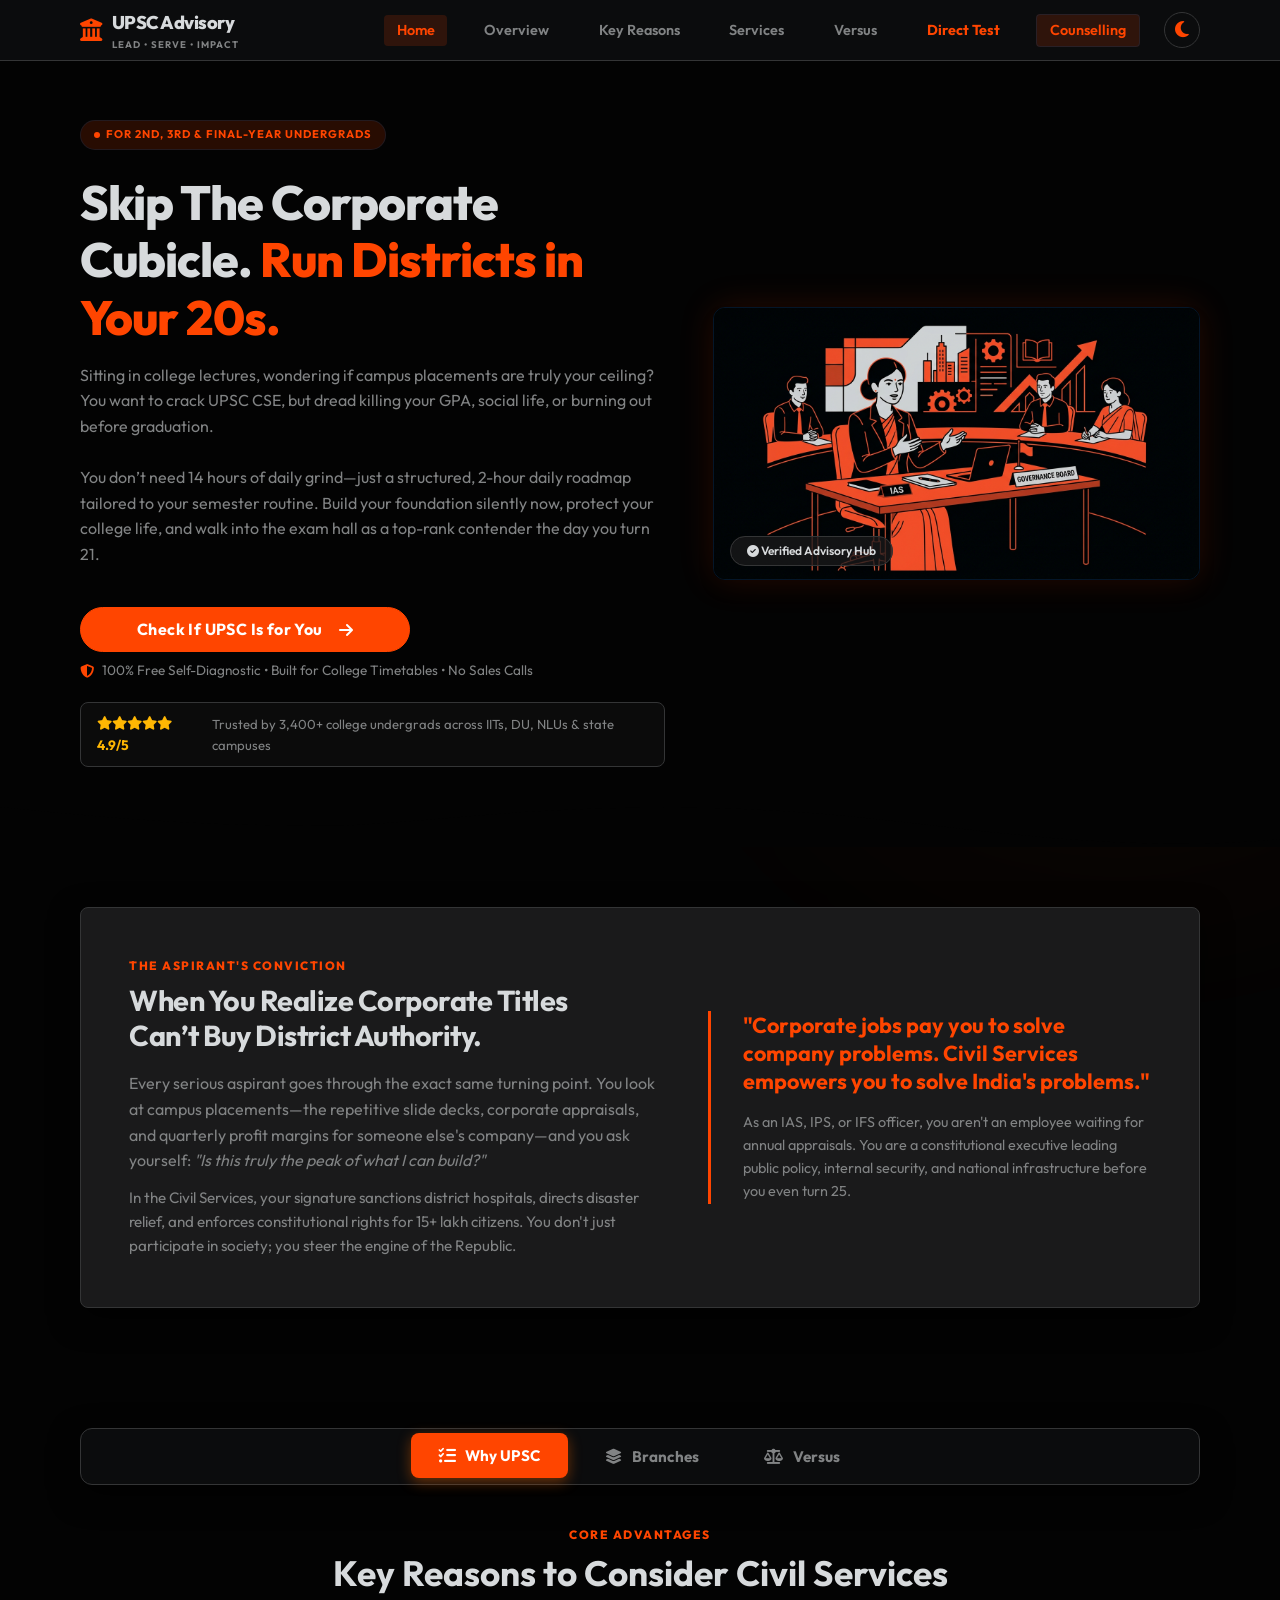
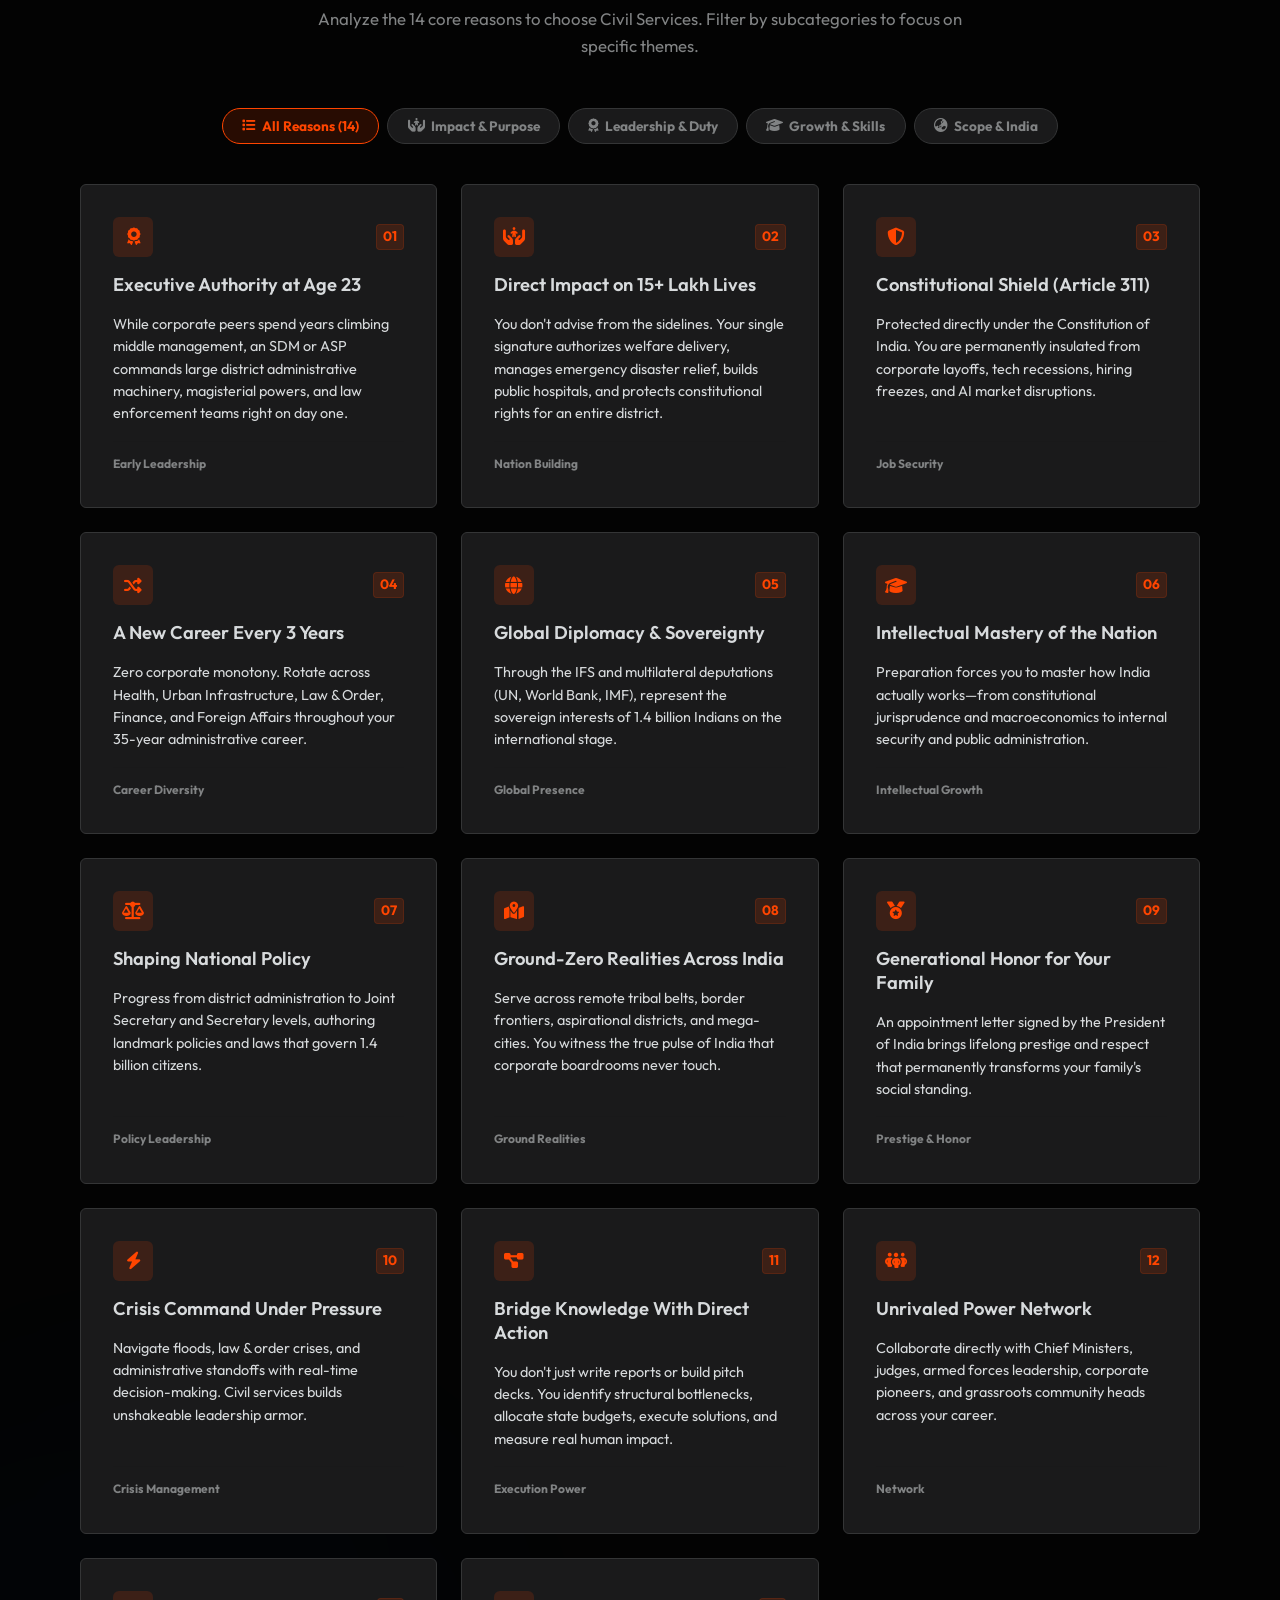
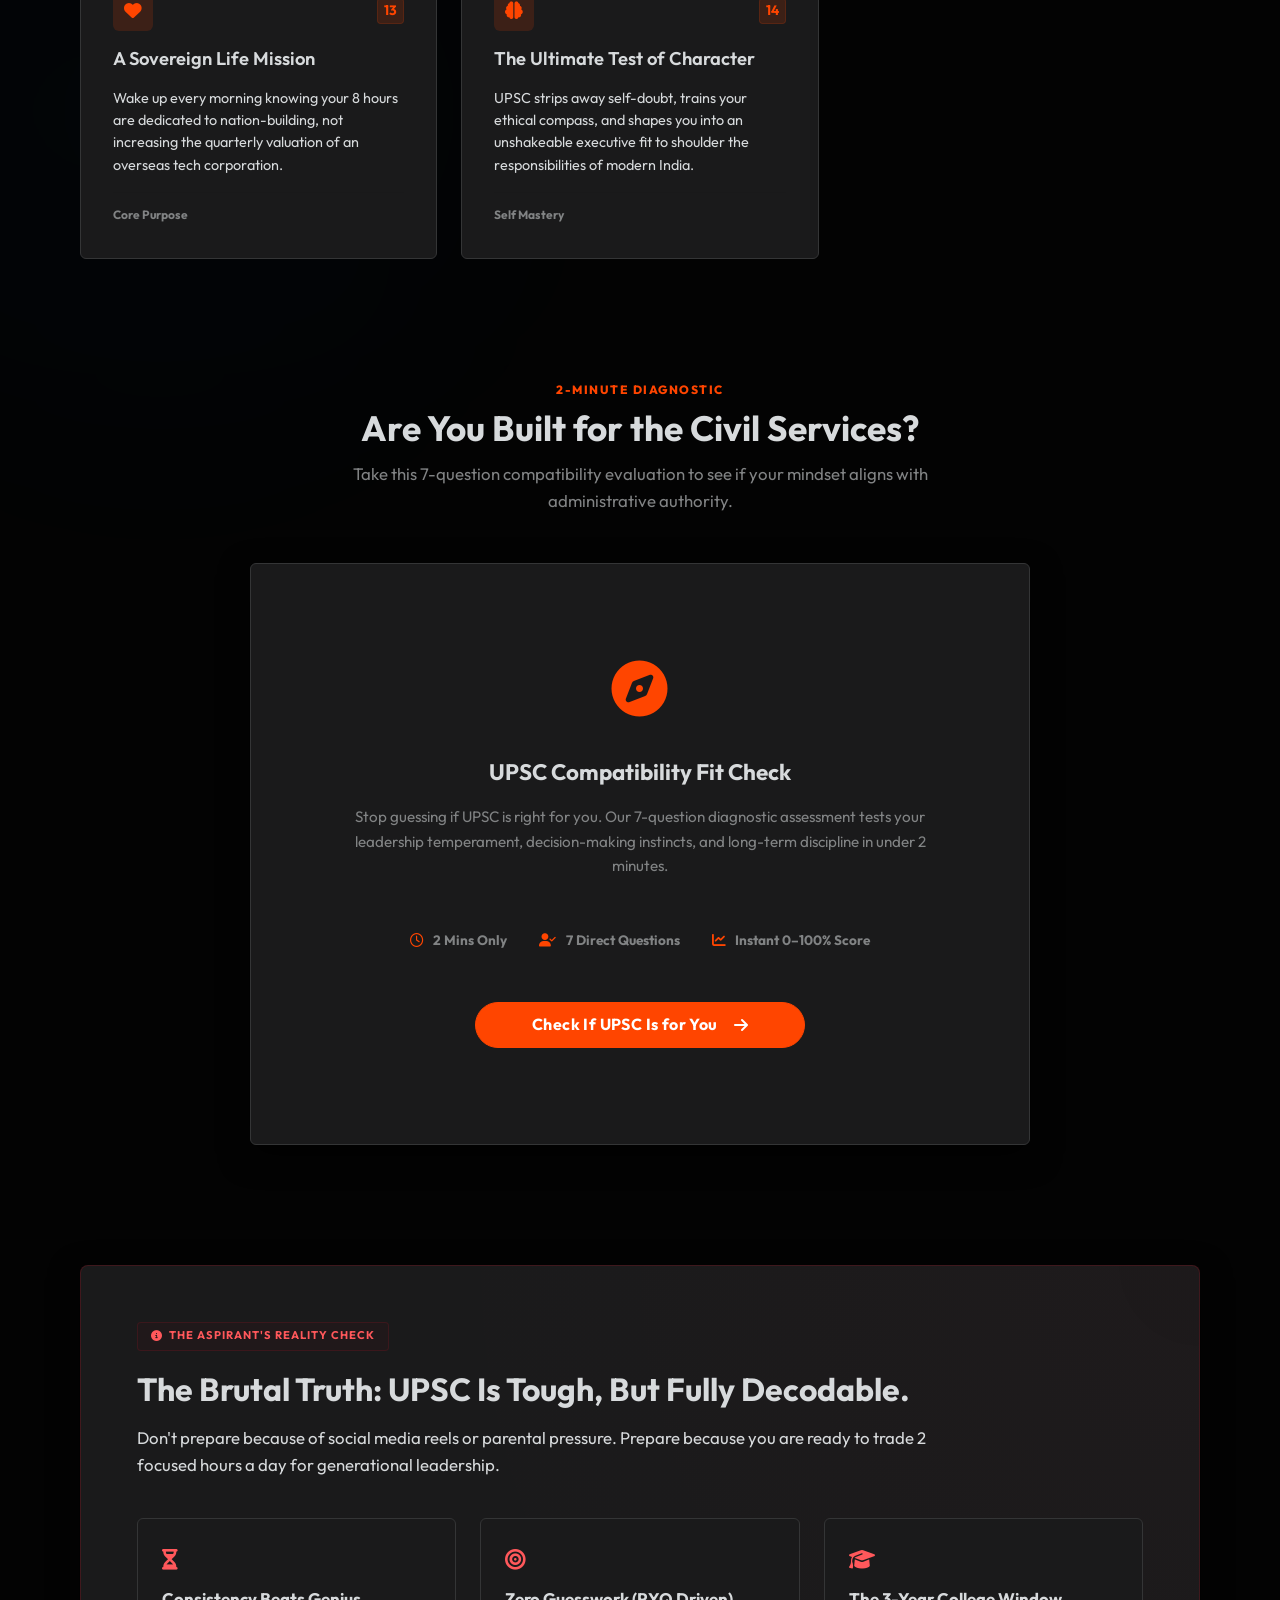
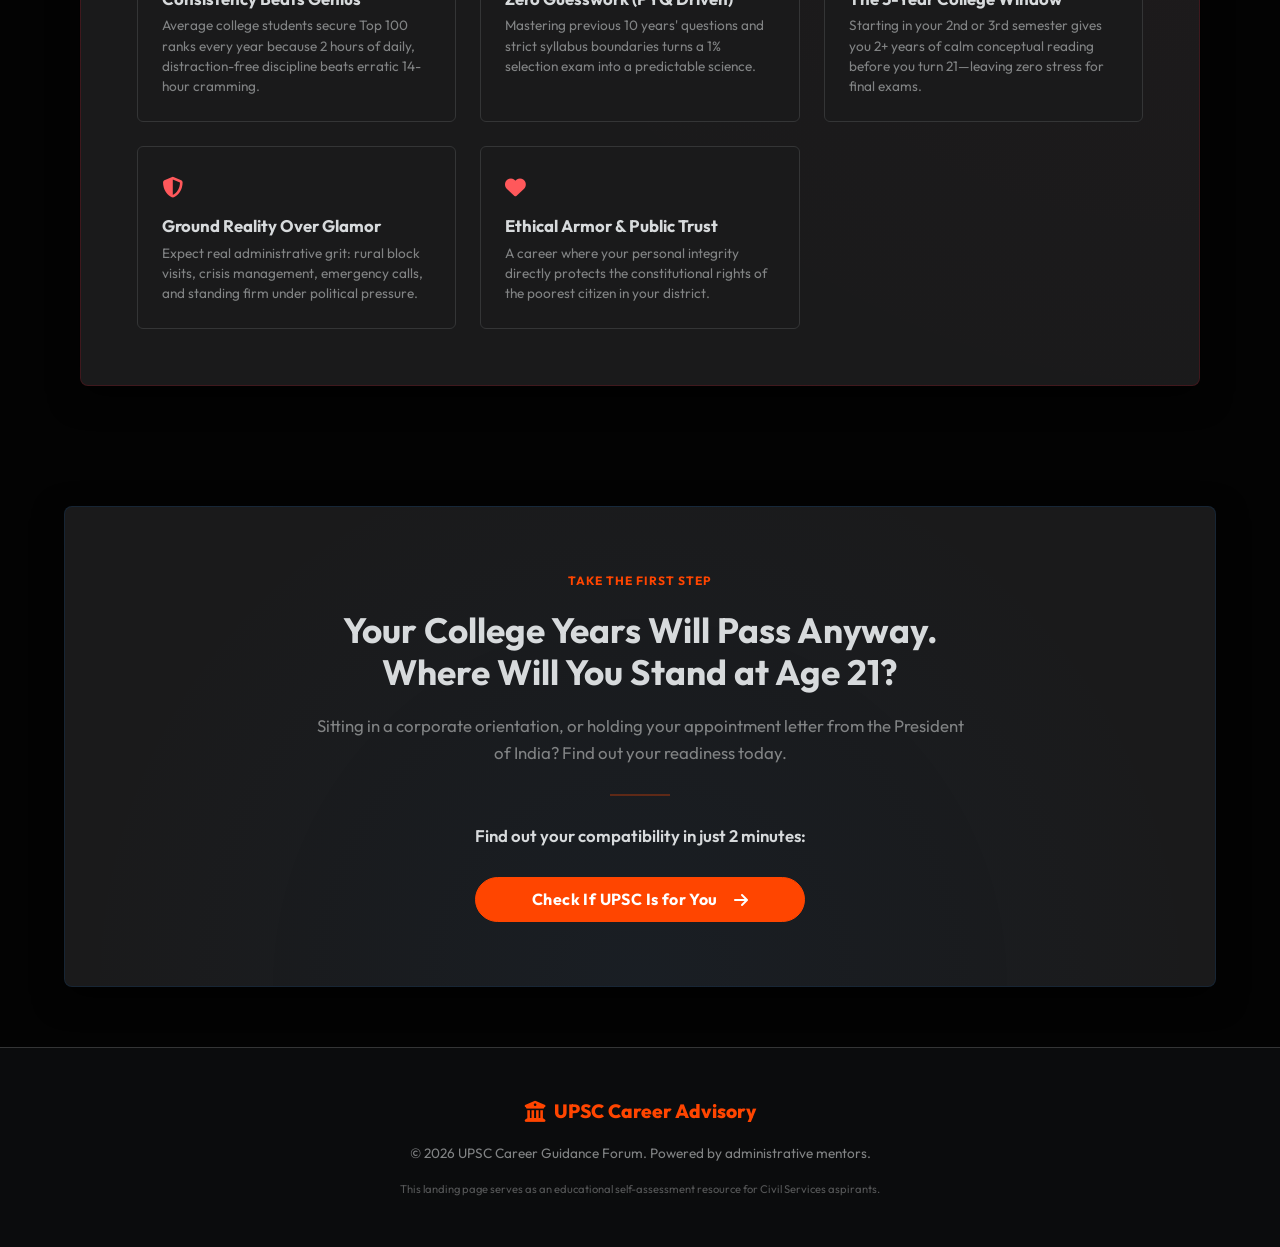
==== commit 9dde525a: "Adjust CTA button dimensions: decreased height and increased length" ====
--- a/index.html
+++ b/index.html
@@ -76,7 +76,7 @@
           </p>
 
           <div class="hero-actions" style="margin-bottom: 0.5rem;">
-            <a href="quiz.html" class="btn btn-primary btn-shimmer" style="padding: 1rem 2.5rem; font-size: 1.1rem; border-radius: 50px; font-weight: 700;">Check If UPSC Is for You <i class="fa-solid fa-arrow-right" style="margin-left: 6px;"></i></a>
+            <a href="quiz.html" class="btn btn-primary btn-shimmer" style="padding: 0.55rem 3.5rem; font-size: 1rem; border-radius: 50px; font-weight: 700; display: inline-flex; align-items: center; justify-content: center;">Check If UPSC Is for You <i class="fa-solid fa-arrow-right" style="margin-left: 8px;"></i></a>
           </div>
 
           <!-- Friction Reducer -->
@@ -628,8 +628,8 @@
             <span><i class="fa-solid fa-chart-line" style="color: var(--color-accent-orange); margin-right: 0.4rem;"></i> Instant 0–100% Score</span>
           </div>
 
-          <a href="quiz.html" class="btn btn-primary btn-booking btn-shimmer" style="text-decoration: none; padding: 0.9rem 2.5rem; font-size: 1rem; border-radius: 50px; font-weight: 700;">
-            Check If UPSC Is for You <i class="fa-solid fa-arrow-right" style="margin-left: 6px;"></i>
+          <a href="quiz.html" class="btn btn-primary btn-booking btn-shimmer" style="text-decoration: none; padding: 0.55rem 3.5rem; font-size: 1rem; border-radius: 50px; font-weight: 700; display: inline-flex; align-items: center; justify-content: center;">
+            Check If UPSC Is for You <i class="fa-solid fa-arrow-right" style="margin-left: 8px;"></i>
           </a>
         </div>
       </div>
@@ -691,7 +691,7 @@
       
       <p class="cta-question">Find out your compatibility in just 2 minutes:</p>
       <div class="cta-buttons">
-        <a href="quiz.html" class="btn btn-primary" style="padding: 1rem 2.5rem; font-size: 1.05rem; border-radius: 50px; font-weight: 700;">Check If UPSC Is for You <i class="fa-solid fa-arrow-right" style="margin-left: 6px;"></i></a>
+        <a href="quiz.html" class="btn btn-primary" style="padding: 0.55rem 3.5rem; font-size: 1rem; border-radius: 50px; font-weight: 700; display: inline-flex; align-items: center; justify-content: center;">Check If UPSC Is for You <i class="fa-solid fa-arrow-right" style="margin-left: 8px;"></i></a>
       </div>
     </div>
   </section>
--- a/style.css
+++ b/style.css
@@ -208,16 +208,17 @@
 .btn {
   display: inline-flex;
   align-items: center;
+  justify-content: center;
   gap: 0.5rem;
-  padding: 0.6rem 1.5rem;
+  padding: 0.55rem 2.5rem;
   font-family: var(--font-body);
-  font-size: 0.9rem;
+  font-size: 0.95rem;
   font-weight: 700;
   border-radius: 9999px;
   cursor: pointer;
   transition: all 0.2s ease;
   text-transform: none;
-  letter-spacing: 0.5px;
+  letter-spacing: 0.4px;
 }
 
 .btn-primary {
@@ -1416,7 +1417,7 @@
 
 .btn-booking {
   justify-content: center;
-  padding: 0.75rem 2rem;
+  padding: 0.55rem 3rem;
 }
 
 /* Booking success message state */
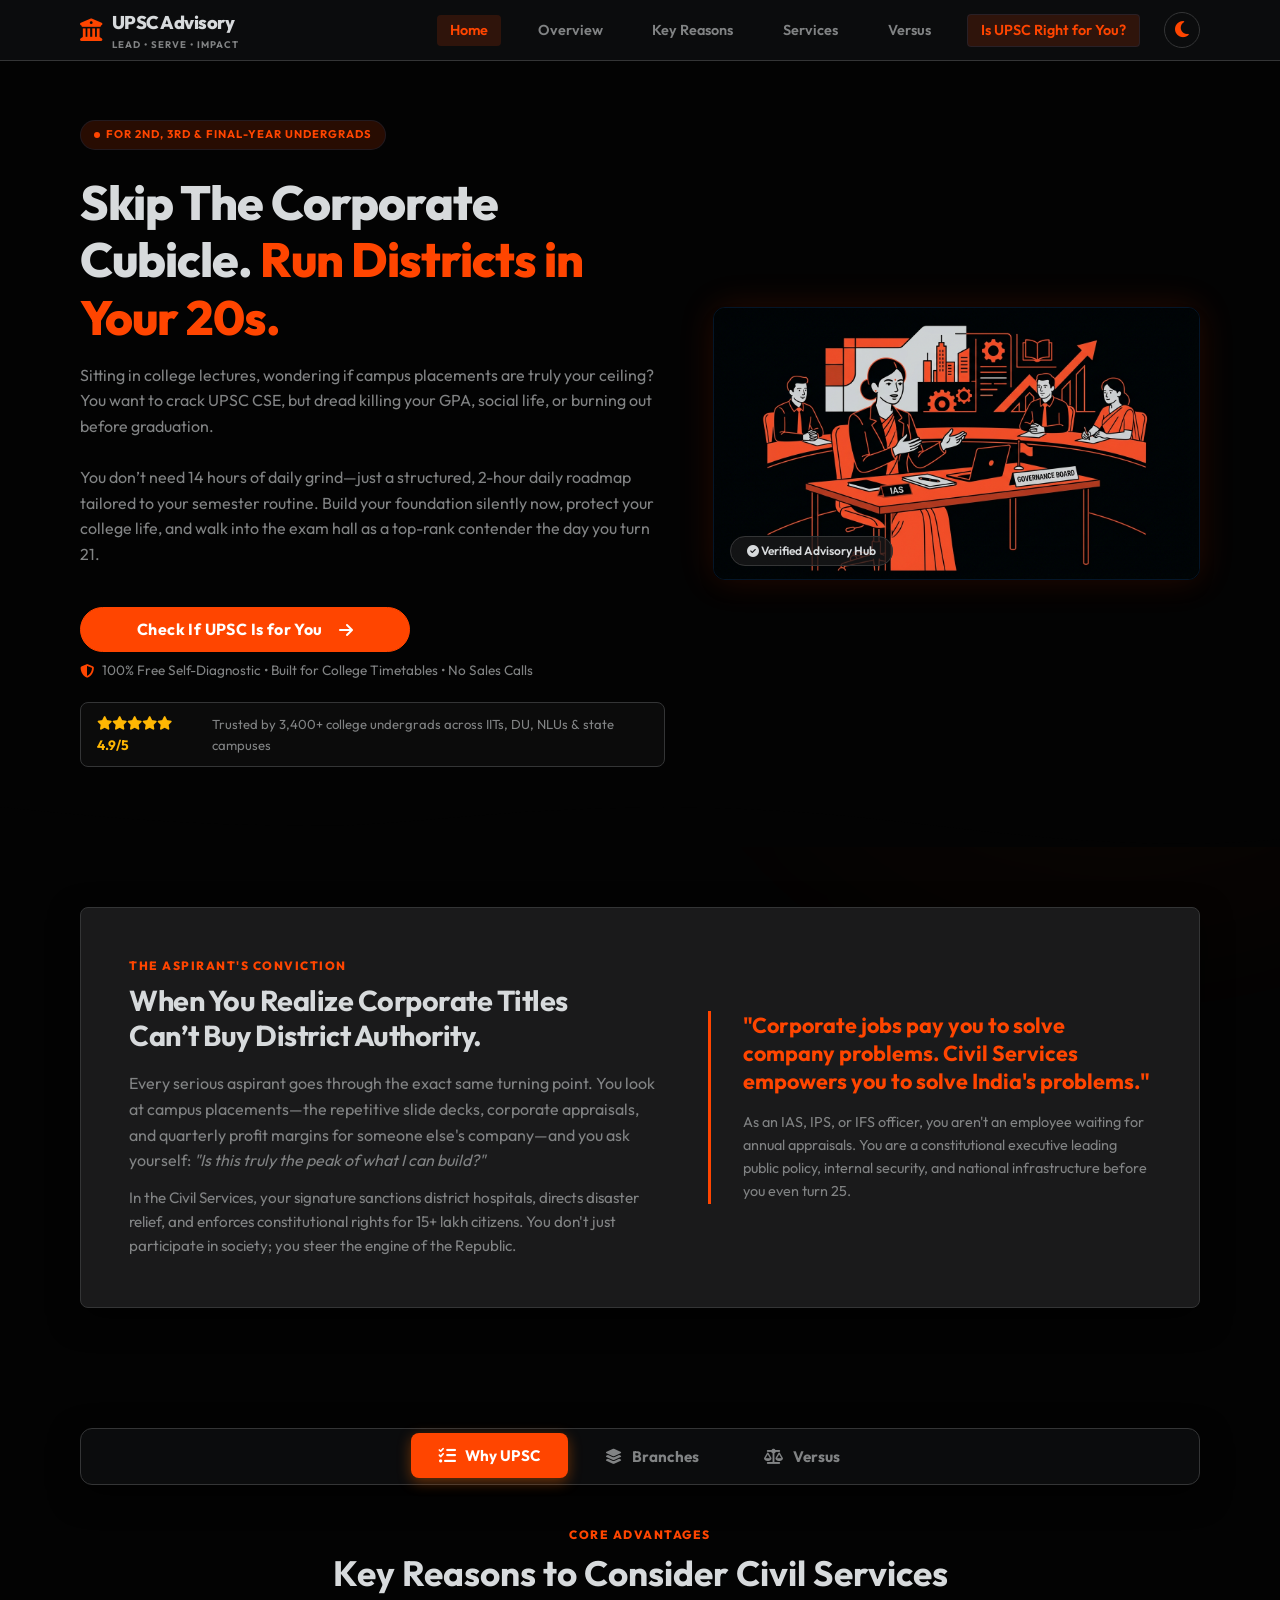
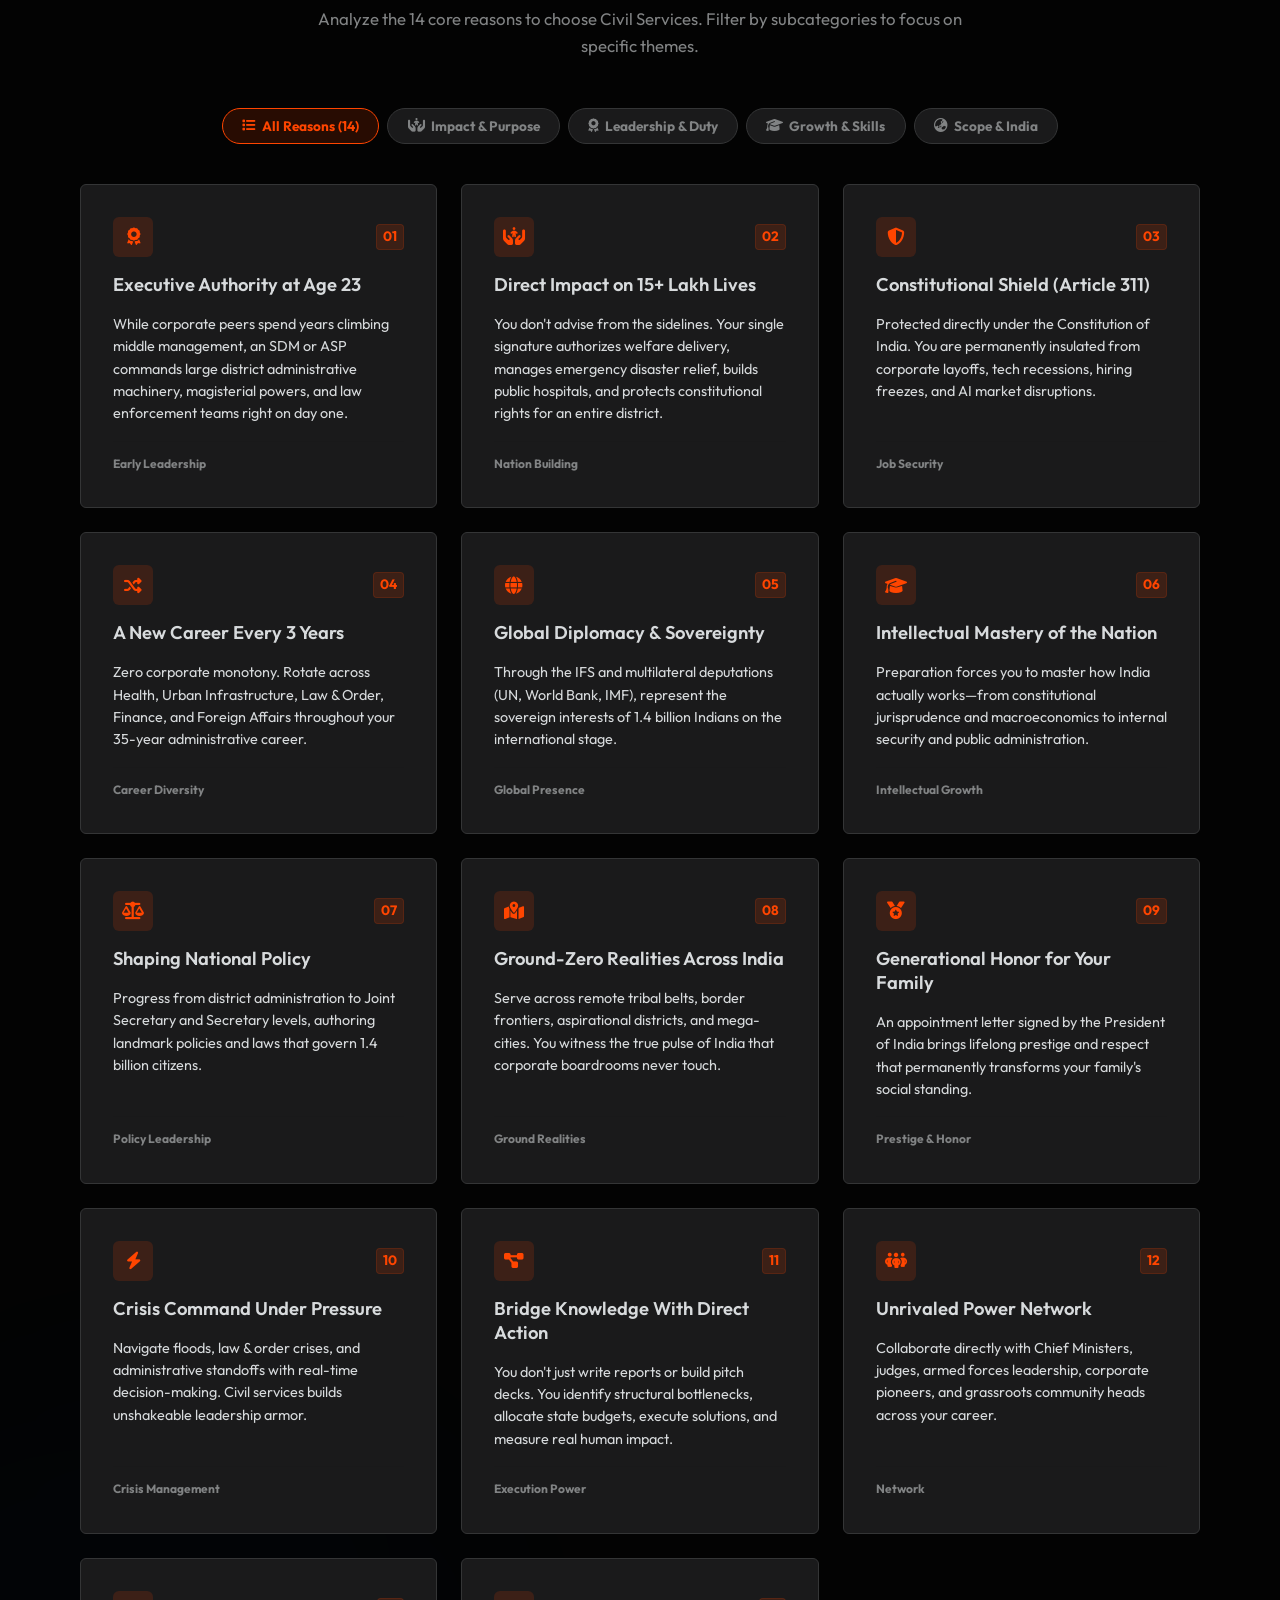
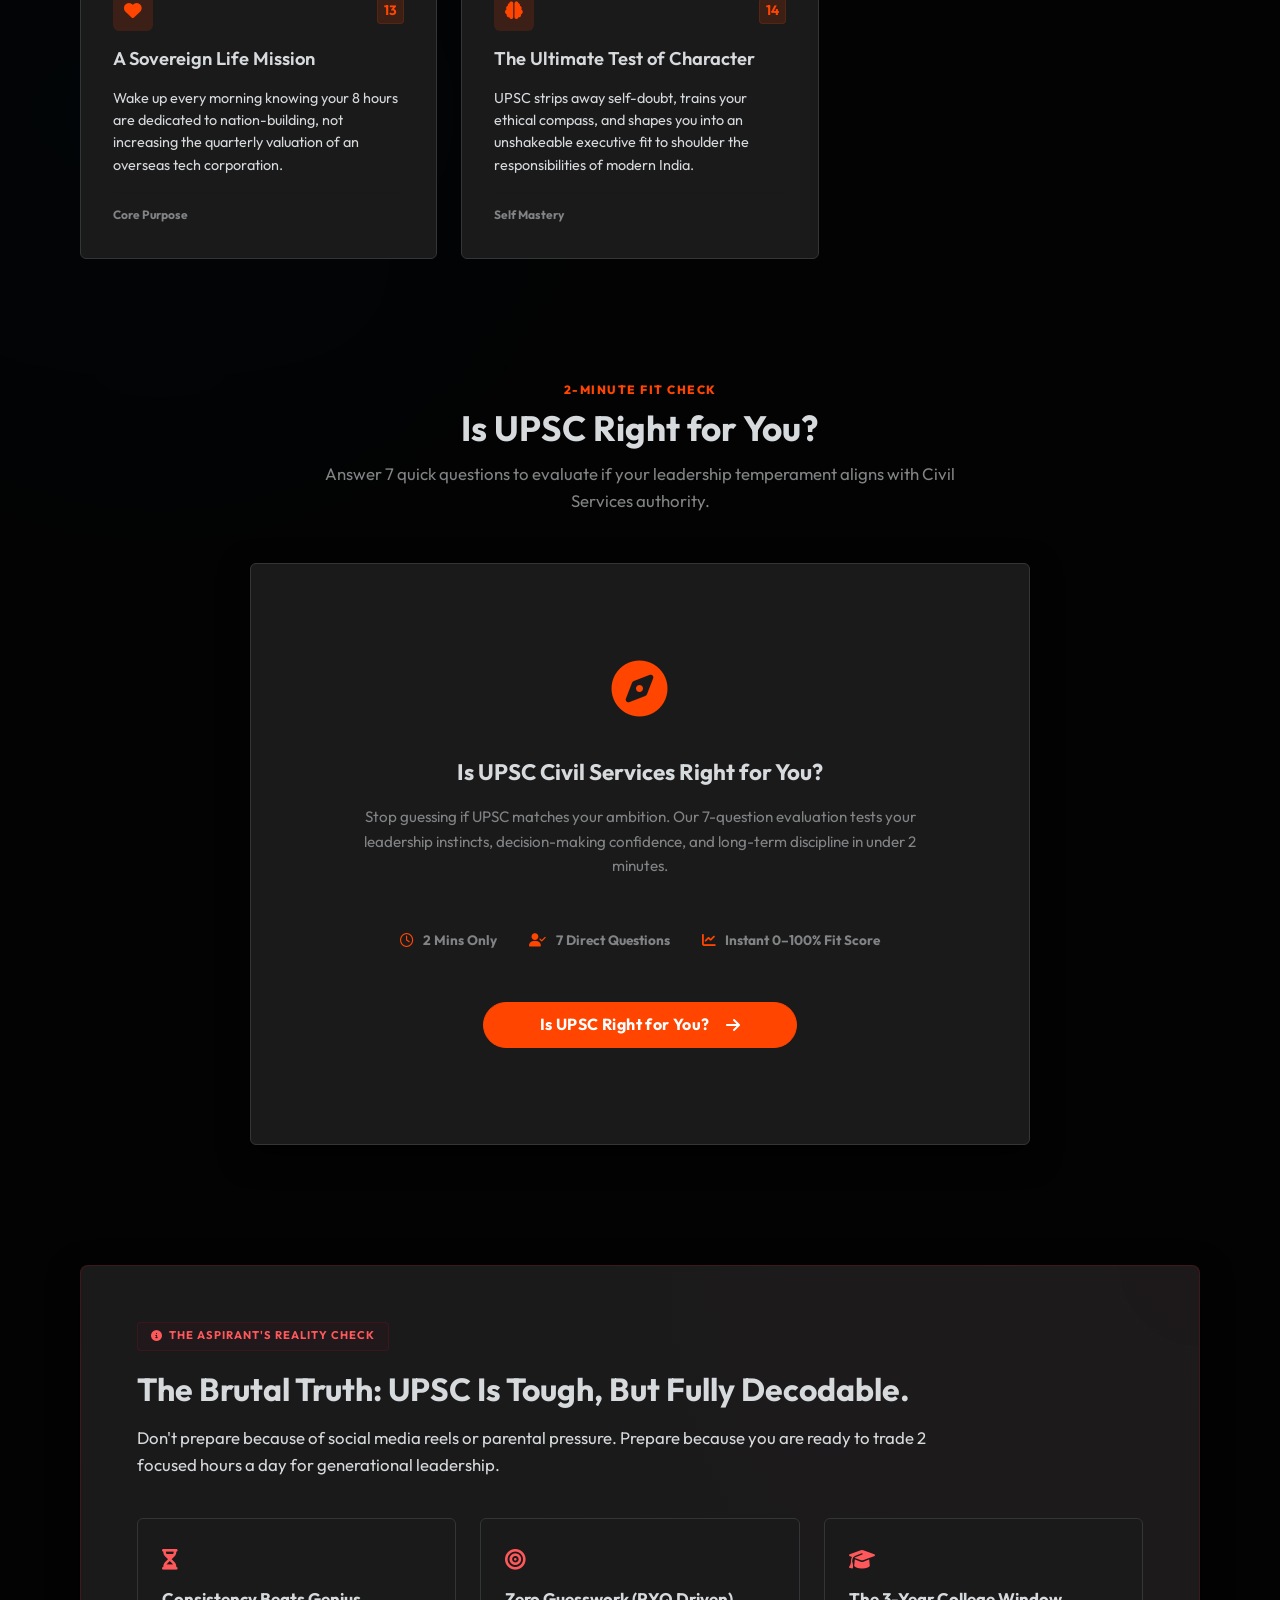
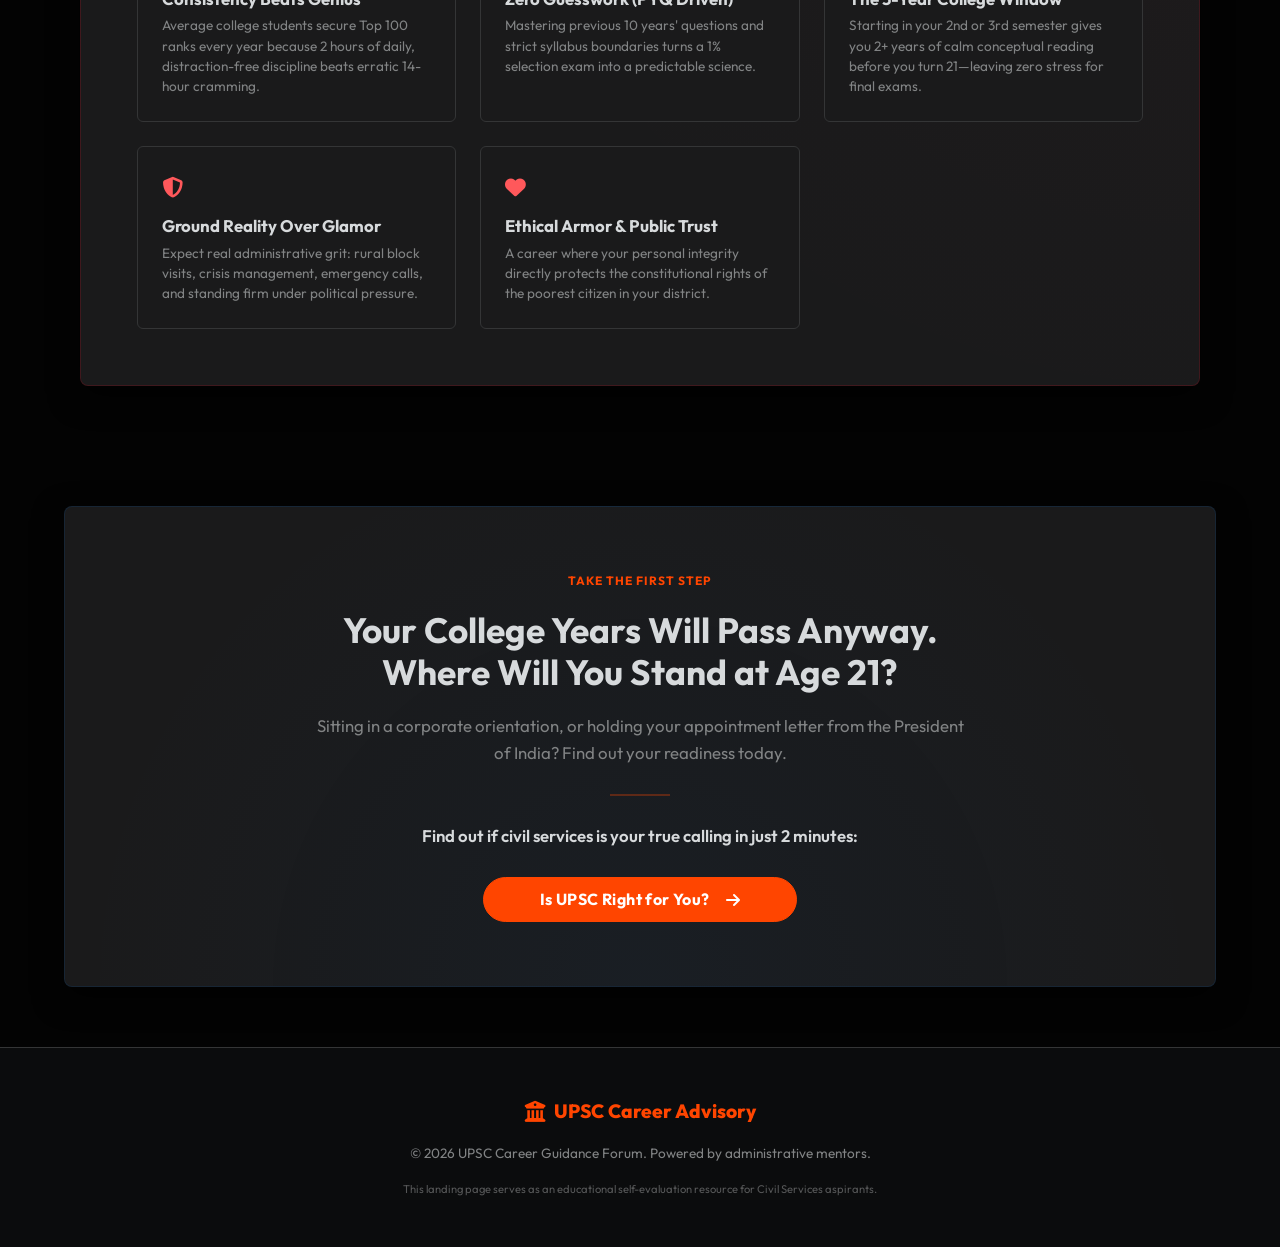
==== commit c7613ffc: "Update all CTAs to theme 'Is UPSC Right for You?' and eliminate 'assessment' keyword" ====
--- a/index.html
+++ b/index.html
@@ -47,11 +47,10 @@
             <li><a href="#reasons">Key Reasons</a></li>
             <li><a href="#services">Services</a></li>
             <li><a href="#comparison">Versus</a></li>
-            <li><a href="assessment.html" style="color: var(--color-accent-orange); font-weight: 700;">Direct Test</a></li>
-            <li><a href="quiz.html" class="nav-btn-highlight">Counselling</a></li>
+            <li><a href="quiz.html" class="nav-btn-highlight">Is UPSC Right for You?</a></li>
           </ul>
         </nav>
-        <a href="quiz.html" class="header-cta-btn">Counselling</a>
+        <a href="quiz.html" class="header-cta-btn">Is UPSC Right for You?</a>
         <button id="theme-toggle" class="theme-toggle-btn" aria-label="Toggle Theme">
           <i class="fa-solid fa-moon"></i>
         </button>
@@ -609,27 +608,27 @@
   <section class="quiz-section" id="quiz">
     <div class="container">
       <div class="section-header">
-        <span class="section-subtitle">2-MINUTE DIAGNOSTIC</span>
-        <h2>Are You Built for the Civil Services?</h2>
-        <p>Take this 7-question compatibility evaluation to see if your mindset aligns with administrative authority.</p>
+        <span class="section-subtitle">2-MINUTE FIT CHECK</span>
+        <h2>Is UPSC Right for You?</h2>
+        <p>Answer 7 quick questions to evaluate if your leadership temperament aligns with Civil Services authority.</p>
       </div>
 
       <div class="quiz-container card-glass">
         <div class="quiz-intro-content" style="padding: 3rem 1.5rem; display: flex; flex-direction: column; align-items: center; text-align: center;">
           <i class="fa-solid fa-compass quiz-hero-icon" style="font-size: 3.5rem; color: var(--color-accent-orange); margin-bottom: 1.5rem; animation: float 4s ease-in-out infinite;"></i>
-          <h3>UPSC Compatibility Fit Check</h3>
+          <h3>Is UPSC Civil Services Right for You?</h3>
           <p style="max-width: 600px; margin-bottom: 2rem; font-size: 0.95rem; line-height: 1.6;">
-            Stop guessing if UPSC is right for you. Our 7-question diagnostic assessment tests your leadership temperament, decision-making instincts, and long-term discipline in under 2 minutes.
+            Stop guessing if UPSC matches your ambition. Our 7-question evaluation tests your leadership instincts, decision-making confidence, and long-term discipline in under 2 minutes.
           </p>
           
           <div class="teaser-features" style="display: flex; gap: 2rem; margin-bottom: 2rem; flex-wrap: wrap; justify-content: center; font-size: 0.85rem; font-weight: 700; color: var(--color-text-secondary);">
             <span><i class="fa-regular fa-clock" style="color: var(--color-accent-orange); margin-right: 0.4rem;"></i> 2 Mins Only</span>
             <span><i class="fa-solid fa-user-check" style="color: var(--color-accent-orange); margin-right: 0.4rem;"></i> 7 Direct Questions</span>
-            <span><i class="fa-solid fa-chart-line" style="color: var(--color-accent-orange); margin-right: 0.4rem;"></i> Instant 0–100% Score</span>
+            <span><i class="fa-solid fa-chart-line" style="color: var(--color-accent-orange); margin-right: 0.4rem;"></i> Instant 0–100% Fit Score</span>
           </div>
 
           <a href="quiz.html" class="btn btn-primary btn-booking btn-shimmer" style="text-decoration: none; padding: 0.55rem 3.5rem; font-size: 1rem; border-radius: 50px; font-weight: 700; display: inline-flex; align-items: center; justify-content: center;">
-            Check If UPSC Is for You <i class="fa-solid fa-arrow-right" style="margin-left: 8px;"></i>
+            Is UPSC Right for You? <i class="fa-solid fa-arrow-right" style="margin-left: 8px;"></i>
           </a>
         </div>
       </div>
@@ -689,9 +688,9 @@
       
       <div class="cta-divider"></div>
       
-      <p class="cta-question">Find out your compatibility in just 2 minutes:</p>
+      <p class="cta-question">Find out if civil services is your true calling in just 2 minutes:</p>
       <div class="cta-buttons">
-        <a href="quiz.html" class="btn btn-primary" style="padding: 0.55rem 3.5rem; font-size: 1rem; border-radius: 50px; font-weight: 700; display: inline-flex; align-items: center; justify-content: center;">Check If UPSC Is for You <i class="fa-solid fa-arrow-right" style="margin-left: 8px;"></i></a>
+        <a href="quiz.html" class="btn btn-primary" style="padding: 0.55rem 3.5rem; font-size: 1rem; border-radius: 50px; font-weight: 700; display: inline-flex; align-items: center; justify-content: center;">Is UPSC Right for You? <i class="fa-solid fa-arrow-right" style="margin-left: 8px;"></i></a>
       </div>
     </div>
   </section>
@@ -704,7 +703,7 @@
         <span>UPSC Career Advisory</span>
       </div>
       <p>&copy; 2026 UPSC Career Guidance Forum. Powered by administrative mentors.</p>
-      <p class="footer-note">This landing page serves as an educational self-assessment resource for Civil Services aspirants.</p>
+      <p class="footer-note">This landing page serves as an educational self-evaluation resource for Civil Services aspirants.</p>
     </div>
   </footer>
 
@@ -712,11 +711,11 @@
   <div class="mobile-bottom-nav">
     <a href="#hero" class="mobile-nav-link active"><i class="fa-solid fa-house"></i><span>Home</span></a>
     <a href="#reasons" class="mobile-nav-link"><i class="fa-solid fa-list-check"></i><span>Reasons</span></a>
-    <a href="assessment.html" class="mobile-nav-link center-fab">
+    <a href="quiz.html" class="mobile-nav-link center-fab">
       <div class="fab-circle">
         <i class="fa-solid fa-compass"></i>
       </div>
-      <span>Quiz</span>
+      <span>Fit Check</span>
     </a>
     <a href="#services" class="mobile-nav-link"><i class="fa-solid fa-layer-group"></i><span>Services</span></a>
     <a href="#comparison" class="mobile-nav-link"><i class="fa-solid fa-scale-balanced"></i><span>Versus</span></a>
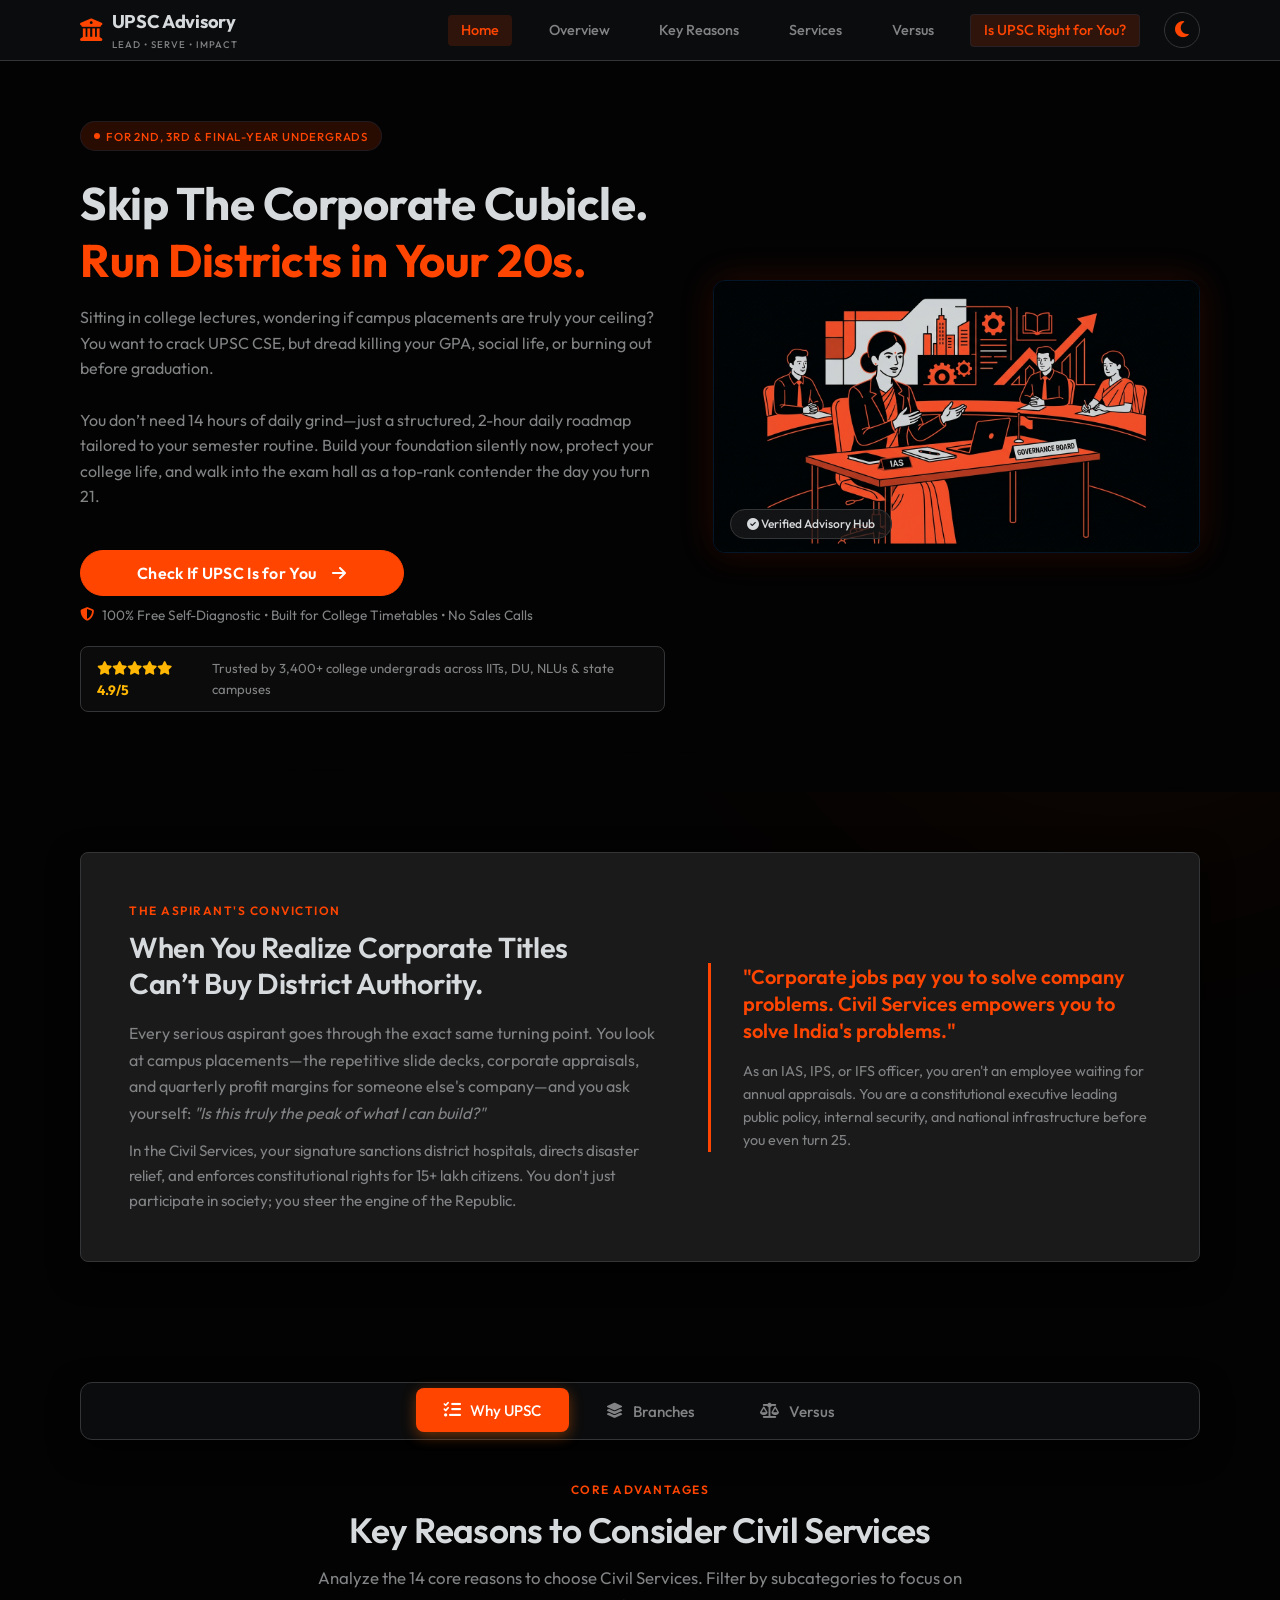
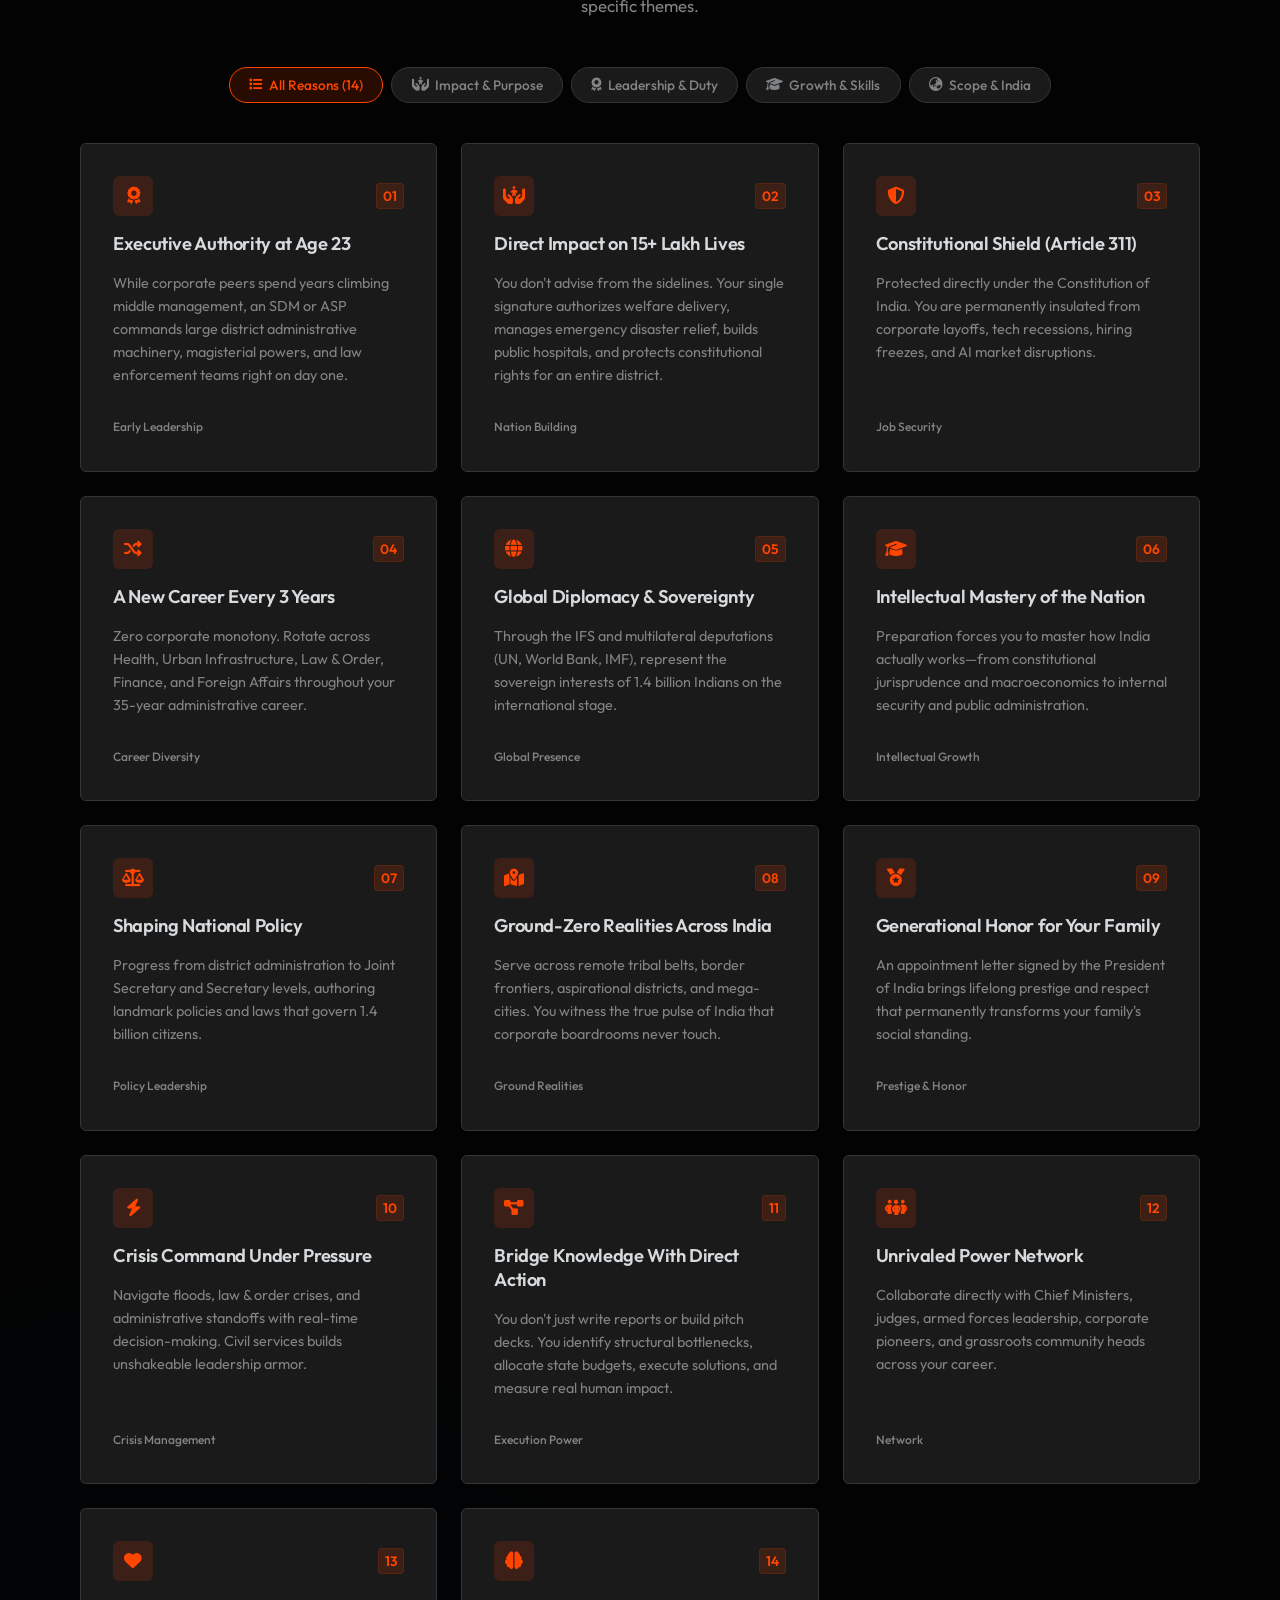
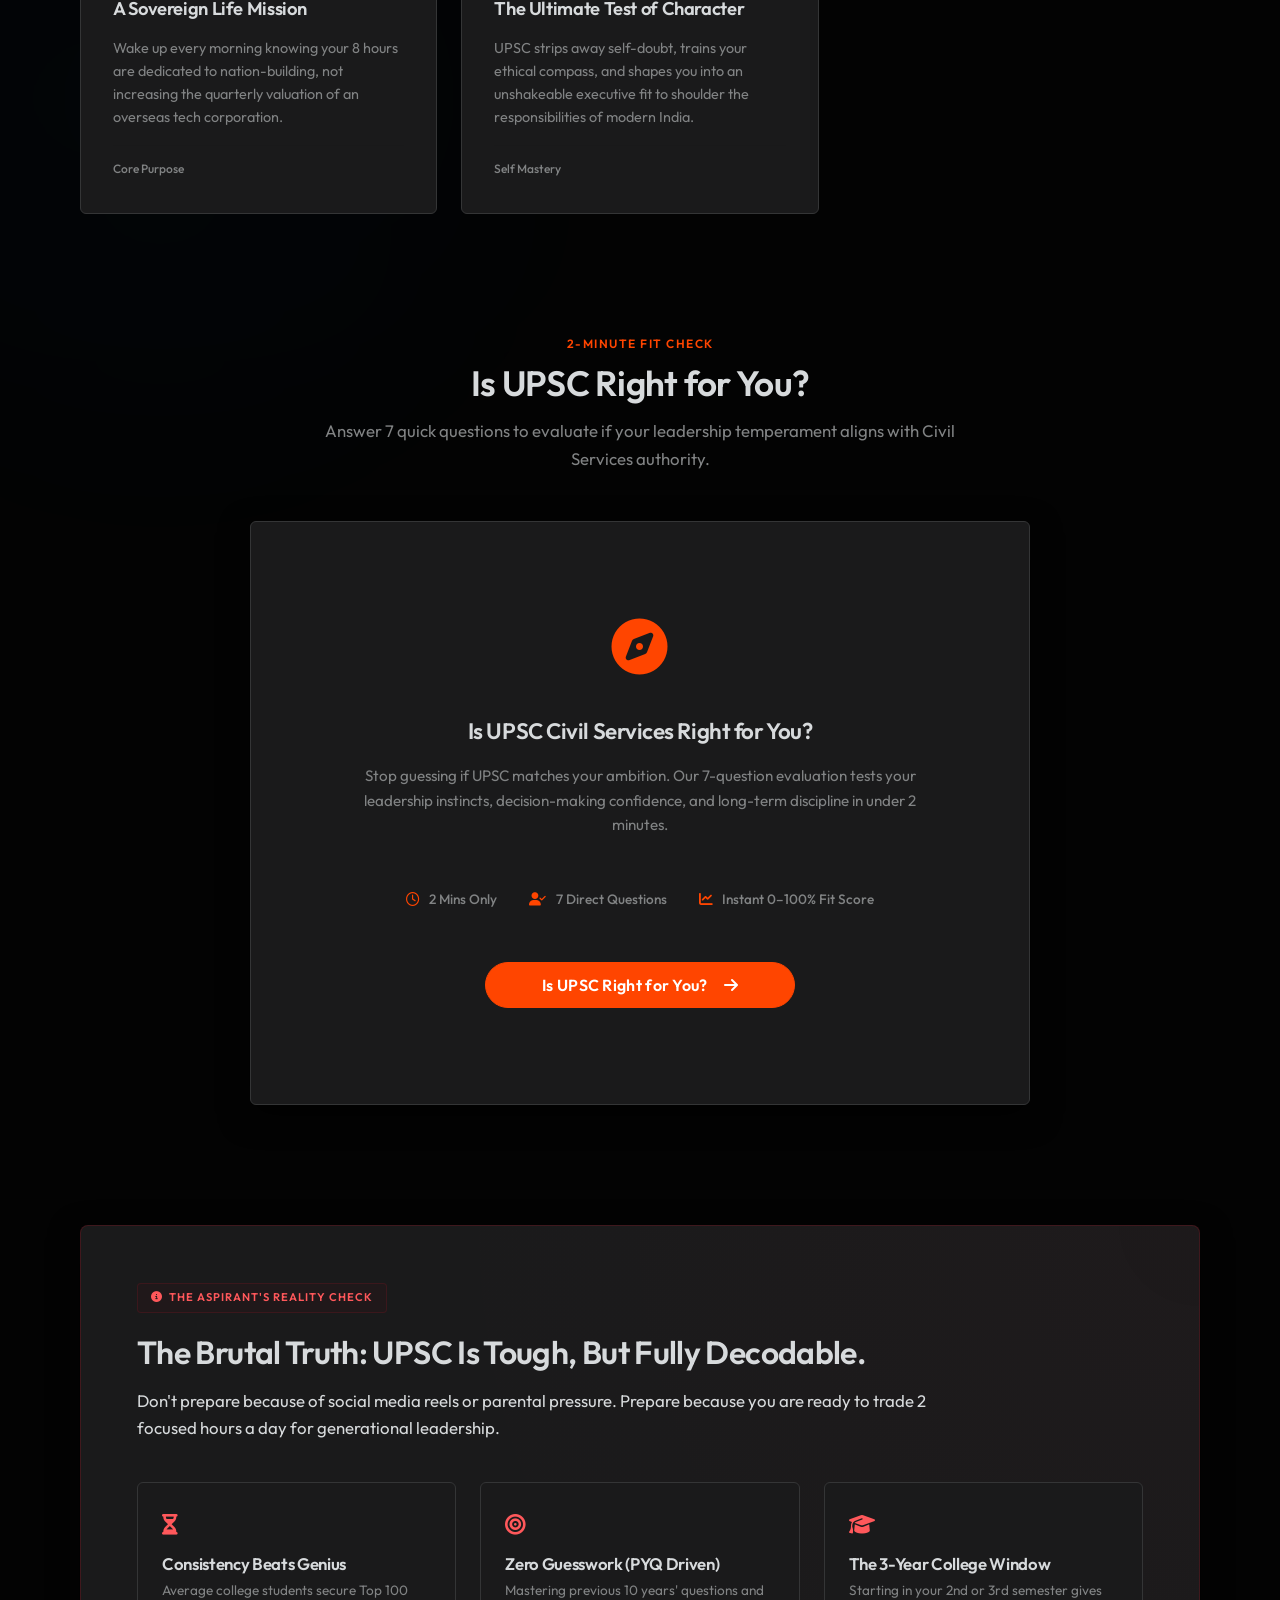
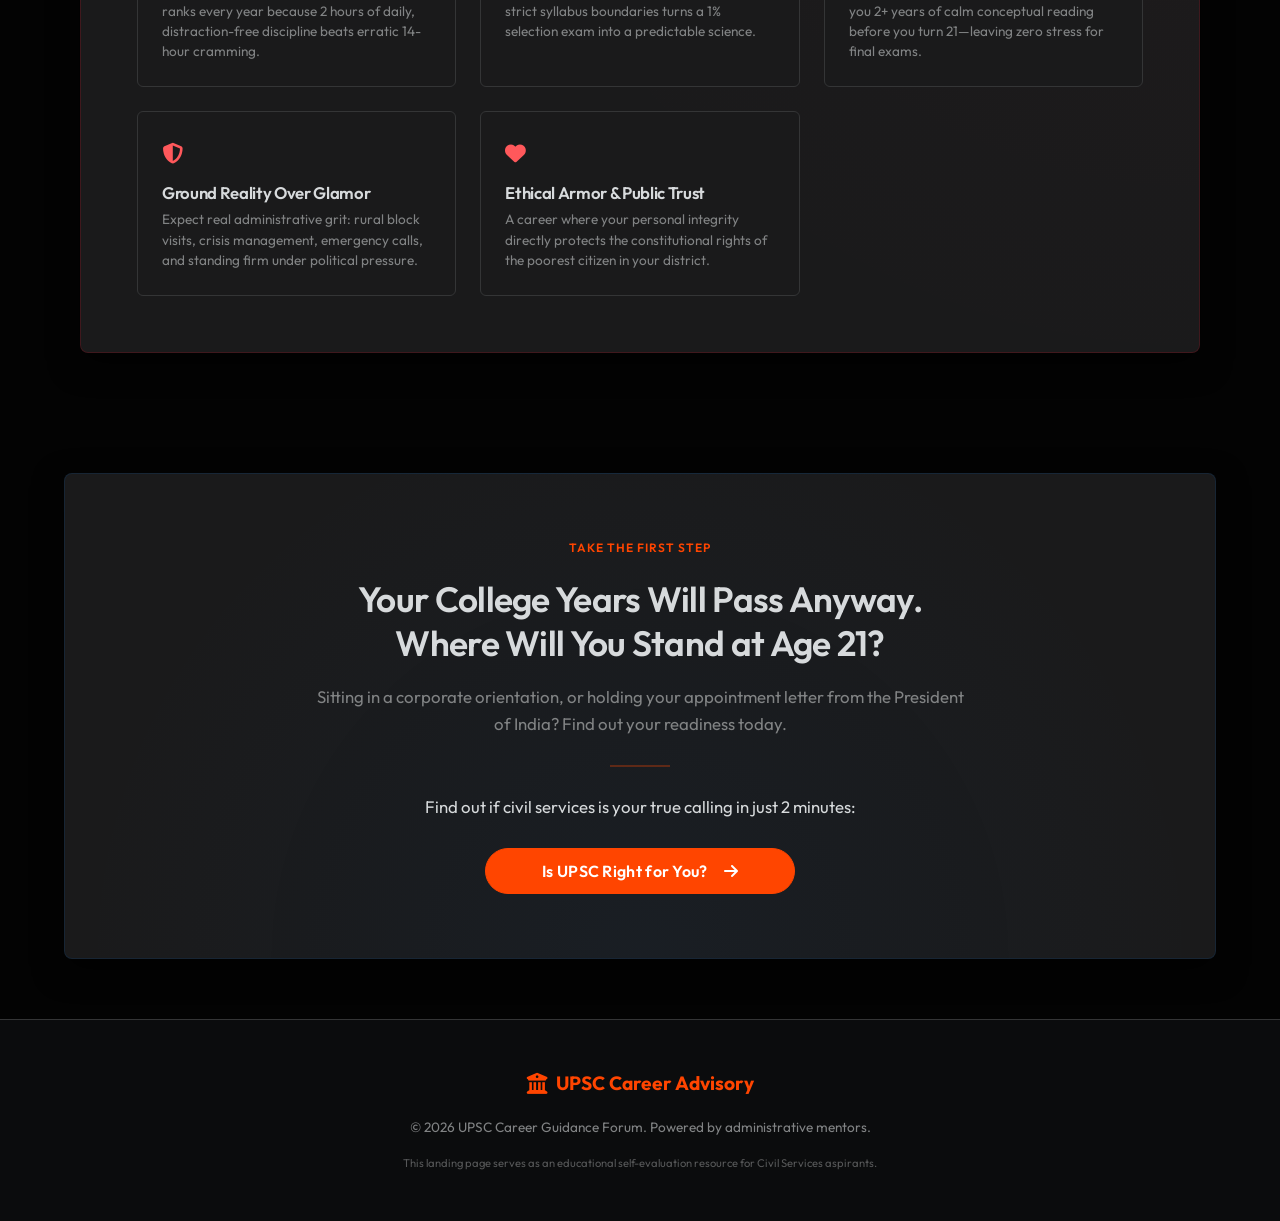
==== commit 770450d1: "Normalize typography and soften font weights across website" ====
--- a/index.html
+++ b/index.html
@@ -75,7 +75,7 @@
           </p>
 
           <div class="hero-actions" style="margin-bottom: 0.5rem;">
-            <a href="quiz.html" class="btn btn-primary btn-shimmer" style="padding: 0.55rem 3.5rem; font-size: 1rem; border-radius: 50px; font-weight: 700; display: inline-flex; align-items: center; justify-content: center;">Check If UPSC Is for You <i class="fa-solid fa-arrow-right" style="margin-left: 8px;"></i></a>
+            <a href="quiz.html" class="btn btn-primary btn-shimmer" style="padding: 0.55rem 3.5rem; font-size: 1rem; border-radius: 50px; font-weight: 600; display: inline-flex; align-items: center; justify-content: center;">Check If UPSC Is for You <i class="fa-solid fa-arrow-right" style="margin-left: 8px;"></i></a>
           </div>
 
           <!-- Friction Reducer -->
@@ -621,13 +621,13 @@
             Stop guessing if UPSC matches your ambition. Our 7-question evaluation tests your leadership instincts, decision-making confidence, and long-term discipline in under 2 minutes.
           </p>
           
-          <div class="teaser-features" style="display: flex; gap: 2rem; margin-bottom: 2rem; flex-wrap: wrap; justify-content: center; font-size: 0.85rem; font-weight: 700; color: var(--color-text-secondary);">
+          <div class="teaser-features" style="display: flex; gap: 2rem; margin-bottom: 2rem; flex-wrap: wrap; justify-content: center; font-size: 0.85rem; font-weight: 500; color: var(--color-text-secondary);">
             <span><i class="fa-regular fa-clock" style="color: var(--color-accent-orange); margin-right: 0.4rem;"></i> 2 Mins Only</span>
             <span><i class="fa-solid fa-user-check" style="color: var(--color-accent-orange); margin-right: 0.4rem;"></i> 7 Direct Questions</span>
             <span><i class="fa-solid fa-chart-line" style="color: var(--color-accent-orange); margin-right: 0.4rem;"></i> Instant 0–100% Fit Score</span>
           </div>
 
-          <a href="quiz.html" class="btn btn-primary btn-booking btn-shimmer" style="text-decoration: none; padding: 0.55rem 3.5rem; font-size: 1rem; border-radius: 50px; font-weight: 700; display: inline-flex; align-items: center; justify-content: center;">
+          <a href="quiz.html" class="btn btn-primary btn-booking btn-shimmer" style="text-decoration: none; padding: 0.55rem 3.5rem; font-size: 1rem; border-radius: 50px; font-weight: 600; display: inline-flex; align-items: center; justify-content: center;">
             Is UPSC Right for You? <i class="fa-solid fa-arrow-right" style="margin-left: 8px;"></i>
           </a>
         </div>
@@ -690,7 +690,7 @@
       
       <p class="cta-question">Find out if civil services is your true calling in just 2 minutes:</p>
       <div class="cta-buttons">
-        <a href="quiz.html" class="btn btn-primary" style="padding: 0.55rem 3.5rem; font-size: 1rem; border-radius: 50px; font-weight: 700; display: inline-flex; align-items: center; justify-content: center;">Is UPSC Right for You? <i class="fa-solid fa-arrow-right" style="margin-left: 8px;"></i></a>
+        <a href="quiz.html" class="btn btn-primary" style="padding: 0.55rem 3.5rem; font-size: 1rem; border-radius: 50px; font-weight: 600; display: inline-flex; align-items: center; justify-content: center;">Is UPSC Right for You? <i class="fa-solid fa-arrow-right" style="margin-left: 8px;"></i></a>
       </div>
     </div>
   </section>
--- a/style.css
+++ b/style.css
@@ -85,9 +85,12 @@
 
 body {
   font-family: var(--font-body);
+  font-weight: 400;
+  -webkit-font-smoothing: antialiased;
+  -moz-osx-font-smoothing: grayscale;
   background-color: var(--color-bg-base);
   color: var(--color-text-primary);
-  line-height: 1.6;
+  line-height: 1.65;
   overflow-x: hidden;
   position: relative;
   -webkit-tap-highlight-color: transparent;
@@ -164,13 +167,15 @@
 
 /* Typography elements */
 h1, h2, h3, h4 {
-  font-weight: 700;
-  line-height: 1.2;
-  color: var(--color-text-primary);
+  font-weight: 600;
+  line-height: 1.25;
+  color: var(--color-text-primary);
+  letter-spacing: -0.02em;
 }
 
 p {
   color: var(--color-text-secondary);
+  font-weight: 400;
 }
 
 a {
@@ -213,12 +218,12 @@
   padding: 0.55rem 2.5rem;
   font-family: var(--font-body);
   font-size: 0.95rem;
-  font-weight: 700;
+  font-weight: 600;
   border-radius: 9999px;
   cursor: pointer;
   transition: all 0.2s ease;
   text-transform: none;
-  letter-spacing: 0.4px;
+  letter-spacing: 0.3px;
 }
 
 .btn-primary {
@@ -282,7 +287,7 @@
 
 .section-subtitle {
   font-size: 0.75rem;
-  font-weight: 800;
+  font-weight: 600;
   letter-spacing: 1.5px;
   color: var(--color-accent-orange);
   text-transform: uppercase;
@@ -297,6 +302,7 @@
 
 .section-header h2 {
   font-size: 2.2rem;
+  font-weight: 600;
   margin-bottom: 0.75rem;
 }
 
@@ -304,6 +310,7 @@
   max-width: 650px;
   margin: 0 auto;
   font-size: 1.05rem;
+  font-weight: 400;
 }
 
 /* ==========================================
@@ -347,14 +354,14 @@
 
 .logo-title {
   font-size: 1.15rem;
-  font-weight: 800;
-  color: var(--color-text-primary);
-  letter-spacing: -0.5px;
+  font-weight: 700;
+  color: var(--color-text-primary);
+  letter-spacing: -0.3px;
 }
 
 .logo-subtitle {
   font-size: 0.6rem;
-  font-weight: 700;
+  font-weight: 500;
   letter-spacing: 1px;
   color: var(--color-text-secondary);
 }
@@ -374,7 +381,7 @@
 
 .desktop-nav a {
   font-size: 0.9rem;
-  font-weight: 600;
+  font-weight: 500;
   color: var(--color-text-secondary);
   padding: 0.4rem 0.8rem;
   border-radius: 4px;
@@ -391,6 +398,7 @@
   background: var(--color-accent-orange-glow);
   border: 1px solid rgba(10, 102, 194, 0.15);
   color: var(--color-accent-orange) !important;
+  font-weight: 500;
 }
 
 .nav-btn-highlight:hover {
@@ -453,9 +461,9 @@
   background: var(--color-accent-orange-glow);
   border: 1px solid rgba(10, 102, 194, 0.15);
   border-radius: 9999px;
-  font-size: 0.7rem;
-  letter-spacing: 1px;
-  font-weight: 700;
+  font-size: 0.72rem;
+  letter-spacing: 0.8px;
+  font-weight: 500;
   color: var(--color-accent-orange);
   margin-bottom: 1.5rem;
 }
@@ -469,10 +477,10 @@
 }
 
 .hero h1 {
-  font-size: 3rem;
-  font-weight: 800;
-  color: var(--color-text-primary);
-  letter-spacing: -1px;
+  font-size: 2.85rem;
+  font-weight: 700;
+  color: var(--color-text-primary);
+  letter-spacing: -0.5px;
   margin-bottom: 1rem;
 }
 
@@ -480,7 +488,7 @@
   font-size: 1.35rem;
   color: var(--color-accent-orange);
   margin-bottom: 1.5rem;
-  font-weight: 600;
+  font-weight: 500;
 }
 
 .hero-desc {
@@ -534,7 +542,7 @@
   padding: 0.4rem 1rem;
   border-radius: 9999px;
   font-size: 0.75rem;
-  font-weight: 600;
+  font-weight: 500;
   color: var(--color-text-primary);
 }
 
@@ -585,8 +593,9 @@
 
 .intro-text h2 {
   font-size: 1.8rem;
+  font-weight: 600;
   margin-bottom: 1.2rem;
-  letter-spacing: -0.5px;
+  letter-spacing: -0.3px;
 }
 
 .accent-text {
@@ -596,6 +605,7 @@
 .intro-text p {
   font-size: 1rem;
   color: var(--color-text-secondary);
+  font-weight: 400;
 }
 
 .intro-quote {
@@ -607,15 +617,16 @@
 }
 
 .portal-quote {
-  font-size: 1.35rem;
-  color: var(--color-accent-orange);
-  font-weight: 700;
-  line-height: 1.3;
+  font-size: 1.25rem;
+  color: var(--color-accent-orange);
+  font-weight: 600;
+  line-height: 1.35;
 }
 
 .quote-explanation {
   font-size: 0.9rem;
   line-height: 1.6;
+  font-weight: 400;
 }
 
 /* ==========================================
@@ -643,7 +654,7 @@
   padding: 0.8rem 1.8rem;
   font-family: var(--font-body);
   font-size: 0.95rem;
-  font-weight: 700;
+  font-weight: 500;
   border-radius: var(--border-radius-md);
   cursor: pointer;
   display: inline-flex;
@@ -715,7 +726,7 @@
   padding: 0.5rem 1.2rem;
   border-radius: 9999px;
   font-family: var(--font-body);
-  font-weight: 700;
+  font-weight: 500;
   font-size: 0.85rem;
   cursor: pointer;
   transition: all 0.2s ease;
@@ -785,7 +796,7 @@
 
 .reason-num {
   font-size: 0.85rem;
-  font-weight: 700;
+  font-weight: 600;
   color: var(--color-accent-orange);
   border: 1px solid var(--color-accent-orange-glow);
   background: var(--color-accent-orange-glow);
@@ -802,8 +813,9 @@
 
 .reason-body-text {
   font-size: 0.9rem;
-  color: var(--color-text-primary);
-  line-height: 1.55;
+  color: var(--color-text-secondary);
+  font-weight: 400;
+  line-height: 1.6;
 }
 
 .reason-footer {
@@ -814,7 +826,7 @@
 
 .reason-tag {
   font-size: 0.75rem;
-  font-weight: 700;
+  font-weight: 500;
   color: var(--color-text-secondary);
 }
 
@@ -869,7 +881,7 @@
 
 .tab-abbr {
   font-size: 1.05rem;
-  font-weight: 700;
+  font-weight: 600;
   display: flex;
   align-items: center;
   gap: 0.5rem;
@@ -914,6 +926,7 @@
 
 .service-info h3 {
   font-size: 1.6rem;
+  font-weight: 600;
   color: var(--color-text-primary);
   margin-bottom: 0.4rem;
 }
@@ -924,7 +937,7 @@
   color: var(--color-accent-orange);
   text-transform: uppercase;
   letter-spacing: 1px;
-  font-weight: 700;
+  font-weight: 600;
   margin-bottom: 1.2rem;
 }
 
@@ -932,11 +945,12 @@
   font-size: 0.95rem;
   line-height: 1.6;
   margin-bottom: 1.5rem;
+  font-weight: 400;
 }
 
 .service-responsibilities h4 {
   font-size: 0.9rem;
-  font-weight: 700;
+  font-weight: 600;
   color: var(--color-text-primary);
   margin-bottom: 0.75rem;
   text-transform: uppercase;
@@ -955,6 +969,7 @@
   display: flex;
   gap: 0.6rem;
   align-items: flex-start;
+  font-weight: 400;
 }
 
 .service-responsibilities li i {
@@ -996,7 +1011,7 @@
   border-radius: 4px;
   font-size: 0.7rem;
   color: var(--color-text-primary);
-  font-weight: 600;
+  font-weight: 500;
 }
 
 @keyframes fadeIn {
@@ -1055,8 +1070,8 @@
 }
 
 th {
-  font-size: 1rem;
-  font-weight: 700;
+  font-size: 0.95rem;
+  font-weight: 600;
   color: var(--color-text-primary);
   padding: 1.2rem;
   border-bottom: 2px solid var(--color-border-primary);
@@ -1071,6 +1086,7 @@
   border-bottom: 1px solid var(--color-border-primary);
   font-size: 0.9rem;
   vertical-align: middle;
+  font-weight: 400;
 }
 
 tr:last-child td {
@@ -1078,7 +1094,7 @@
 }
 
 .aspect-title {
-  font-weight: 700;
+  font-weight: 600;
   color: var(--color-text-primary);
   width: 18%;
 }
@@ -1180,7 +1196,7 @@
 .question-counter {
   font-size: 0.75rem;
   letter-spacing: 1px;
-  font-weight: 700;
+  font-weight: 600;
   color: var(--color-accent-orange);
   text-transform: uppercase;
   margin-bottom: 0.5rem;
@@ -1188,6 +1204,7 @@
 
 .question-text {
   font-size: 1.25rem;
+  font-weight: 600;
   color: var(--color-text-primary);
   margin-bottom: 2rem;
   line-height: 1.4;
@@ -1237,7 +1254,7 @@
   display: flex;
   align-items: center;
   justify-content: center;
-  font-weight: 700;
+  font-weight: 600;
   font-size: 0.75rem;
   color: var(--color-text-secondary);
 }
@@ -1249,7 +1266,7 @@
 }
 
 .opt-label {
-  font-weight: 500;
+  font-weight: 400;
 }
 
 /* Results State */
@@ -1269,6 +1286,7 @@
 
 .result-header h3 {
   font-size: 1.4rem;
+  font-weight: 600;
 }
 
 .score-badge {
@@ -1279,7 +1297,7 @@
 
 .score-text {
   font-size: 3rem;
-  font-weight: 800;
+  font-weight: 700;
   color: var(--color-accent-orange);
   line-height: 1;
 }
@@ -1288,6 +1306,7 @@
   font-size: 0.7rem;
   text-transform: uppercase;
   letter-spacing: 1px;
+  font-weight: 500;
   color: var(--color-text-secondary);
 }
 
@@ -1309,7 +1328,7 @@
 
 .reality-highlights h4 {
   font-size: 0.9rem;
-  font-weight: 700;
+  font-weight: 600;
   color: var(--color-accent-red);
   margin-bottom: 1rem;
   display: flex;
@@ -1326,12 +1345,14 @@
 .real-item h5 {
   color: var(--color-text-primary);
   font-size: 0.9rem;
+  font-weight: 600;
   margin-bottom: 0.2rem;
 }
 
 .real-item p {
   font-size: 0.8rem;
   line-height: 1.4;
+  font-weight: 400;
 }
 
 /* ==========================================
@@ -1360,6 +1381,7 @@
 
 .counselling-meta h4 {
   font-size: 1.1rem;
+  font-weight: 600;
   color: var(--color-text-primary);
   margin-bottom: 0.2rem;
 }
@@ -1389,7 +1411,7 @@
 
 .form-group label {
   font-size: 0.75rem;
-  font-weight: 700;
+  font-weight: 500;
   text-transform: uppercase;
   color: var(--color-text-secondary);
 }
@@ -1441,6 +1463,7 @@
 .booking-success-message h5 {
   color: var(--color-text-primary);
   font-size: 1.05rem;
+  font-weight: 600;
   margin-bottom: 0.25rem;
 }
 
@@ -1483,13 +1506,14 @@
   border-radius: 4px;
   font-size: 0.7rem;
   letter-spacing: 1px;
-  font-weight: 700;
+  font-weight: 600;
   color: var(--color-accent-red);
   margin-bottom: 1.2rem;
 }
 
 .reality-card h2 {
   font-size: 2rem;
+  font-weight: 600;
   margin-bottom: 1rem;
 }
 
@@ -1503,6 +1527,7 @@
   max-width: 850px;
   margin-bottom: 2.5rem;
   color: var(--color-text-primary);
+  font-weight: 400;
 }
 
 .reality-grid-large {
@@ -1543,6 +1568,7 @@
 
 .r-card h3 {
   font-size: 1.05rem;
+  font-weight: 600;
   color: var(--color-text-primary);
   margin-bottom: 0.4rem;
 }
@@ -1550,6 +1576,7 @@
 .r-card p {
   font-size: 0.85rem;
   line-height: 1.5;
+  font-weight: 400;
 }
 
 /* ==========================================
@@ -1572,13 +1599,14 @@
 
 .cta-subtitle {
   font-size: 0.75rem;
-  font-weight: 700;
+  font-weight: 600;
   letter-spacing: 1px;
   color: var(--color-accent-orange);
 }
 
 .cta-container h2 {
   font-size: 2.2rem;
+  font-weight: 600;
   color: var(--color-text-primary);
 }
 
@@ -1586,6 +1614,7 @@
   font-size: 1.05rem;
   max-width: 650px;
   line-height: 1.6;
+  font-weight: 400;
 }
 
 .cta-divider {
@@ -1597,7 +1626,7 @@
 }
 
 .cta-question {
-  font-weight: 600;
+  font-weight: 500;
   color: var(--color-text-primary) !important;
 }
 
@@ -1629,7 +1658,7 @@
   align-items: center;
   gap: 0.5rem;
   font-size: 1.2rem;
-  font-weight: 800;
+  font-weight: 700;
   color: var(--color-accent-orange);
 }
 
@@ -1686,7 +1715,7 @@
     color: #ffffff !important;
     padding: 0.45rem 1rem;
     font-size: 0.75rem;
-    font-weight: 800;
+    font-weight: 600;
     border-radius: 9999px;
     margin-right: 0.5rem;
     transition: all 0.25s ease;
@@ -1813,7 +1842,7 @@
     justify-content: center;
     color: var(--color-text-secondary);
     font-size: 0.65rem;
-    font-weight: 700;
+    font-weight: 500;
     text-decoration: none;
     width: 60px;
     height: 100%;
@@ -2059,12 +2088,12 @@
 
   .upsc-col::before {
     content: "Civil Services: ";
-    font-weight: 700;
+    font-weight: 600;
   }
 
   .conv-col::before {
     content: "Conventional: ";
-    font-weight: 700;
+    font-weight: 600;
     color: var(--color-text-secondary);
   }
 }
@@ -2117,7 +2146,7 @@
   padding: 0.6rem 1.4rem;
   border-radius: 50px;
   font-size: 1.3rem;
-  font-weight: 800;
+  font-weight: 700;
   color: var(--color-accent-orange);
   font-family: var(--font-body);
   box-shadow: 0 4px 15px rgba(255, 107, 0, 0.15);
@@ -2192,7 +2221,7 @@
 
 .score-dial-content .score-text {
   font-size: 2.2rem;
-  font-weight: 800;
+  font-weight: 700;
   color: var(--color-text-primary);
   line-height: 1.1;
   margin-bottom: 0.1rem;
@@ -2202,7 +2231,7 @@
 .score-dial-content .score-label {
   font-size: 0.52rem;
   text-transform: uppercase;
-  font-weight: 800;
+  font-weight: 600;
   letter-spacing: 0.5px;
   color: var(--color-text-secondary);
   white-space: nowrap;
@@ -2250,7 +2279,7 @@
 
 .phone-prefix {
   font-size: 0.9rem;
-  font-weight: 700;
+  font-weight: 500;
   color: var(--color-text-secondary);
   padding-left: 1rem;
   padding-right: 0.5rem;
@@ -2268,22 +2297,38 @@
   color: var(--color-text-primary);
 }
 
-/* Anti-Rush Warning Box */
+/* Dynamic Pacing Feedback Box */
 .rushed-warning-box {
   display: none;
-  background: rgba(255, 107, 0, 0.03);
-  border: 1px dashed var(--color-accent-orange);
-  border-radius: 6px;
+  border-radius: 8px;
   padding: 1.25rem;
   margin: 1.25rem 0;
   text-align: left;
   animation: fadeIn 0.4s ease forwards;
+  transition: all 0.3s ease;
+}
+
+.rushed-warning-box.pacing-thoughtful {
+  background: rgba(70, 209, 96, 0.05);
+  border: 1px solid rgba(70, 209, 96, 0.35);
+}
+
+.rushed-warning-box.pacing-thoughtful h5 {
+  color: var(--color-accent-green);
+}
+
+.rushed-warning-box.pacing-fast {
+  background: rgba(255, 69, 0, 0.05);
+  border: 1px solid rgba(255, 69, 0, 0.3);
+}
+
+.rushed-warning-box.pacing-fast h5 {
+  color: var(--color-accent-orange);
 }
 
 .rushed-warning-box h5 {
-  font-size: 0.9rem;
-  color: var(--color-accent-orange);
-  font-weight: 700;
+  font-size: 0.95rem;
+  font-weight: 600;
   margin-top: 0;
   margin-bottom: 0.5rem;
   display: flex;
@@ -2292,8 +2337,8 @@
 }
 
 .rushed-warning-box p {
-  font-size: 0.85rem;
-  line-height: 1.5;
+  font-size: 0.88rem;
+  line-height: 1.55;
   color: var(--color-text-primary);
   margin-bottom: 0.75rem;
 }
@@ -2303,8 +2348,8 @@
   color: var(--color-text-secondary);
   border-left: 2px solid var(--color-accent-orange);
   padding-left: 0.75rem;
-  font-size: 0.8rem;
-  line-height: 1.4;
+  font-size: 0.82rem;
+  line-height: 1.45;
   margin-top: 0.75rem;
 }
 
